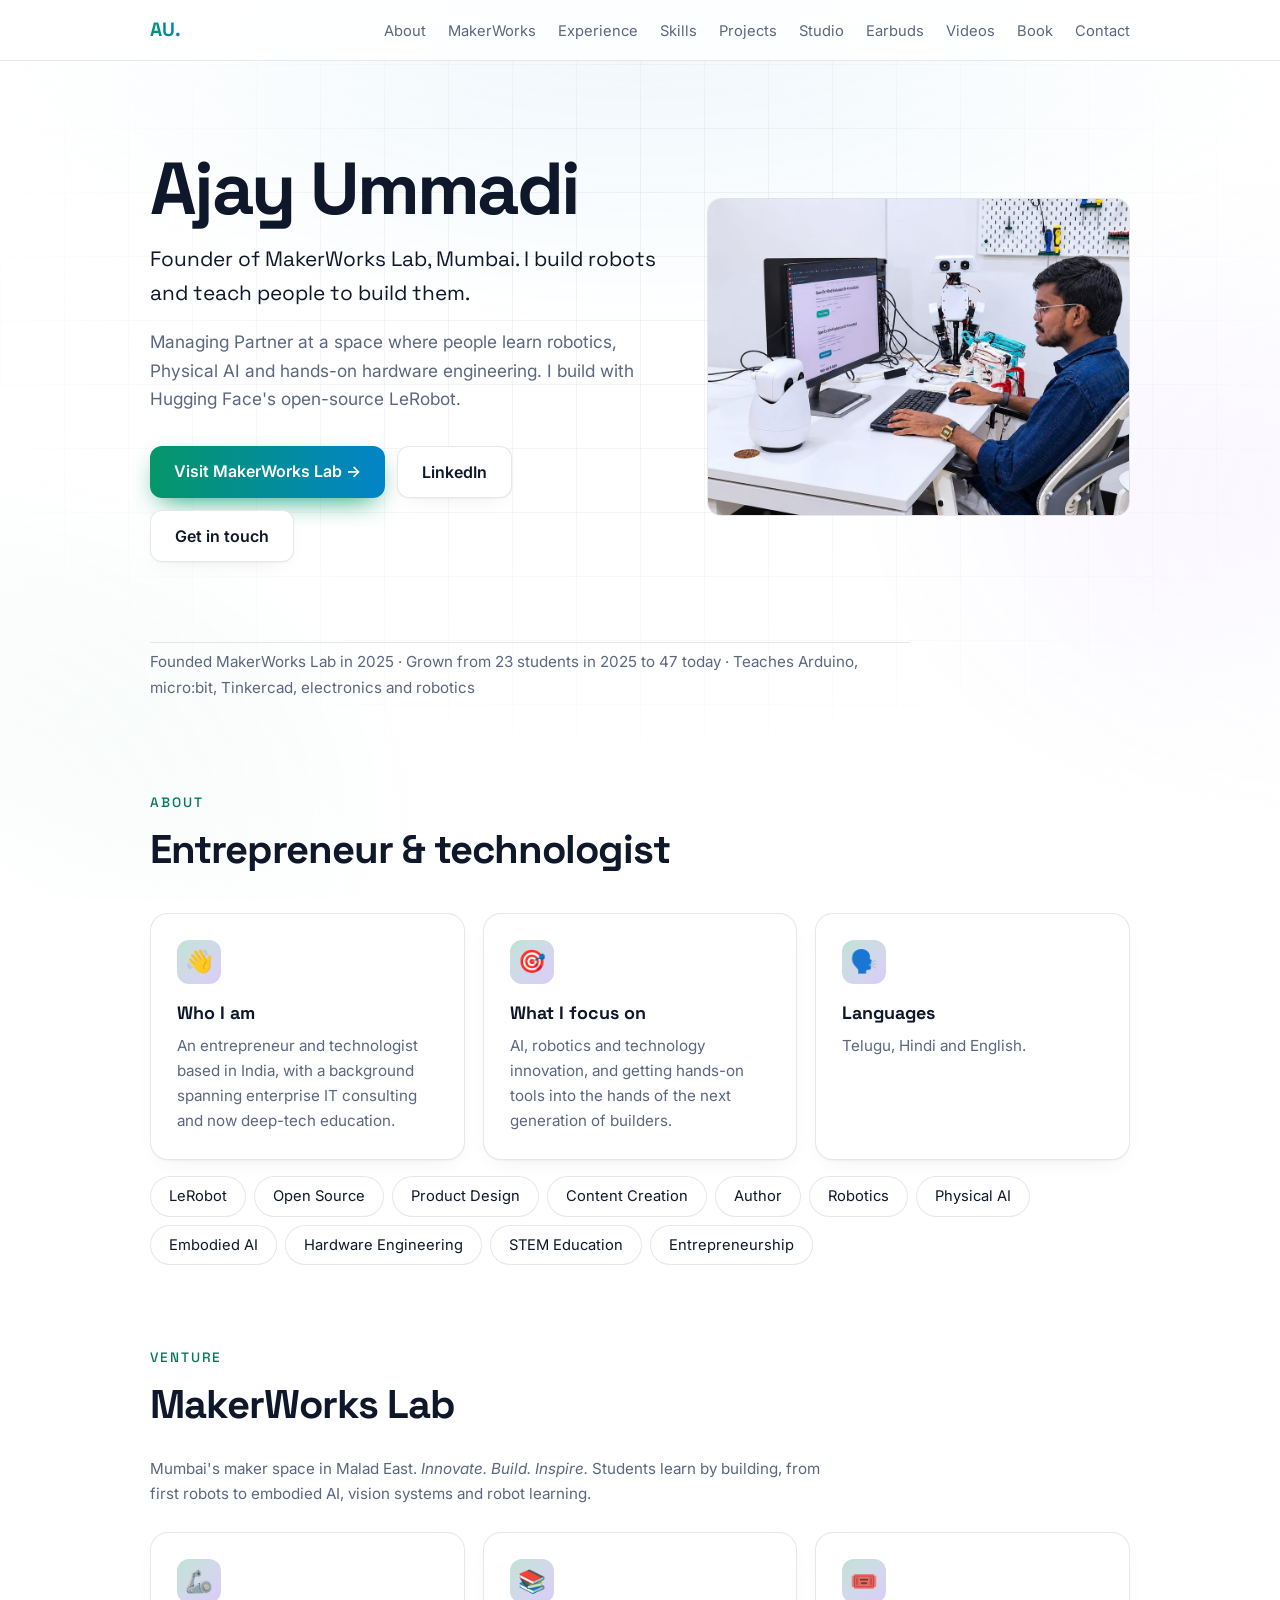
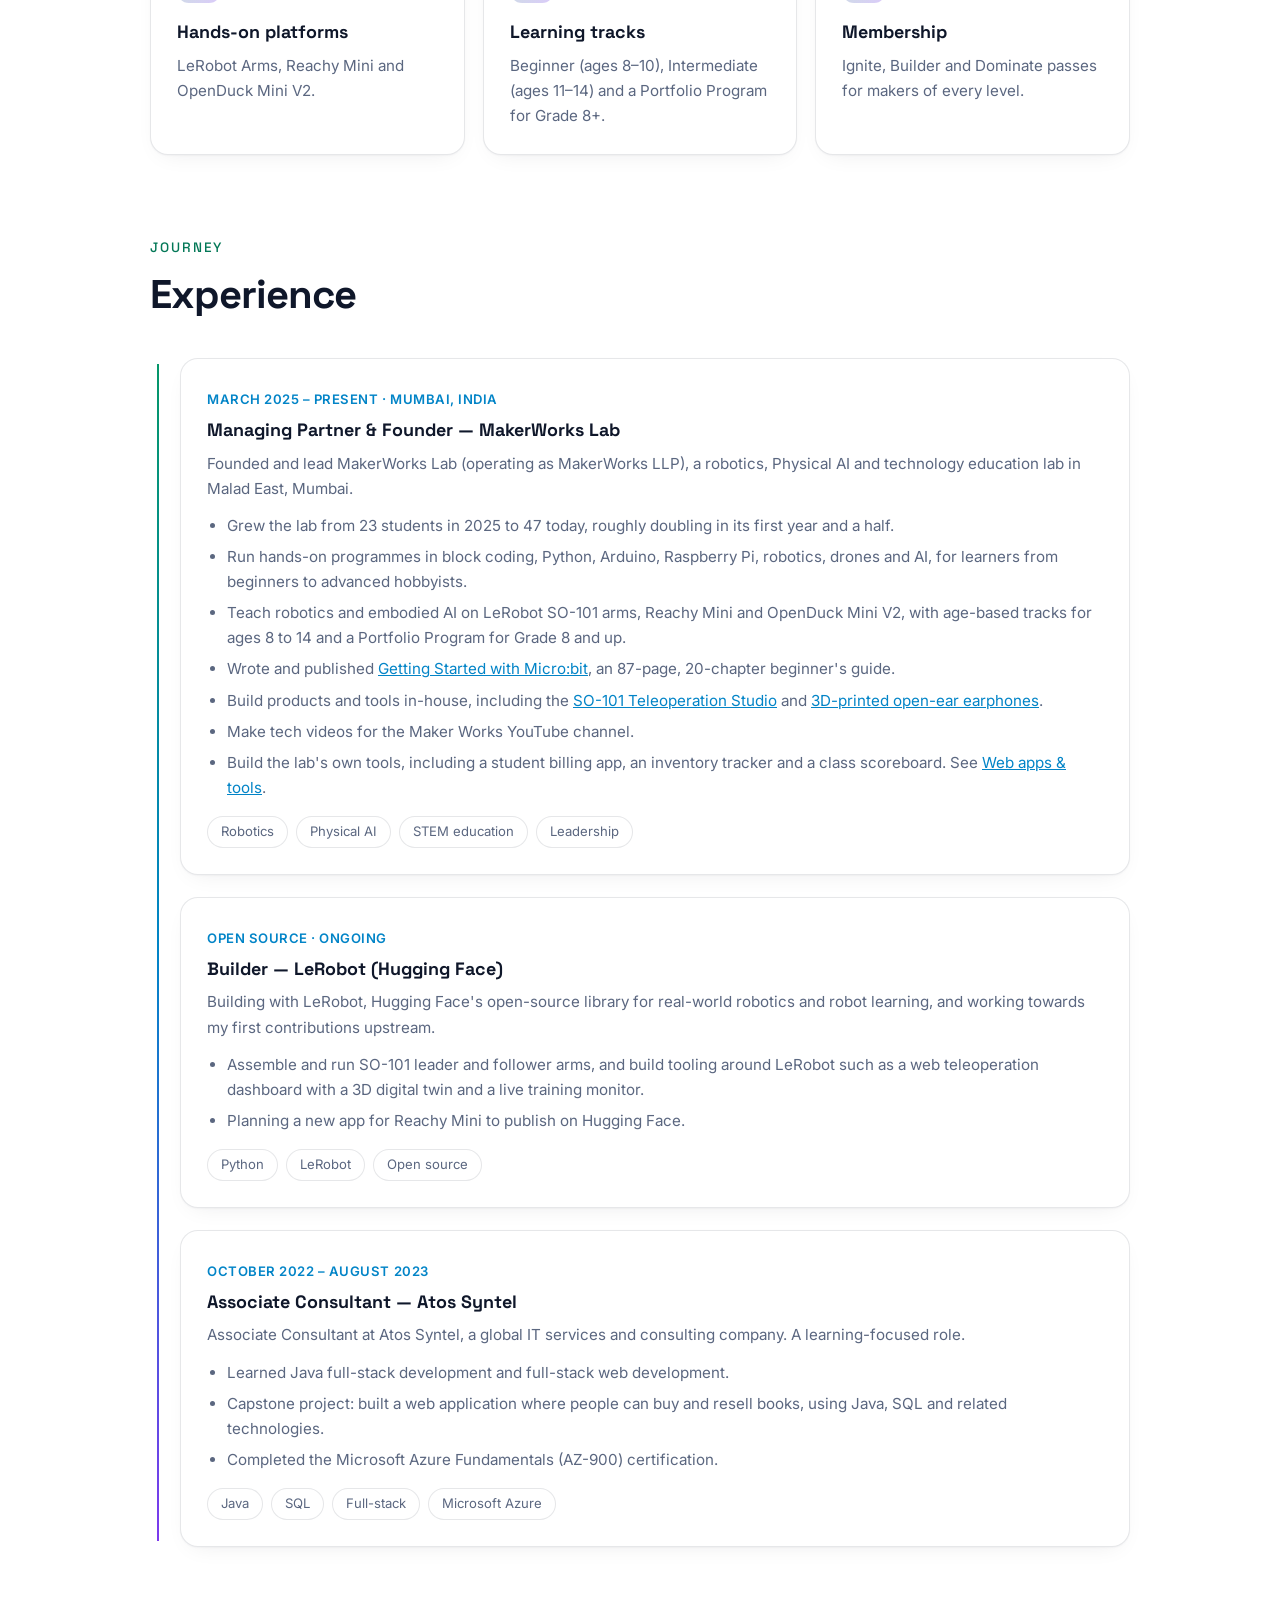
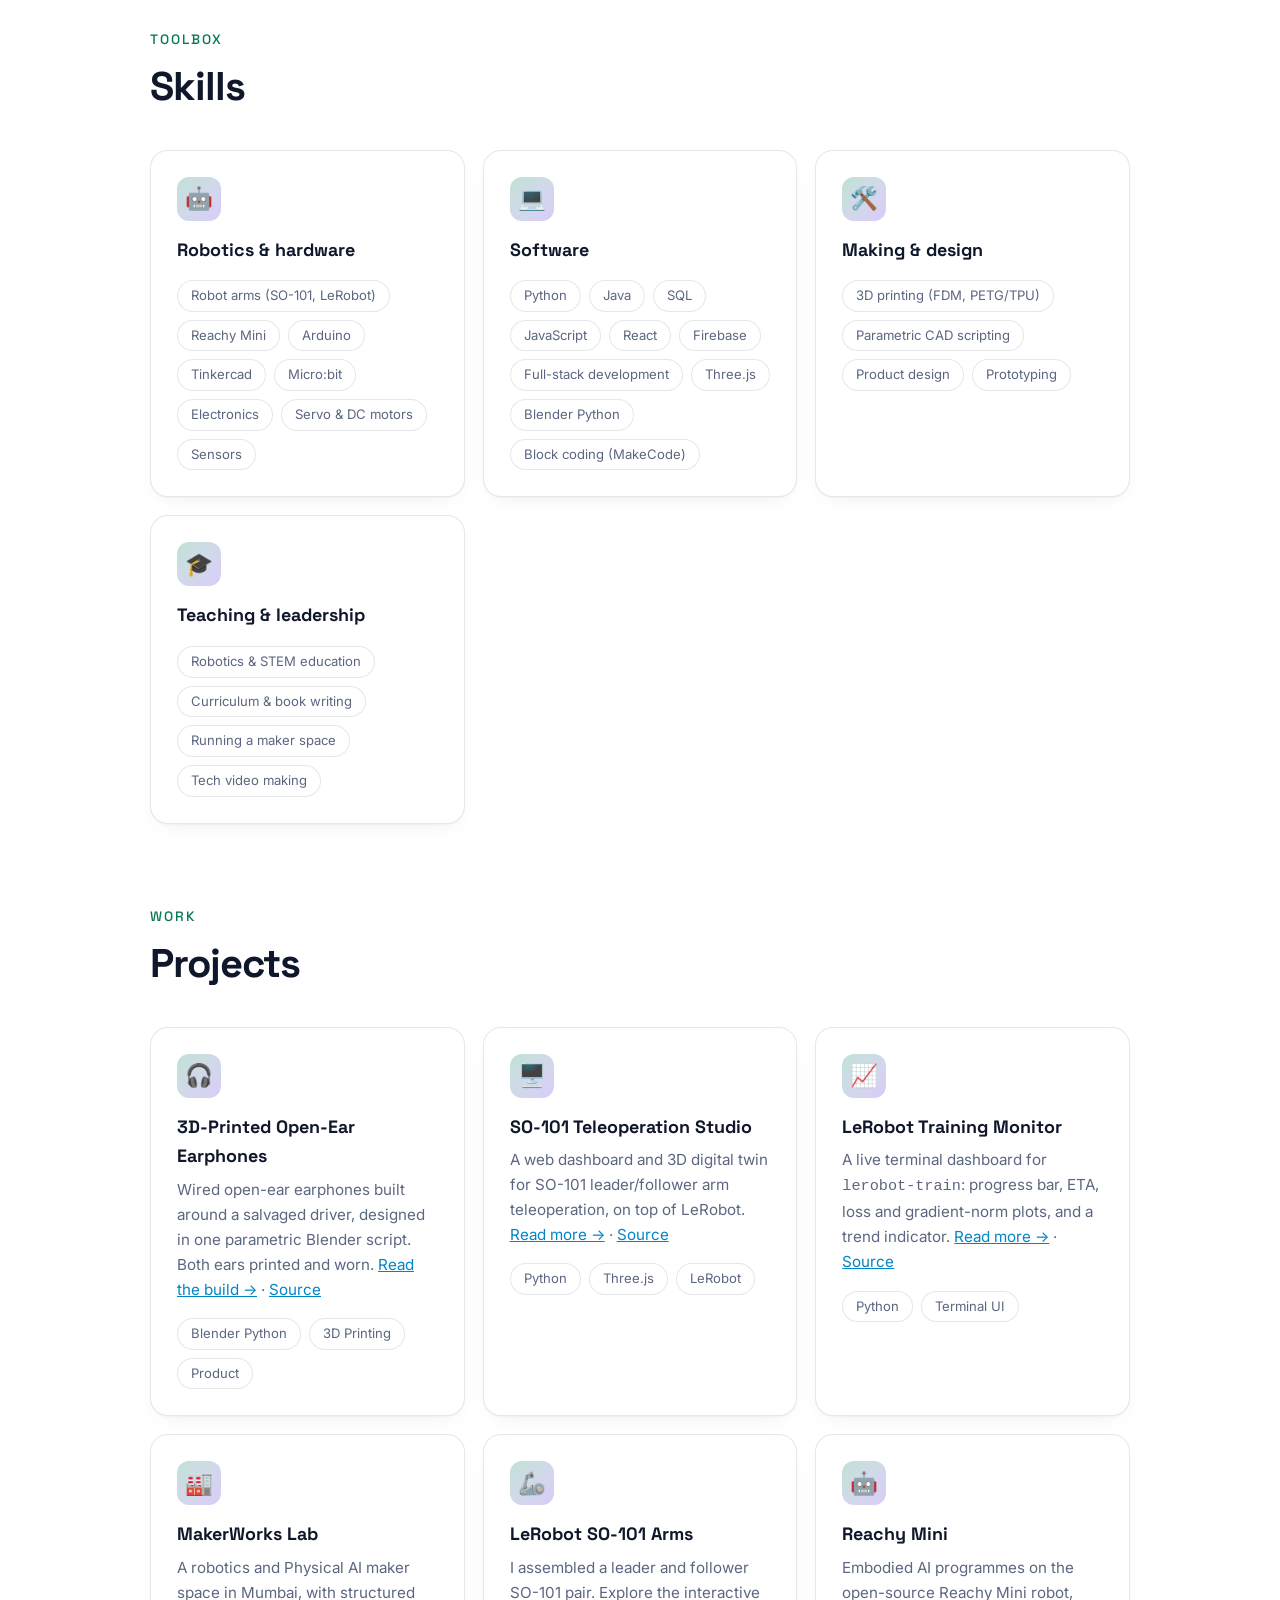
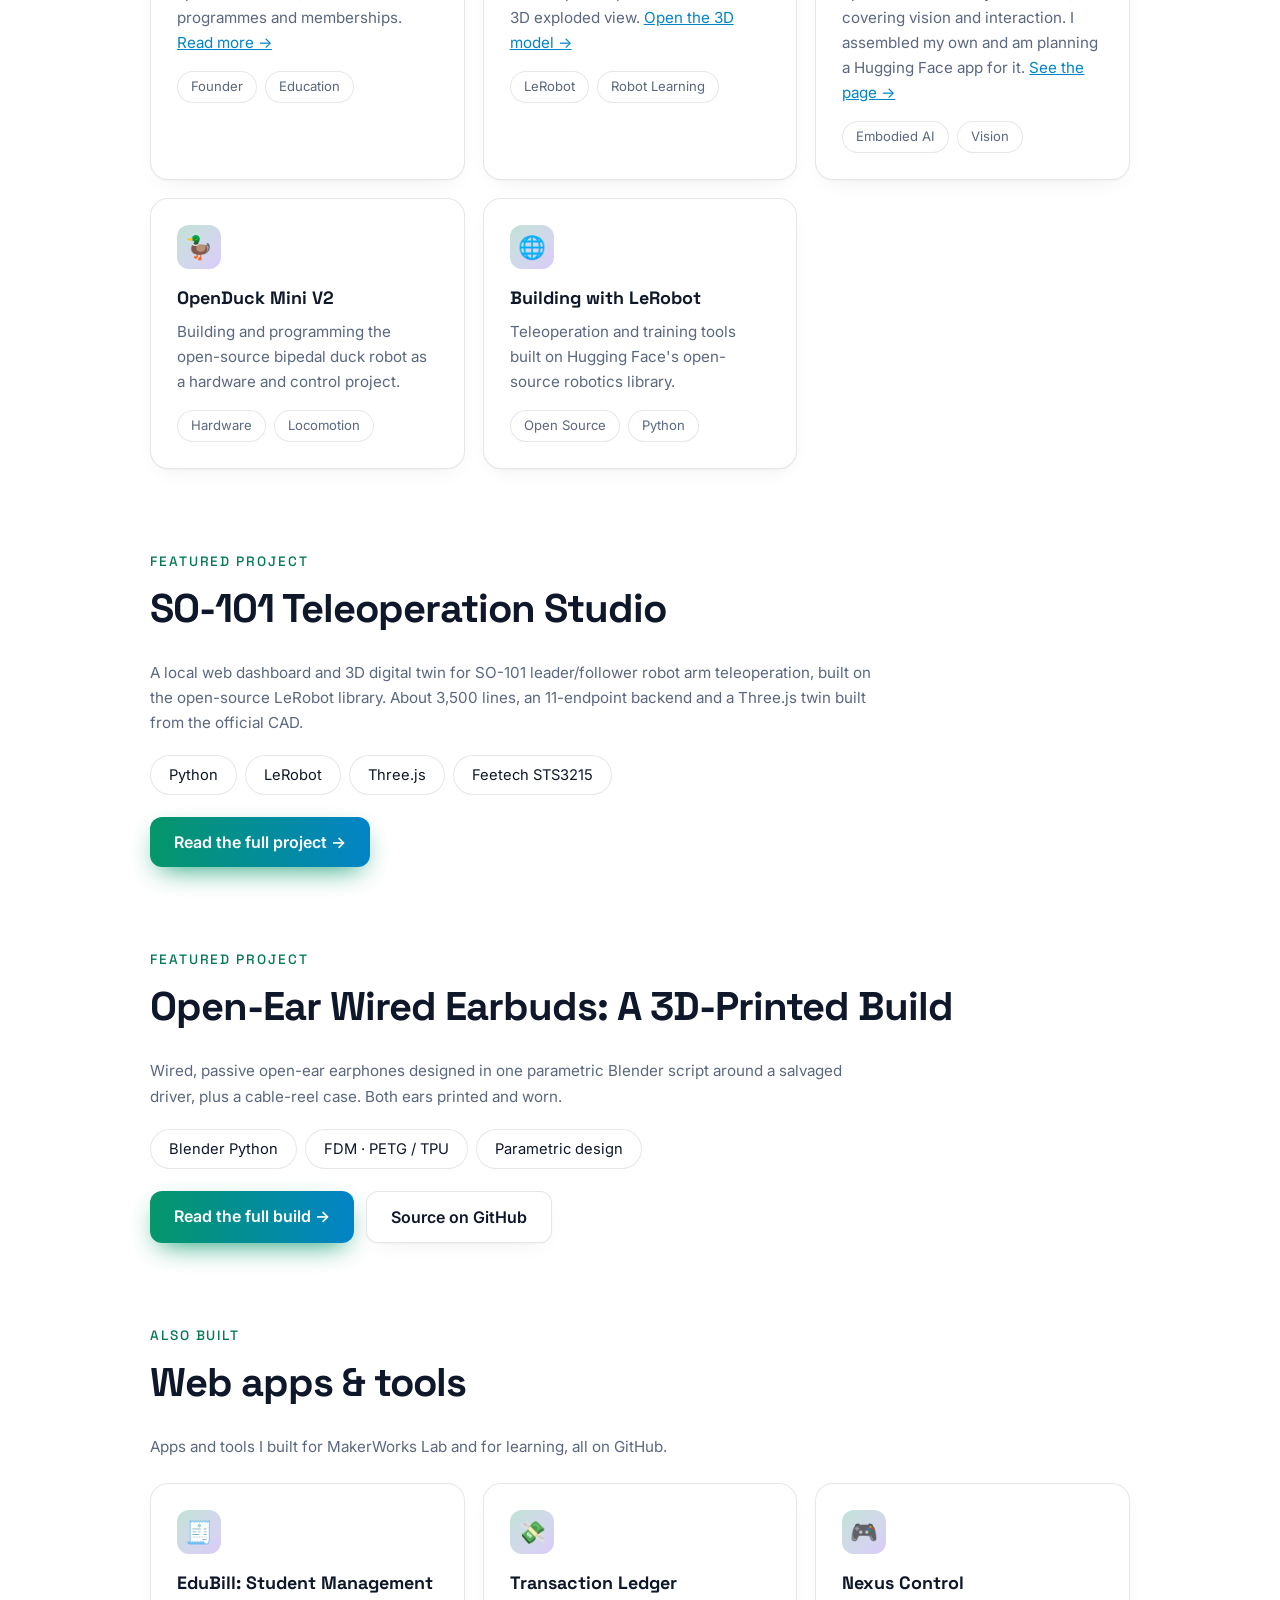
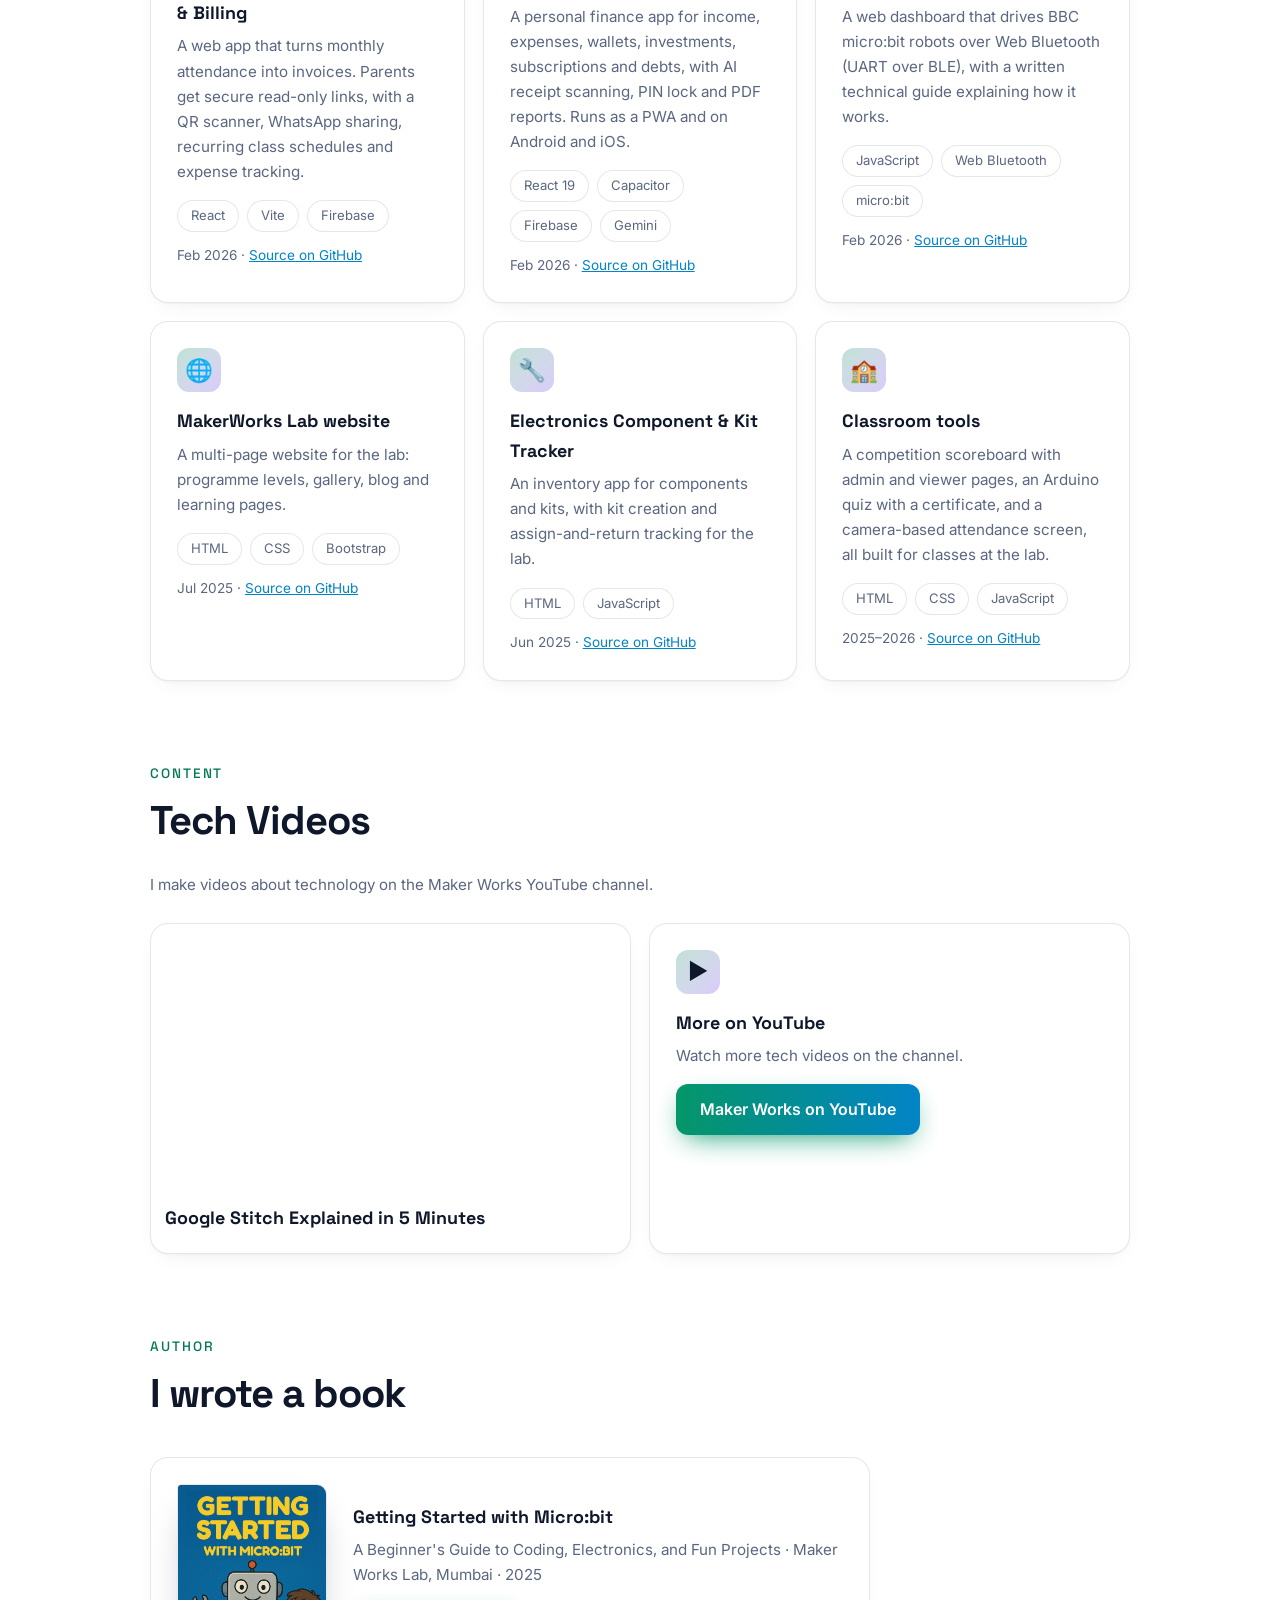
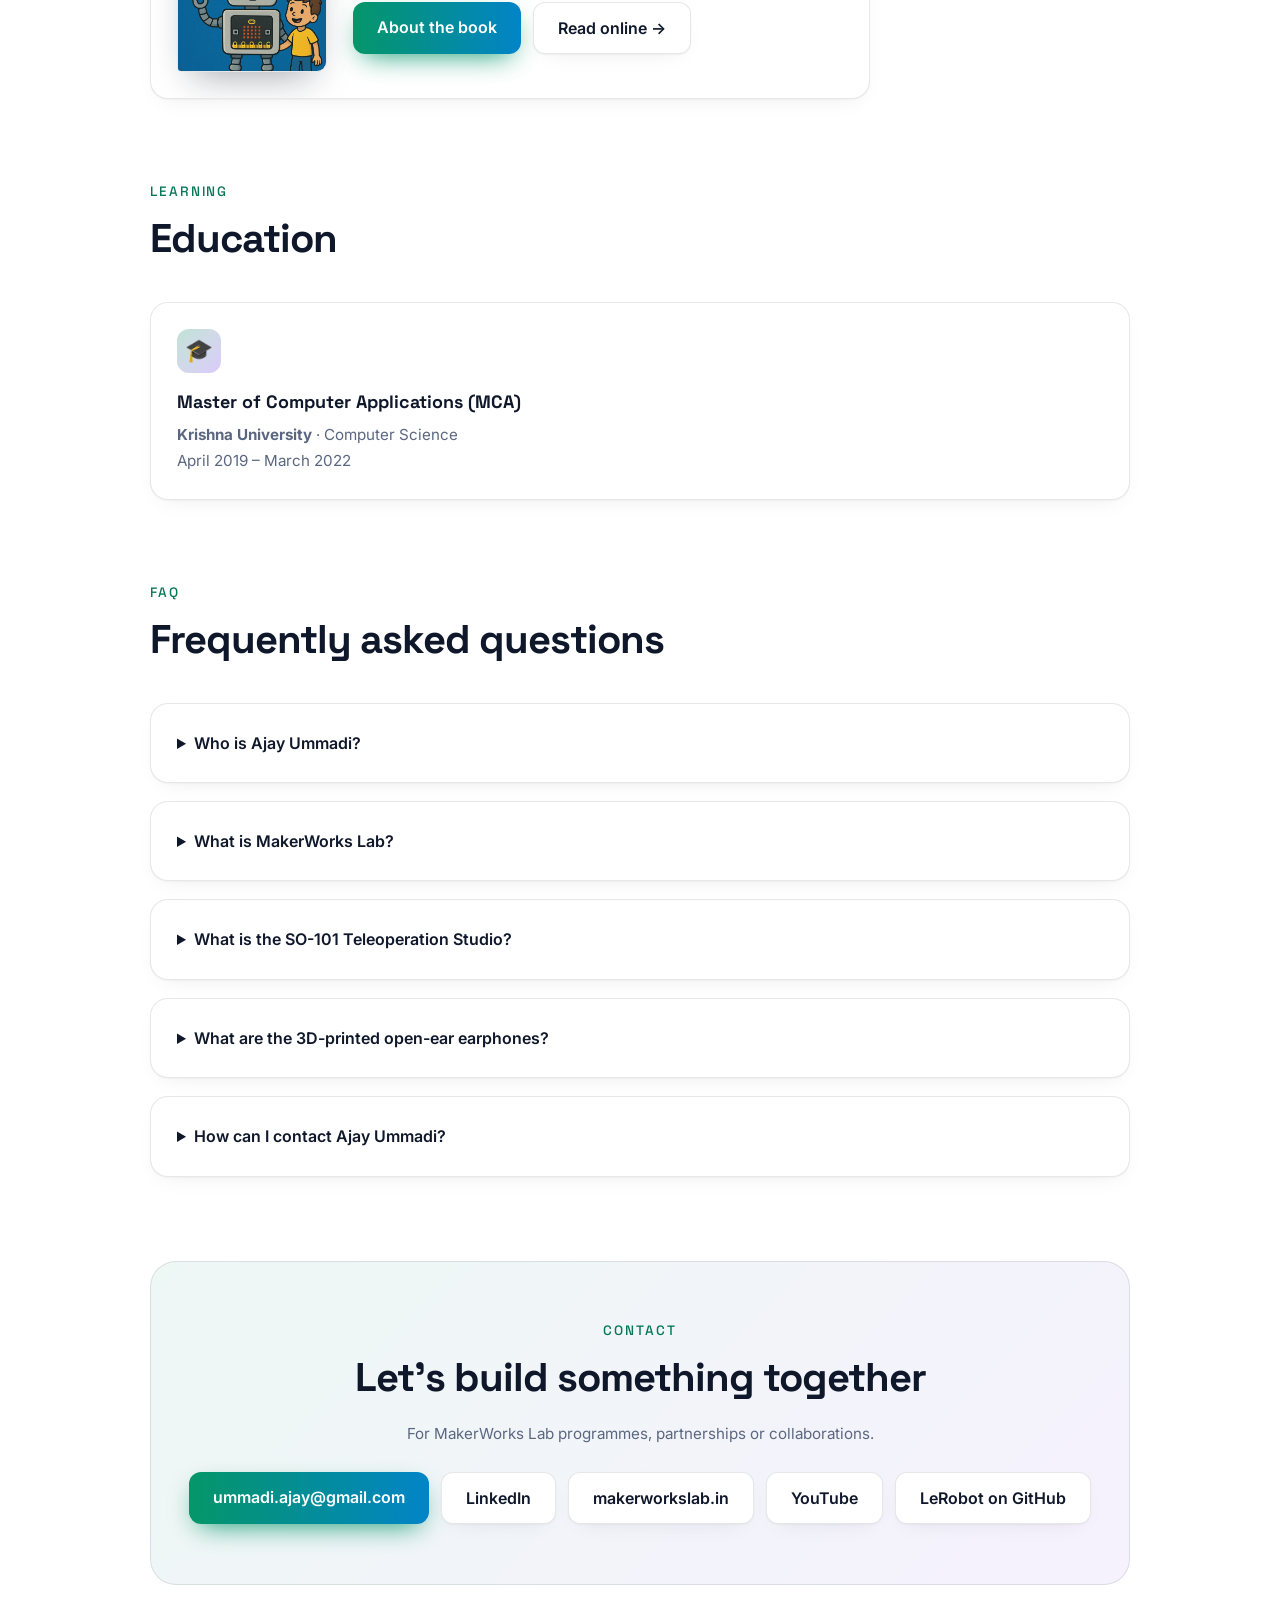
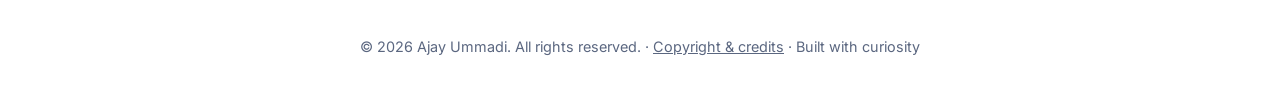
==== index.html @ 4c035889 "State student growth from 23 to 47 Co-Authored-By: Claude Sonnet 5.5 <noreply@anthropic.com>" ====
<!doctype html>
<html lang="en">
<head>
<meta charset="utf-8">
<meta name="viewport" content="width=device-width, initial-scale=1">
<title>Ajay Ummadi — Founder, MakerWorks Lab | Robotics &amp; Physical AI</title>
<meta name="description" content="Ajay Ummadi: founder of MakerWorks Lab (robotics and Physical AI, Mumbai), LeRobot builder, and maker of the SO-101 Teleoperation Studio and 3D-printed open-ear earphones.">
<meta name="robots" content="index,follow,max-image-preview:large,max-snippet:-1">
<meta name="author" content="Ajay Ummadi"><meta name="copyright" content="© 2026 Ajay Ummadi. All rights reserved.">
<meta name="keywords" content="Ajay Ummadi, MakerWorks Lab, robotics, Physical AI, LeRobot, SO-101, teleoperation, open-ear earphones, 3D printing, Mumbai">
<link rel="icon" href="favicon.svg" type="image/svg+xml"><link rel="icon" href="favicon-32.png" sizes="32x32" type="image/png"><link rel="shortcut icon" href="favicon.ico"><link rel="apple-touch-icon" href="apple-touch-icon.png">
<link rel="canonical" href="https://makerworkslab.in/ajayummadi/">
<meta name="geo.region" content="IN-MH"><meta name="geo.placename" content="Mumbai, India">
<meta property="og:type" content="profile"><meta property="og:site_name" content="Ajay Ummadi">
<meta property="og:title" content="Ajay Ummadi — Founder, MakerWorks Lab">
<meta property="og:description" content="Founder of MakerWorks Lab (robotics and Physical AI, Mumbai). Builds with LeRobot. Maker of the SO-101 Teleoperation Studio and 3D-printed open-ear earphones.">
<meta property="og:url" content="https://makerworkslab.in/ajayummadi/"><meta property="og:image" content="https://makerworkslab.in/ajayummadi/og-image.jpg">
<meta property="og:image:width" content="1200"><meta property="og:image:height" content="630"><meta property="og:image:alt" content="Ajay Ummadi at his desk in the MakerWorks Lab with Reachy Mini and SO-101 robot arms">
<meta name="twitter:card" content="summary_large_image"><meta name="twitter:title" content="Ajay Ummadi — Founder, MakerWorks Lab">
<meta name="twitter:description" content="Robotics, Physical AI and open-source builder in Mumbai, India."><meta name="twitter:image" content="https://makerworkslab.in/ajayummadi/og-image.jpg">
<meta name="theme-color" content="#ffffff">
<link rel="alternate" type="text/plain" href="https://makerworkslab.in/ajayummadi/llms.txt" title="LLM-readable summary">
<script type="application/ld+json">
{
 "@context": "https://schema.org",
 "@graph": [
  {
   "@type": "WebSite",
   "copyrightHolder": {"@id": "https://makerworkslab.in/ajayummadi/#person"},
   "copyrightYear": 2026,
   "@id": "https://makerworkslab.in/ajayummadi/#website",
   "url": "https://makerworkslab.in/ajayummadi/",
   "name": "Ajay Ummadi — Portfolio",
   "publisher": {
    "@id": "https://makerworkslab.in/ajayummadi/#person"
   },
   "inLanguage": "en"
  },
  {
   "@type": "ProfilePage",
   "@id": "https://makerworkslab.in/ajayummadi/#page",
   "url": "https://makerworkslab.in/ajayummadi/",
   "name": "Ajay Ummadi — Founder, MakerWorks Lab",
   "mainEntity": {
    "@id": "https://makerworkslab.in/ajayummadi/#person"
   },
   "isPartOf": {
    "@id": "https://makerworkslab.in/ajayummadi/#website"
   },
   "dateModified": "2026-11-06"
  },
  {
   "@type": "Person",
   "@id": "https://makerworkslab.in/ajayummadi/#person",
   "name": "Ajay Ummadi",
   "url": "https://makerworkslab.in/ajayummadi/",
   "image": "https://makerworkslab.in/ajayummadi/og-image.jpg",
   "jobTitle": "Founder and Managing Partner, MakerWorks Lab",
   "email": "ummadi.ajay@gmail.com",
   "description": "Entrepreneur and technologist in India building MakerWorks Lab, a robotics and Physical AI maker space in Mumbai. builds with the LeRobot library and makes open-ear earphones and a robot-arm teleoperation dashboard.",
   "worksFor": {
    "@id": "https://makerworkslab.in/ajayummadi/#org"
   },
   "hasCredential": {
    "@type": "EducationalOccupationalCredential",
    "credentialCategory": "degree",
    "name": "Master of Computer Applications (MCA), Computer Science",
    "recognizedBy": {"@type": "CollegeOrUniversity", "name": "Krishna University"}
   },
   "alumniOf": [
    {
     "@type": "CollegeOrUniversity",
     "name": "Krishna University"
    }
   ],
   "knowsLanguage": [
    "Telugu",
    "Hindi",
    "English"
   ],
   "knowsAbout": ["Robotics", "Physical AI", "Embodied AI", "LeRobot", "Robot learning", "Teleoperation", "3D printing", "Hardware engineering", "STEM education", "Arduino", "Tinkercad"],
   "sameAs": [
    "https://www.linkedin.com/in/ajayummadi/",
    "https://www.youtube.com/@MakerWorkslab",
    "https://github.com/ummadi-ajay",
    "https://makerworkslab.in/"
   ]
  },
  {
   "@type": "Organization",
   "@id": "https://makerworkslab.in/ajayummadi/#org",
   "name": "MakerWorks Lab",
   "url": "https://makerworkslab.in/",
   "founder": {
    "@id": "https://makerworkslab.in/ajayummadi/#person"
   },
   "description": "Robotics and Physical AI maker space in Malad East, Mumbai teaching robotics, embodied AI and hands-on hardware engineering.",
   "address": {
    "@type": "PostalAddress",
    "addressLocality": "Malad East, Mumbai",
    "addressCountry": "IN"
   },
   "email": "ummadi.ajay@gmail.com"
  },
  {
   "@type": "SoftwareApplication",
   "@id": "https://makerworkslab.in/ajayummadi/#studio",
   "name": "SO-101 Teleoperation Studio",
   "description": "A local web dashboard and 3D digital twin for SO-101 leader/follower robot arm teleoperation, built on the open-source LeRobot library. Includes a 60 Hz control loop, live telemetry, CSV recording, calibration manager and a Three.js digital twin.",
   "creator": {
    "@id": "https://makerworkslab.in/ajayummadi/#person"
   },
   "keywords": "SO-101, LeRobot, teleoperation, digital twin, Three.js, Python, robot arm",
   "url": "https://makerworkslab.in/ajayummadi/#studio",
   "applicationCategory": "DeveloperApplication",
   "operatingSystem": "Linux, macOS, Windows"
  },
  {
   "@type": "CreativeWork",
   "@id": "https://makerworkslab.in/ajayummadi/#earbuds",
   "name": "Open-Ear Wired Earbuds: A 3D-Printed Build",
   "description": "Parametric Blender Python design for 3D-printed wired open-ear earphones around a salvaged driver, with a pocket case and cable reel. Both ears printed and worn.",
   "creator": {
    "@id": "https://makerworkslab.in/ajayummadi/#person"
   },
   "keywords": "open-ear earphones, 3D printing, Blender Python, parametric design, PETG, TPU",
   "url": "https://makerworkslab.in/ajayummadi/#earbuds"
  },
  {
   "@type": "CreativeWork",
   "@id": "https://makerworkslab.in/ajayummadi/#training-monitor",
   "name": "LeRobot Training Monitor",
   "description": "A live terminal dashboard for lerobot-train showing progress, ETA, loss and gradient-norm plots and a trend indicator.",
   "creator": {
    "@id": "https://makerworkslab.in/ajayummadi/#person"
   },
   "keywords": "LeRobot, training, monitoring, Python, terminal UI",
   "url": "https://makerworkslab.in/ajayummadi/#training-monitor"
  },
  {
   "@type": "VideoObject",
   "name": "Google Stitch Explained in 5 Minutes",
   "description": "A 5-minute explainer on Google Stitch by Maker Works.",
   "thumbnailUrl": "https://i.ytimg.com/vi/01YPZyG9Aco/hqdefault.jpg",
   "embedUrl": "https://www.youtube.com/embed/01YPZyG9Aco",
   "contentUrl": "https://www.youtube.com/watch?v=01YPZyG9Aco",
   "author": {
    "@id": "https://makerworkslab.in/ajayummadi/#person"
   }
  },
  {
   "@type": "FAQPage",
   "mainEntity": [
    {
     "@type": "Question",
     "name": "Who is Ajay Ummadi?",
     "acceptedAnswer": {
      "@type": "Answer",
      "text": "Ajay Ummadi is an entrepreneur and technologist based in India. He is the Founder and Managing Partner of MakerWorks Lab, a robotics and Physical AI maker space in Malad East, Mumbai, and builds robot-arm tools on Hugging Face's open-source LeRobot library."
     }
    },
    {
     "@type": "Question",
     "name": "What is MakerWorks Lab?",
     "acceptedAnswer": {
      "@type": "Answer",
      "text": "MakerWorks Lab is a maker space in Malad East, Mumbai, teaching robotics, Physical AI and hands-on hardware engineering with platforms such as LeRobot Arms, Reachy Mini and OpenDuck Mini V2."
     }
    },
    {
     "@type": "Question",
     "name": "What is the SO-101 Teleoperation Studio?",
     "acceptedAnswer": {
      "@type": "Answer",
      "text": "A local web app by Ajay Ummadi that runs, monitors and visualizes teleoperation of two SO-101 robot arms: a hand-held leader arm controls a follower arm in real time. It builds on LeRobot and includes live telemetry, session recording, a calibration manager and a 3D digital twin. It is a separate add-on and not endorsed by LeRobot."
     }
    },
    {
     "@type": "Question",
     "name": "What are the 3D-printed open-ear earphones?",
     "acceptedAnswer": {
      "@type": "Answer",
      "text": "Wired, passive open-ear earphones designed by Ajay Ummadi in a single parametric Blender Python script around a salvaged earphone driver. The pod sits in front of the ear canal with an arm over the ear. Both ears are printed and worn; sound quality and the cable-reel case are not yet tested."
     }
    },
    {
     "@type": "Question",
     "name": "How can I contact Ajay Ummadi?",
     "acceptedAnswer": {
      "@type": "Answer",
      "text": "Email ummadi.ajay@gmail.com, or connect on LinkedIn at linkedin.com/in/ajayummadi."
     }
    }
   ]
  }
 ]
}
</script>
<link rel="preconnect" href="https://fonts.googleapis.com">
<link href="https://fonts.googleapis.com/css2?family=Space+Grotesk:wght@400;500;700&family=Inter:wght@400;500;600&display=swap" rel="stylesheet">
<link rel="stylesheet" href="style.css">
</head>
<body>
<div class="bg"><i></i><i></i><i></i></div>

<nav aria-label="Main"><div class="wrap"><span class="logo">AU.</span>
<ul><li><a href="#about">About</a></li><li><a href="#makerworks">MakerWorks</a></li><li><a href="#experience">Experience</a></li><li><a href="#skills">Skills</a></li><li><a href="#projects">Projects</a></li><li><a href="#studio">Studio</a></li><li><a href="#earbuds">Earbuds</a></li><li><a href="#videos">Videos</a></li><li><a href="#book">Book</a></li><li><a href="#contact">Contact</a></li></ul></div></nav>

<header class="hero" id="top"><div class="wrap">
<div>
<h1>Ajay Ummadi</h1>
<p class="role">Founder of MakerWorks Lab, Mumbai. I build robots and teach people to build them.</p>
<p class="lead">Managing Partner at a space where people learn robotics, Physical AI and hands-on hardware engineering. I build with Hugging Face's open-source LeRobot.</p>
<div class="btns">
<a class="btn primary" href="https://makerworkslab.in/" target="_blank" rel="noopener">Visit MakerWorks Lab →</a>
<a class="btn" href="https://www.linkedin.com/in/ajayummadi/" target="_blank" rel="noopener">LinkedIn</a>
<a class="btn" href="#contact">Get in touch</a>
</div>
</div>
<figure class="heroimg"><img src="lab-desk.jpg" width="1000" height="750" fetchpriority="high" alt="Ajay Ummadi working at his desk in the MakerWorks Lab, with a Reachy Mini robot, a humanoid robot and SO-101 robot arms beside the monitor"></figure>
</div></header>

<div class="wrap"><p class="facts rv">Founded MakerWorks Lab in 2025 · Grown from 23 students in 2025 to 47 today · Teaches Arduino, micro:bit, Tinkercad, electronics and robotics</p></div>

<section id="about"><div class="wrap">
<p class="eyebrow rv">About</p><h2 class="rv">Entrepreneur &amp; technologist</h2>
<div class="grid">
<div class="card rv"><div class="ico">👋</div><h3>Who I am</h3><p>An entrepreneur and technologist based in India, with a background spanning enterprise IT consulting and now deep-tech education.</p></div>
<div class="card rv"><div class="ico">🎯</div><h3>What I focus on</h3><p>AI, robotics and technology innovation, and getting hands-on tools into the hands of the next generation of builders.</p></div>
<div class="card rv"><div class="ico">🗣️</div><h3>Languages</h3><p>Telugu, Hindi and English.</p></div>
</div>
<div class="chips big rv"><span class="chip">LeRobot</span><span class="chip">Open Source</span><span class="chip">Product Design</span><span class="chip">Content Creation</span><span class="chip">Author</span><span class="chip">Robotics</span><span class="chip">Physical AI</span><span class="chip">Embodied AI</span><span class="chip">Hardware Engineering</span><span class="chip">STEM Education</span><span class="chip">Entrepreneurship</span></div>
</div></section>

<section id="makerworks"><div class="wrap">
<p class="eyebrow rv">Venture</p><h2 class="rv">MakerWorks Lab</h2>
<p class="muted rv" style="max-width:680px;margin:-12px 0 26px">Mumbai's maker space in Malad East. <em>Innovate. Build. Inspire.</em> Students learn by building, from first robots to embodied AI, vision systems and robot learning.</p>
<div class="grid">
<div class="card rv"><div class="ico">🦾</div><h3>Hands-on platforms</h3><p>LeRobot Arms, Reachy Mini and OpenDuck Mini V2.</p></div>
<div class="card rv"><div class="ico">📚</div><h3>Learning tracks</h3><p>Beginner (ages 8–10), Intermediate (ages 11–14) and a Portfolio Program for Grade 8+.</p></div>
<div class="card rv"><div class="ico">🎟️</div><h3>Membership</h3><p>Ignite, Builder and Dominate passes for makers of every level.</p></div>
</div>
</div></section>

<section id="experience"><div class="wrap">
<p class="eyebrow rv">Journey</p><h2 class="rv">Experience</h2>
<div class="timeline">
<div class="item card rv"><small>MARCH 2025 – PRESENT · MUMBAI, INDIA</small><h3>Managing Partner &amp; Founder — MakerWorks Lab</h3>
<p class="muted">Founded and lead MakerWorks Lab (operating as MakerWorks LLP), a robotics, Physical AI and technology education lab in Malad East, Mumbai.</p>
<ul class="xp">
<li>Grew the lab from 23 students in 2025 to 47 today, roughly doubling in its first year and a half.</li>
<li>Run hands-on programmes in block coding, Python, Arduino, Raspberry Pi, robotics, drones and AI, for learners from beginners to advanced hobbyists.</li>
<li>Teach robotics and embodied AI on LeRobot SO-101 arms, Reachy Mini and OpenDuck Mini V2, with age-based tracks for ages 8 to 14 and a Portfolio Program for Grade 8 and up.</li>
<li>Wrote and published <a href="projects/microbit-beginners-guide/">Getting Started with Micro:bit</a>, an 87-page, 20-chapter beginner's guide.</li>
<li>Build products and tools in-house, including the <a href="projects/so-101-teleoperation-studio/">SO-101 Teleoperation Studio</a> and <a href="projects/open-ear-earbuds/">3D-printed open-ear earphones</a>.</li>
<li>Make tech videos for the Maker Works YouTube channel.</li>
<li>Build the lab's own tools, including a student billing app, an inventory tracker and a class scoreboard. See <a href="#apps">Web apps &amp; tools</a>.</li>
</ul>
<div class="chips"><span class="chip">Robotics</span><span class="chip">Physical AI</span><span class="chip">STEM education</span><span class="chip">Leadership</span></div></div>
<div class="item card rv"><small>OPEN SOURCE · ONGOING</small><h3>Builder — LeRobot (Hugging Face)</h3>
<p class="muted">Building with LeRobot, Hugging Face's open-source library for real-world robotics and robot learning, and working towards my first contributions upstream.</p>
<ul class="xp"><li>Assemble and run SO-101 leader and follower arms, and build tooling around LeRobot such as a web teleoperation dashboard with a 3D digital twin and a live training monitor.</li>
<li>Planning a new app for Reachy Mini to publish on Hugging Face.</li></ul>
<div class="chips"><span class="chip">Python</span><span class="chip">LeRobot</span><span class="chip">Open source</span></div></div>
<div class="item card rv"><small>OCTOBER 2022 – AUGUST 2023</small><h3>Associate Consultant — Atos Syntel</h3>
<p class="muted">Associate Consultant at Atos Syntel, a global IT services and consulting company. A learning-focused role.</p>
<ul class="xp"><li>Learned Java full-stack development and full-stack web development.</li>
<li>Capstone project: built a web application where people can buy and resell books, using Java, SQL and related technologies.</li>
<li>Completed the Microsoft Azure Fundamentals (AZ-900) certification.</li></ul>
<div class="chips"><span class="chip">Java</span><span class="chip">SQL</span><span class="chip">Full-stack</span><span class="chip">Microsoft Azure</span></div></div>
</div></section>

<section id="skills"><div class="wrap">
<p class="eyebrow rv">Toolbox</p><h2 class="rv">Skills</h2>
<div class="grid"><div class="card rv"><div class="ico">🤖</div><h3>Robotics & hardware</h3><div class="chips"><span class="chip">Robot arms (SO-101, LeRobot)</span><span class="chip">Reachy Mini</span><span class="chip">Arduino</span><span class="chip">Tinkercad</span><span class="chip">Micro:bit</span><span class="chip">Electronics</span><span class="chip">Servo & DC motors</span><span class="chip">Sensors</span></div></div><div class="card rv"><div class="ico">💻</div><h3>Software</h3><div class="chips"><span class="chip">Python</span><span class="chip">Java</span><span class="chip">SQL</span><span class="chip">JavaScript</span><span class="chip">React</span><span class="chip">Firebase</span><span class="chip">Full-stack development</span><span class="chip">Three.js</span><span class="chip">Blender Python</span><span class="chip">Block coding (MakeCode)</span></div></div><div class="card rv"><div class="ico">🛠️</div><h3>Making & design</h3><div class="chips"><span class="chip">3D printing (FDM, PETG/TPU)</span><span class="chip">Parametric CAD scripting</span><span class="chip">Product design</span><span class="chip">Prototyping</span></div></div><div class="card rv"><div class="ico">🎓</div><h3>Teaching & leadership</h3><div class="chips"><span class="chip">Robotics & STEM education</span><span class="chip">Curriculum & book writing</span><span class="chip">Running a maker space</span><span class="chip">Tech video making</span></div></div></div>
</div></section>

<section id="projects"><div class="wrap">
<p class="eyebrow rv">Work</p><h2 class="rv">Projects</h2>
<div class="grid">
<div class="card rv"><div class="ico">🎧</div><h3>3D-Printed Open-Ear Earphones</h3><p>Wired open-ear earphones built around a salvaged driver, designed in one parametric Blender script. Both ears printed and worn. <a href="projects/open-ear-earbuds/" style="color:var(--b)">Read the build →</a> · <a href="https://github.com/ummadi-ajay/open-ear-earbuds" target="_blank" rel="noopener" style="color:var(--b)">Source</a></p><div class="chips"><span class="chip">Blender Python</span><span class="chip">3D Printing</span><span class="chip">Product</span></div></div>
<div class="card rv"><div class="ico">🖥️</div><h3>SO-101 Teleoperation Studio</h3><p>A web dashboard and 3D digital twin for SO-101 leader/follower arm teleoperation, on top of LeRobot. <a href="projects/so-101-teleoperation-studio/" style="color:var(--b)">Read more →</a> · <a href="https://github.com/ummadi-ajay/lerobot/tree/dashboard-and-monitor/dashboard" target="_blank" rel="noopener" style="color:var(--b)">Source</a></p><div class="chips"><span class="chip">Python</span><span class="chip">Three.js</span><span class="chip">LeRobot</span></div></div>
<div class="card rv"><div class="ico">📈</div><h3>LeRobot Training Monitor</h3><p>A live terminal dashboard for <code>lerobot-train</code>: progress bar, ETA, loss and gradient-norm plots, and a trend indicator. <a href="projects/lerobot-training-monitor/" style="color:var(--b)">Read more →</a> · <a href="https://github.com/ummadi-ajay/lerobot/blob/dashboard-and-monitor/train_monitor.py" target="_blank" rel="noopener" style="color:var(--b)">Source</a></p><div class="chips"><span class="chip">Python</span><span class="chip">Terminal UI</span></div></div>
<div class="card rv"><div class="ico">🏭</div><h3>MakerWorks Lab</h3><p>A robotics and Physical AI maker space in Mumbai, with structured programmes and memberships. <a href="projects/makerworks-lab/" style="color:var(--b)">Read more →</a></p><div class="chips"><span class="chip">Founder</span><span class="chip">Education</span></div></div>
<div class="card rv"><div class="ico">🦾</div><h3>LeRobot SO-101 Arms</h3><p>I assembled a leader and follower SO-101 pair. Explore the interactive 3D exploded view. <a href="projects/lerobot-so-101/" style="color:var(--b)">Open the 3D model →</a></p><div class="chips"><span class="chip">LeRobot</span><span class="chip">Robot Learning</span></div></div>
<div class="card rv"><div class="ico">🤖</div><h3>Reachy Mini</h3><p>Embodied AI programmes on the open-source Reachy Mini robot, covering vision and interaction. I assembled my own and am planning a Hugging Face app for it. <a href="projects/reachy-mini/" style="color:var(--b)">See the page →</a></p><div class="chips"><span class="chip">Embodied AI</span><span class="chip">Vision</span></div></div>
<div class="card rv"><div class="ico">🦆</div><h3>OpenDuck Mini V2</h3><p>Building and programming the open-source bipedal duck robot as a hardware and control project.</p><div class="chips"><span class="chip">Hardware</span><span class="chip">Locomotion</span></div></div>
<div class="card rv"><div class="ico">🌐</div><h3>Building with LeRobot</h3><p>Teleoperation and training tools built on Hugging Face's open-source robotics library.</p><div class="chips"><span class="chip">Open Source</span><span class="chip">Python</span></div></div>
</div>
</div></section>

<section id="studio"><div class="wrap">
<p class="eyebrow rv">Featured project</p><h2 class="rv">SO-101 Teleoperation Studio</h2>
<p class="muted rv" style="max-width:740px;margin:-12px 0 20px">A local web dashboard and 3D digital twin for SO-101 leader/follower robot arm teleoperation, built on the open-source LeRobot library. About 3,500 lines, an 11-endpoint backend and a Three.js twin built from the official CAD.</p>
<div class="chips big rv" style="margin:0 0 22px"><span class="chip">Python</span><span class="chip">LeRobot</span><span class="chip">Three.js</span><span class="chip">Feetech STS3215</span></div>
<div class="btns rv"><a class="btn primary" href="projects/so-101-teleoperation-studio/">Read the full project →</a></div>
</div></section>

<section id="earbuds"><div class="wrap">
<p class="eyebrow rv">Featured project</p><h2 class="rv">Open-Ear Wired Earbuds: A 3D-Printed Build</h2>
<p class="muted rv" style="max-width:740px;margin:-12px 0 20px">Wired, passive open-ear earphones designed in one parametric Blender script around a salvaged driver, plus a cable-reel case. Both ears printed and worn.</p>
<div class="chips big rv" style="margin:0 0 22px"><span class="chip">Blender Python</span><span class="chip">FDM · PETG / TPU</span><span class="chip">Parametric design</span></div>
<div class="btns rv"><a class="btn primary" href="projects/open-ear-earbuds/">Read the full build →</a><a class="btn" href="https://github.com/ummadi-ajay/open-ear-earbuds" target="_blank" rel="noopener">Source on GitHub</a></div>
</div></section>

<section id="apps"><div class="wrap">
<p class="eyebrow rv">Also built</p><h2 class="rv">Web apps &amp; tools</h2>
<p class="muted rv" style="max-width:680px;margin:-12px 0 24px">Apps and tools I built for MakerWorks Lab and for learning, all on GitHub.</p>
<div class="grid"><div class="card rv"><div class="ico">🧾</div><h3>EduBill: Student Management &amp; Billing</h3><p>A web app that turns monthly attendance into invoices. Parents get secure read-only links, with a QR scanner, WhatsApp sharing, recurring class schedules and expense tracking.</p><div class="chips"><span class="chip">React</span><span class="chip">Vite</span><span class="chip">Firebase</span></div><p class="muted" style="margin-top:12px;font-size:.85rem">Feb 2026 · <a href="https://github.com/ummadi-ajay/RecordPoint" target="_blank" rel="noopener" style="color:var(--b)">Source on GitHub</a></p></div><div class="card rv"><div class="ico">💸</div><h3>Transaction Ledger</h3><p>A personal finance app for income, expenses, wallets, investments, subscriptions and debts, with AI receipt scanning, PIN lock and PDF reports. Runs as a PWA and on Android and iOS.</p><div class="chips"><span class="chip">React 19</span><span class="chip">Capacitor</span><span class="chip">Firebase</span><span class="chip">Gemini</span></div><p class="muted" style="margin-top:12px;font-size:.85rem">Feb 2026 · <a href="https://github.com/ummadi-ajay/ledger" target="_blank" rel="noopener" style="color:var(--b)">Source on GitHub</a></p></div><div class="card rv"><div class="ico">🎮</div><h3>Nexus Control</h3><p>A web dashboard that drives BBC micro:bit robots over Web Bluetooth (UART over BLE), with a written technical guide explaining how it works.</p><div class="chips"><span class="chip">JavaScript</span><span class="chip">Web Bluetooth</span><span class="chip">micro:bit</span></div><p class="muted" style="margin-top:12px;font-size:.85rem">Feb 2026 · <a href="https://github.com/ummadi-ajay/Micro-Bit-control-App" target="_blank" rel="noopener" style="color:var(--b)">Source on GitHub</a></p></div><div class="card rv"><div class="ico">🌐</div><h3>MakerWorks Lab website</h3><p>A multi-page website for the lab: programme levels, gallery, blog and learning pages.</p><div class="chips"><span class="chip">HTML</span><span class="chip">CSS</span><span class="chip">Bootstrap</span></div><p class="muted" style="margin-top:12px;font-size:.85rem">Jul 2025 · <a href="https://github.com/ummadi-ajay/maker-works.com" target="_blank" rel="noopener" style="color:var(--b)">Source on GitHub</a></p></div><div class="card rv"><div class="ico">🔧</div><h3>Electronics Component &amp; Kit Tracker</h3><p>An inventory app for components and kits, with kit creation and assign-and-return tracking for the lab.</p><div class="chips"><span class="chip">HTML</span><span class="chip">JavaScript</span></div><p class="muted" style="margin-top:12px;font-size:.85rem">Jun 2025 · <a href="https://github.com/ummadi-ajay/components-tracker" target="_blank" rel="noopener" style="color:var(--b)">Source on GitHub</a></p></div><div class="card rv"><div class="ico">🏫</div><h3>Classroom tools</h3><p>A competition scoreboard with admin and viewer pages, an Arduino quiz with a certificate, and a camera-based attendance screen, all built for classes at the lab.</p><div class="chips"><span class="chip">HTML</span><span class="chip">CSS</span><span class="chip">JavaScript</span></div><p class="muted" style="margin-top:12px;font-size:.85rem">2025–2026 · <a href="https://github.com/ummadi-ajay/competition" target="_blank" rel="noopener" style="color:var(--b)">Source on GitHub</a></p></div></div>
</div></section>

<section id="videos"><div class="wrap">
<p class="eyebrow rv">Content</p><h2 class="rv">Tech Videos</h2>
<p class="muted rv" style="max-width:680px;margin:-12px 0 26px">I make videos about technology on the Maker Works YouTube channel.</p>
<div class="grid">
<div class="card rv" style="padding:14px"><div style="aspect-ratio:16/9;border-radius:12px;overflow:hidden;margin-bottom:12px"><iframe src="https://www.youtube-nocookie.com/embed/01YPZyG9Aco" title="Google Stitch Explained in 5 Minutes" loading="lazy" allowfullscreen style="width:100%;height:100%;border:0"></iframe></div><h3>Google Stitch Explained in 5 Minutes</h3></div>
<div class="card rv"><div class="ico">▶️</div><h3>More on YouTube</h3><p>Watch more tech videos on the channel.</p><div class="btns" style="margin-top:16px"><a class="btn primary" href="https://www.youtube.com/@MakerWorkslab" target="_blank" rel="noopener">Maker Works on YouTube</a></div></div>
</div>
</div></section>

<section id="book"><div class="wrap">
<p class="eyebrow rv">Author</p><h2 class="rv">I wrote a book</h2>
<div class="card rv bk-card"><a href="projects/microbit-beginners-guide/" class="bk-thumb"><img src="projects/microbit-beginners-guide/cover.jpg" width="1101" height="1383" alt="Illustrated cover of Getting Started with Micro:bit: a friendly robot waving beside a child" loading="lazy"></a>
<div><h3>Getting Started with Micro:bit</h3><p class="muted" style="margin:4px 0 14px">A Beginner's Guide to Coding, Electronics, and Fun Projects · Maker Works Lab, Mumbai · 2025</p>
<div class="btns"><a class="btn primary" href="projects/microbit-beginners-guide/">About the book</a><a class="btn" href="https://online.anyflip.com/aogwo/mjyr/index.html" target="_blank" rel="noopener">Read online →</a></div></div></div>
</div></section>

<section id="education"><div class="wrap">
<p class="eyebrow rv">Learning</p><h2 class="rv">Education</h2>
<div class="grid">
<div class="card rv"><div class="ico">🎓</div><h3>Master of Computer Applications (MCA)</h3><p><b>Krishna University</b> · Computer Science<br>April 2019 – March 2022</p></div>
</div>
</div></section>

<section id="faq"><div class="wrap">
<p class="eyebrow rv">FAQ</p><h2 class="rv">Frequently asked questions</h2>
<div class="grid" style="grid-template-columns:1fr">
<details class="card rv"><summary style="cursor:pointer;font-weight:600">Who is Ajay Ummadi?</summary><p style="margin-top:10px">Ajay Ummadi is an entrepreneur and technologist based in India. He is the Founder and Managing Partner of MakerWorks Lab, a robotics and Physical AI maker space in Malad East, Mumbai, and builds robot-arm tools on Hugging Face's open-source LeRobot library.</p></details>
<details class="card rv"><summary style="cursor:pointer;font-weight:600">What is MakerWorks Lab?</summary><p style="margin-top:10px">MakerWorks Lab is a maker space in Malad East, Mumbai, teaching robotics, Physical AI and hands-on hardware engineering with platforms such as LeRobot Arms, Reachy Mini and OpenDuck Mini V2.</p></details>
<details class="card rv"><summary style="cursor:pointer;font-weight:600">What is the SO-101 Teleoperation Studio?</summary><p style="margin-top:10px">A local web app by Ajay Ummadi that runs, monitors and visualizes teleoperation of two SO-101 robot arms: a hand-held leader arm controls a follower arm in real time. It builds on LeRobot and includes live telemetry, session recording, a calibration manager and a 3D digital twin. It is a separate add-on and not endorsed by LeRobot.</p></details>
<details class="card rv"><summary style="cursor:pointer;font-weight:600">What are the 3D-printed open-ear earphones?</summary><p style="margin-top:10px">Wired, passive open-ear earphones designed by Ajay Ummadi in a single parametric Blender Python script around a salvaged earphone driver. The pod sits in front of the ear canal with an arm over the ear. Both ears are printed and worn; sound quality and the cable-reel case are not yet tested.</p></details>
<details class="card rv"><summary style="cursor:pointer;font-weight:600">How can I contact Ajay Ummadi?</summary><p style="margin-top:10px">Email ummadi.ajay@gmail.com, or connect on LinkedIn at linkedin.com/in/ajayummadi.</p></details>
</div>
</div></section>

<section id="contact"><div class="wrap">
<div class="cta rv">
<p class="eyebrow">Contact</p>
<h2>Let's build something together</h2>
<p class="muted">For MakerWorks Lab programmes, partnerships or collaborations.</p>
<div class="btns">
<a class="btn primary" href="mailto:ummadi.ajay@gmail.com">ummadi.ajay@gmail.com</a>
<a class="btn" href="https://www.linkedin.com/in/ajayummadi/" target="_blank" rel="noopener">LinkedIn</a>
<a class="btn" href="https://makerworkslab.in/" target="_blank" rel="noopener">makerworkslab.in</a>
<a class="btn" href="https://www.youtube.com/@MakerWorkslab" target="_blank" rel="noopener">YouTube</a>
<a class="btn" href="https://github.com/huggingface/lerobot" target="_blank" rel="noopener">LeRobot on GitHub</a>
</div>
</div>
</div></section>

<footer><div class="wrap">© <span id="y"></span> Ajay Ummadi. All rights reserved. · <a href="copyright/">Copyright &amp; credits</a> · Built with curiosity</div></footer>

<script src="site.js"></script>
</body>
</html>
---- style.css ----
:root{color-scheme:light;--bg:#ffffff;--card:#ffffff;--line:rgba(15,23,42,.10);--text:#0f172a;--muted:#5b6780;--a:#059669;--b:#0284c7;--c:#7c3aed}

*{box-sizing:border-box;margin:0}
html{scroll-behavior:smooth}
body{font:16px/1.65 Inter,system-ui,sans-serif;background:var(--bg);color:var(--text);overflow-x:hidden}
h1,h2,h3,.logo{font-family:'Space Grotesk',Inter,sans-serif}
a{color:inherit}
.wrap{max-width:1020px;margin:0 auto;padding:0 20px;position:relative}
/* animated background */
.bg{position:fixed;inset:0;z-index:-1;overflow:hidden;background:
 radial-gradient(1100px 600px at 50% -10%,color-mix(in srgb,var(--b) 9%,transparent),transparent 70%),
 radial-gradient(700px 500px at 105% 55%,color-mix(in srgb,var(--c) 6%,transparent),transparent 70%),
 radial-gradient(700px 500px at -5% 90%,color-mix(in srgb,var(--a) 6%,transparent),transparent 70%)}
.bg i{display:none}
.bg::before{content:"";position:absolute;inset:0;background-image:linear-gradient(var(--line) 1px,transparent 1px),linear-gradient(90deg,var(--line) 1px,transparent 1px);background-size:64px 64px;opacity:.5;mask-image:radial-gradient(ellipse 80% 70% at 50% 35%,#000 20%,transparent 75%);-webkit-mask-image:radial-gradient(ellipse 80% 70% at 50% 35%,#000 20%,transparent 75%)}
.bg::after{content:"";position:absolute;inset:0;background:radial-gradient(ellipse at center,transparent 55%,var(--bg) 100%)}
.bg canvas{position:absolute;inset:0;width:100%;height:100%}
/* nav */
nav{position:sticky;top:0;z-index:10;background:color-mix(in srgb,var(--bg) 70%,transparent);backdrop-filter:blur(14px);border-bottom:1px solid var(--line)}
nav .wrap{display:flex;justify-content:space-between;align-items:center;height:60px}
.logo{font-weight:700;font-size:1.2rem;background:linear-gradient(90deg,var(--a),var(--b));-webkit-background-clip:text;background-clip:text;color:transparent}
nav ul{display:flex;gap:22px;list-style:none;padding:0}
.hero,#contact{scroll-margin-top:60px}
nav ul a{text-decoration:none;color:var(--muted);font-size:.92rem;transition:.2s}
nav ul a:hover{color:var(--text)}
/* hero */
.hero{padding:90px 0 80px}
.hero .wrap{display:grid;grid-template-columns:1.2fr .8fr;gap:40px;align-items:center}
.tag{display:inline-flex;gap:8px;align-items:center;border:1px solid var(--line);background:var(--card);border-radius:99px;padding:6px 16px;font-size:.85rem;margin-bottom:22px}
.tag::before{content:"";width:8px;height:8px;border-radius:50%;background:var(--a);box-shadow:0 0 0 0 var(--a);animation:pulse 2s infinite}
@keyframes pulse{70%{box-shadow:0 0 0 10px transparent}}
h1{font-size:clamp(2.6rem,7vw,4.6rem);line-height:1.04;letter-spacing:-.035em}
.grad{background:linear-gradient(90deg,var(--a),var(--b),var(--c));background-size:200%;-webkit-background-clip:text;background-clip:text;color:transparent;animation:shine 6s linear infinite}
@keyframes shine{to{background-position:200%}}
.role{font-family:'Space Grotesk';font-size:1.25rem;color:var(--muted);margin-top:14px;min-height:1.9em}
.role b{color:var(--text);font-weight:500}
.lead{color:var(--muted);font-size:1.08rem;max-width:560px;margin:18px 0 32px}
.btns{display:flex;gap:12px;flex-wrap:wrap}
.btn{padding:12px 24px;border-radius:12px;text-decoration:none;font-weight:600;border:1px solid var(--line);background:var(--card);transition:.25s}
.btn:hover{transform:translateY(-3px);border-color:var(--a)}
.btn.primary{background:linear-gradient(90deg,var(--a),var(--b));color:#04130f;border:0;box-shadow:0 8px 28px -8px var(--a)}
/* robot avatar */
.avatar{display:flex;justify-content:center}
.avatar svg{width:min(320px,100%);filter:drop-shadow(0 20px 50px color-mix(in srgb,var(--b) 40%,transparent));animation:bob 5s ease-in-out infinite}
@keyframes bob{50%{transform:translateY(-14px)}}
.eye{animation:blink 5s infinite;transform-origin:center;transform-box:fill-box}
@keyframes blink{94%,100%{transform:scaleY(1)}97%{transform:scaleY(.1)}}
/* stats */
.stats{display:grid;grid-template-columns:repeat(auto-fit,minmax(150px,1fr));gap:14px;margin-top:-10px}
.stat{text-align:center;padding:22px 10px;border:1px solid var(--line);background:var(--card);border-radius:16px;backdrop-filter:blur(8px)}
.stat b{display:block;font:700 1.9rem 'Space Grotesk';background:linear-gradient(90deg,var(--a),var(--b));-webkit-background-clip:text;background-clip:text;color:transparent}
.stat span{color:var(--muted);font-size:.88rem}
/* sections */
section{padding:84px 0 0;scroll-margin-top:60px}
.eyebrow{color:#047857;font:500 .85rem 'Space Grotesk';letter-spacing:.14em;text-transform:uppercase}
h2{font-size:clamp(1.8rem,4vw,2.5rem);letter-spacing:-.025em;margin:6px 0 30px}
.grid{display:grid;grid-template-columns:repeat(auto-fit,minmax(270px,1fr));gap:18px}
.card{position:relative;background:var(--card);border:1px solid var(--line);border-radius:18px;padding:26px;backdrop-filter:blur(8px);transition:.3s;overflow:hidden}
.card::before{content:"";position:absolute;inset:0;background:radial-gradient(400px circle at var(--x,50%) var(--y,0%),color-mix(in srgb,var(--b) 18%,transparent),transparent 45%);opacity:0;transition:.3s}
.card:hover{transform:translateY(-6px);border-color:color-mix(in srgb,var(--b) 50%,var(--line))}
.card:hover::before{opacity:1}
.card>*{position:relative}
.ico{width:44px;height:44px;border-radius:12px;display:grid;place-items:center;font-size:1.4rem;margin-bottom:14px;background:linear-gradient(135deg,color-mix(in srgb,var(--a) 28%,transparent),color-mix(in srgb,var(--c) 28%,transparent))}
.card h3{font-size:1.12rem;margin-bottom:6px}
.card>h2{font-size:1.12rem;letter-spacing:normal;margin:0 0 6px}
.card p,.muted{color:var(--muted);font-size:.95rem}
.chips{display:flex;flex-wrap:wrap;gap:8px;margin-top:16px}
.chip{border:1px solid var(--line);background:var(--card);border-radius:99px;padding:4px 13px;font-size:.82rem;color:var(--muted);transition:.2s}
.chip:hover{color:var(--text);border-color:var(--a)}
.chips.big .chip{font-size:.92rem;padding:7px 18px;color:var(--text)}
/* timeline */
.timeline{position:relative;padding-left:30px;display:grid;gap:22px}
.timeline::before{content:"";position:absolute;left:7px;top:6px;bottom:6px;width:2px;background:linear-gradient(var(--a),var(--b),var(--c))}
.item{position:relative}
.item::before{content:"";position:absolute;left:-30px;top:26px;width:16px;height:16px;border-radius:50%;background:var(--bg);border:3px solid var(--a);box-shadow:0 0 14px var(--a)}
.item small{color:var(--b);font-weight:600;font-size:.82rem;letter-spacing:.04em}
.item h3{margin:4px 0 6px}
/* contact */
.cta{text-align:center;padding:60px 24px;border:1px solid var(--line);border-radius:26px;background:linear-gradient(135deg,color-mix(in srgb,var(--a) 14%,transparent),color-mix(in srgb,var(--c) 14%,transparent));backdrop-filter:blur(10px)}
.cta h2{margin-bottom:10px}
.cta .btns{justify-content:center;margin-top:26px}
footer{padding:50px 0 40px;color:var(--muted);font-size:.9rem;text-align:center}
/* reveal */
.rv{opacity:0;transform:translateY(28px);transition:opacity .7s,transform .7s}
.rv.in{opacity:1;transform:none}
@media(max-width:780px){.hero .wrap{grid-template-columns:1fr}.avatar{order:-1}.avatar svg{width:200px}.hero{padding:50px 0}nav ul{gap:14px}nav ul a{font-size:.82rem}nav ul{overflow-x:auto;white-space:nowrap;scrollbar-width:none}.logo{display:none}}
@media(prefers-reduced-motion:reduce){*{animation:none!important;transition:none!important}.rv{opacity:1;transform:none}}

/* light theme polish */
.card,.stat,.chip,.btn{box-shadow:0 1px 2px rgba(15,23,42,.04),0 8px 24px -12px rgba(15,23,42,.10)}
.btn.primary{color:#fff;box-shadow:0 10px 28px -10px var(--a)}
.chip{box-shadow:none}
.card{backdrop-filter:none}
.card:hover{box-shadow:0 18px 40px -18px rgba(2,132,199,.35)}
nav{background:rgba(255,255,255,.82)}
.cta{background:linear-gradient(135deg,color-mix(in srgb,var(--a) 7%,#fff),color-mix(in srgb,var(--c) 7%,#fff))}
.tag{box-shadow:none}

.bk-card{display:grid;grid-template-columns:150px 1fr;gap:26px;align-items:center;max-width:720px}
.bk-thumb img{width:100%;height:auto;display:block;border-radius:4px 10px 10px 4px;border:1px solid var(--line);box-shadow:0 18px 36px -16px rgba(15,23,42,.4)}
@media(max-width:560px){.bk-card{grid-template-columns:110px 1fr;gap:16px}}

.xp{margin:12px 0 0;padding-left:20px;color:var(--muted);font-size:.95rem;display:grid;gap:6px}
.xp a{color:var(--b)}

.lab{margin:0 0 24px;max-width:560px}.lab img{width:100%;height:auto;display:block;border-radius:14px;border:1px solid var(--line)}.lab figcaption{color:var(--muted);font-size:.85rem;margin-top:8px}

.hero .wrap{grid-template-columns:1.1fr .9fr}.heroimg{margin:0}.heroimg img{width:100%;height:auto;display:block;border-radius:14px;border:1px solid var(--line)}.role{min-height:0;color:var(--text);font-size:1.3rem;max-width:520px}.facts{color:var(--muted);font-size:.95rem;max-width:760px;margin:0 0 10px;padding-top:6px;border-top:1px solid var(--line)}
@media(max-width:780px){.hero .wrap{grid-template-columns:1fr}.heroimg{order:-1}.role{font-size:1.15rem}}
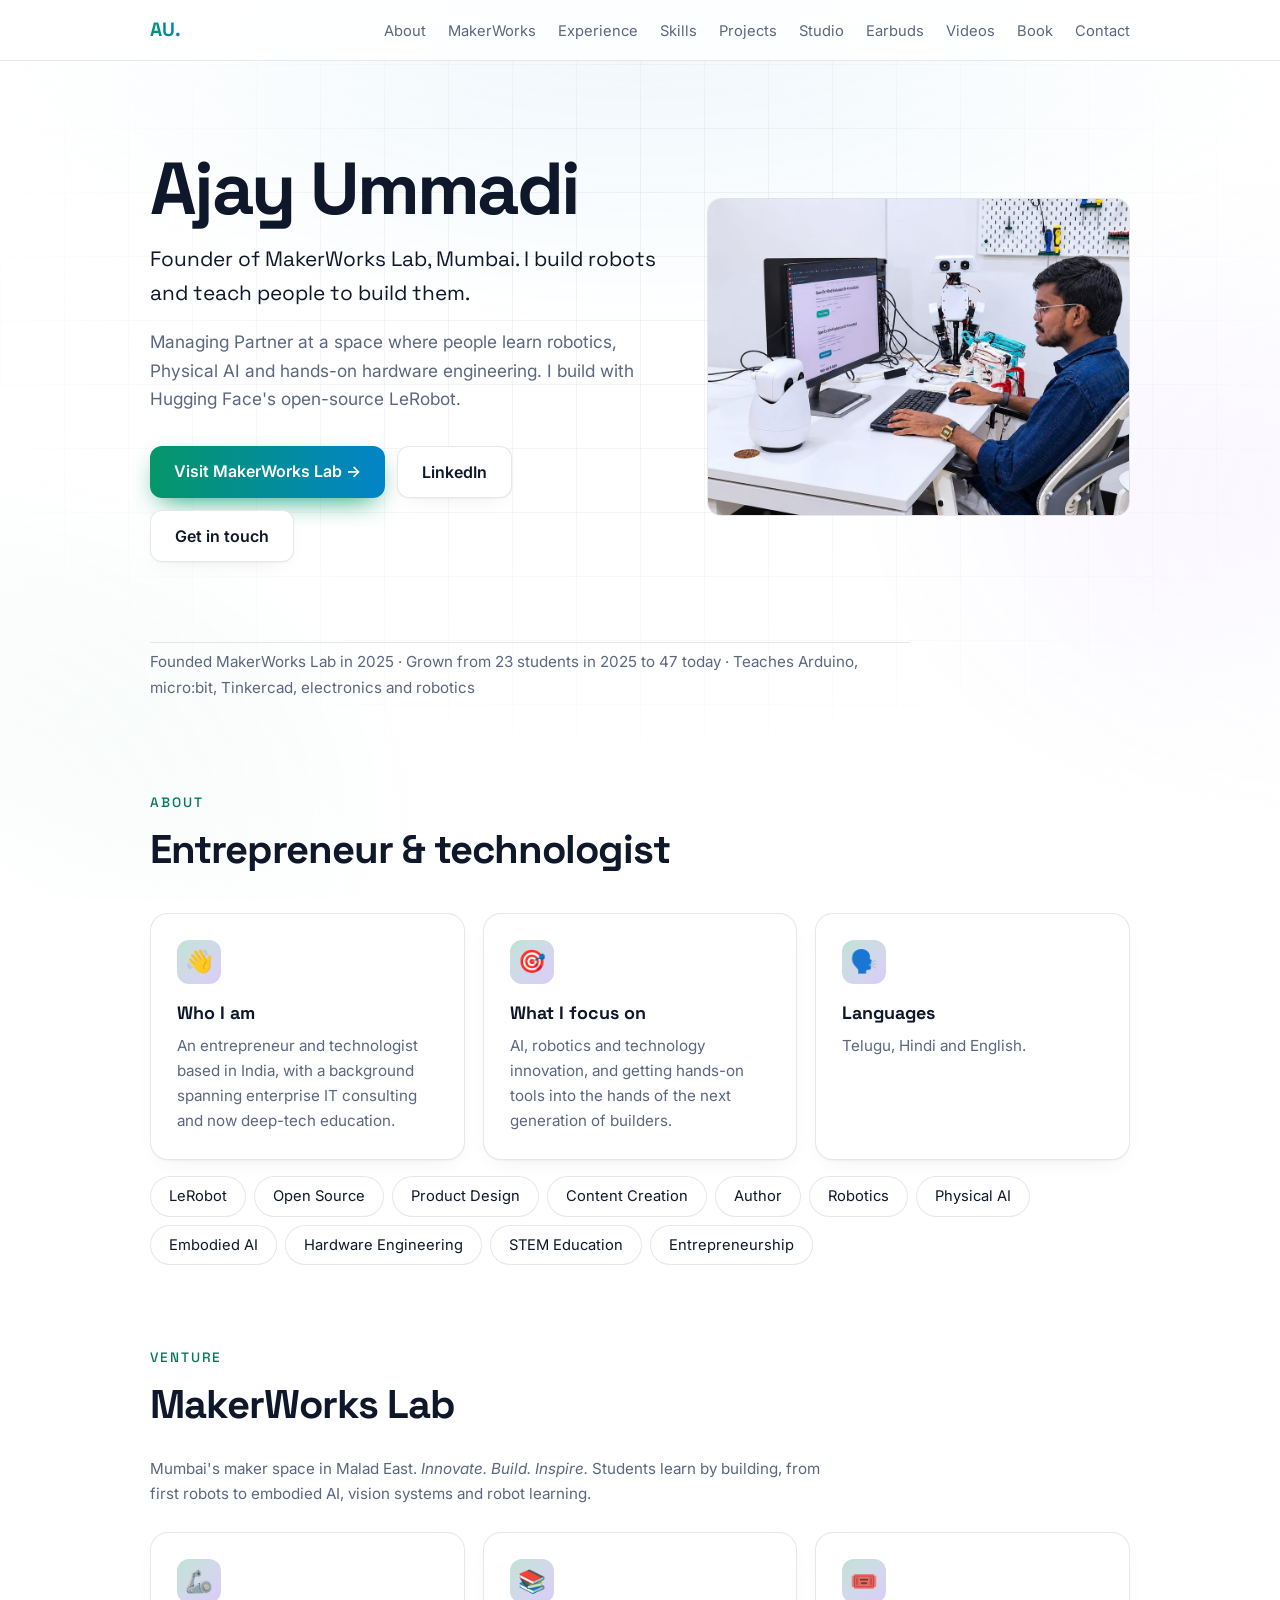
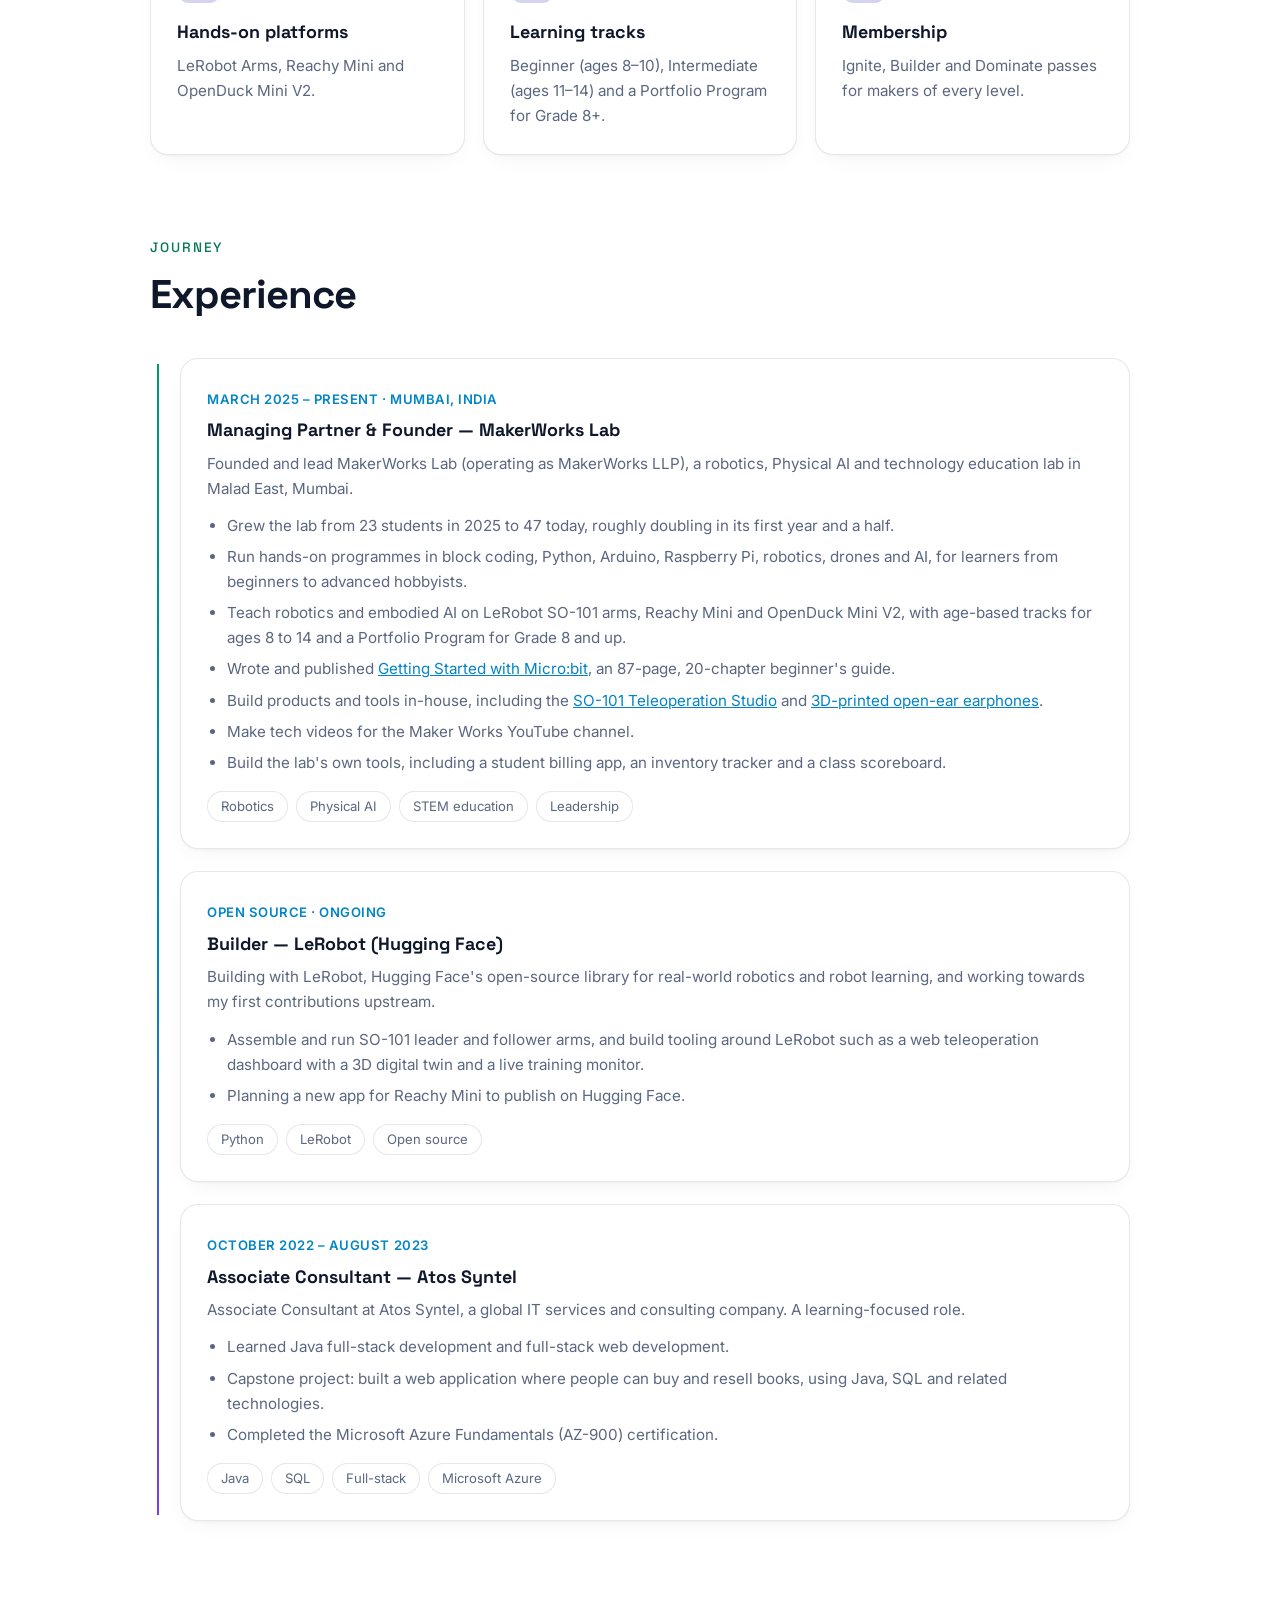
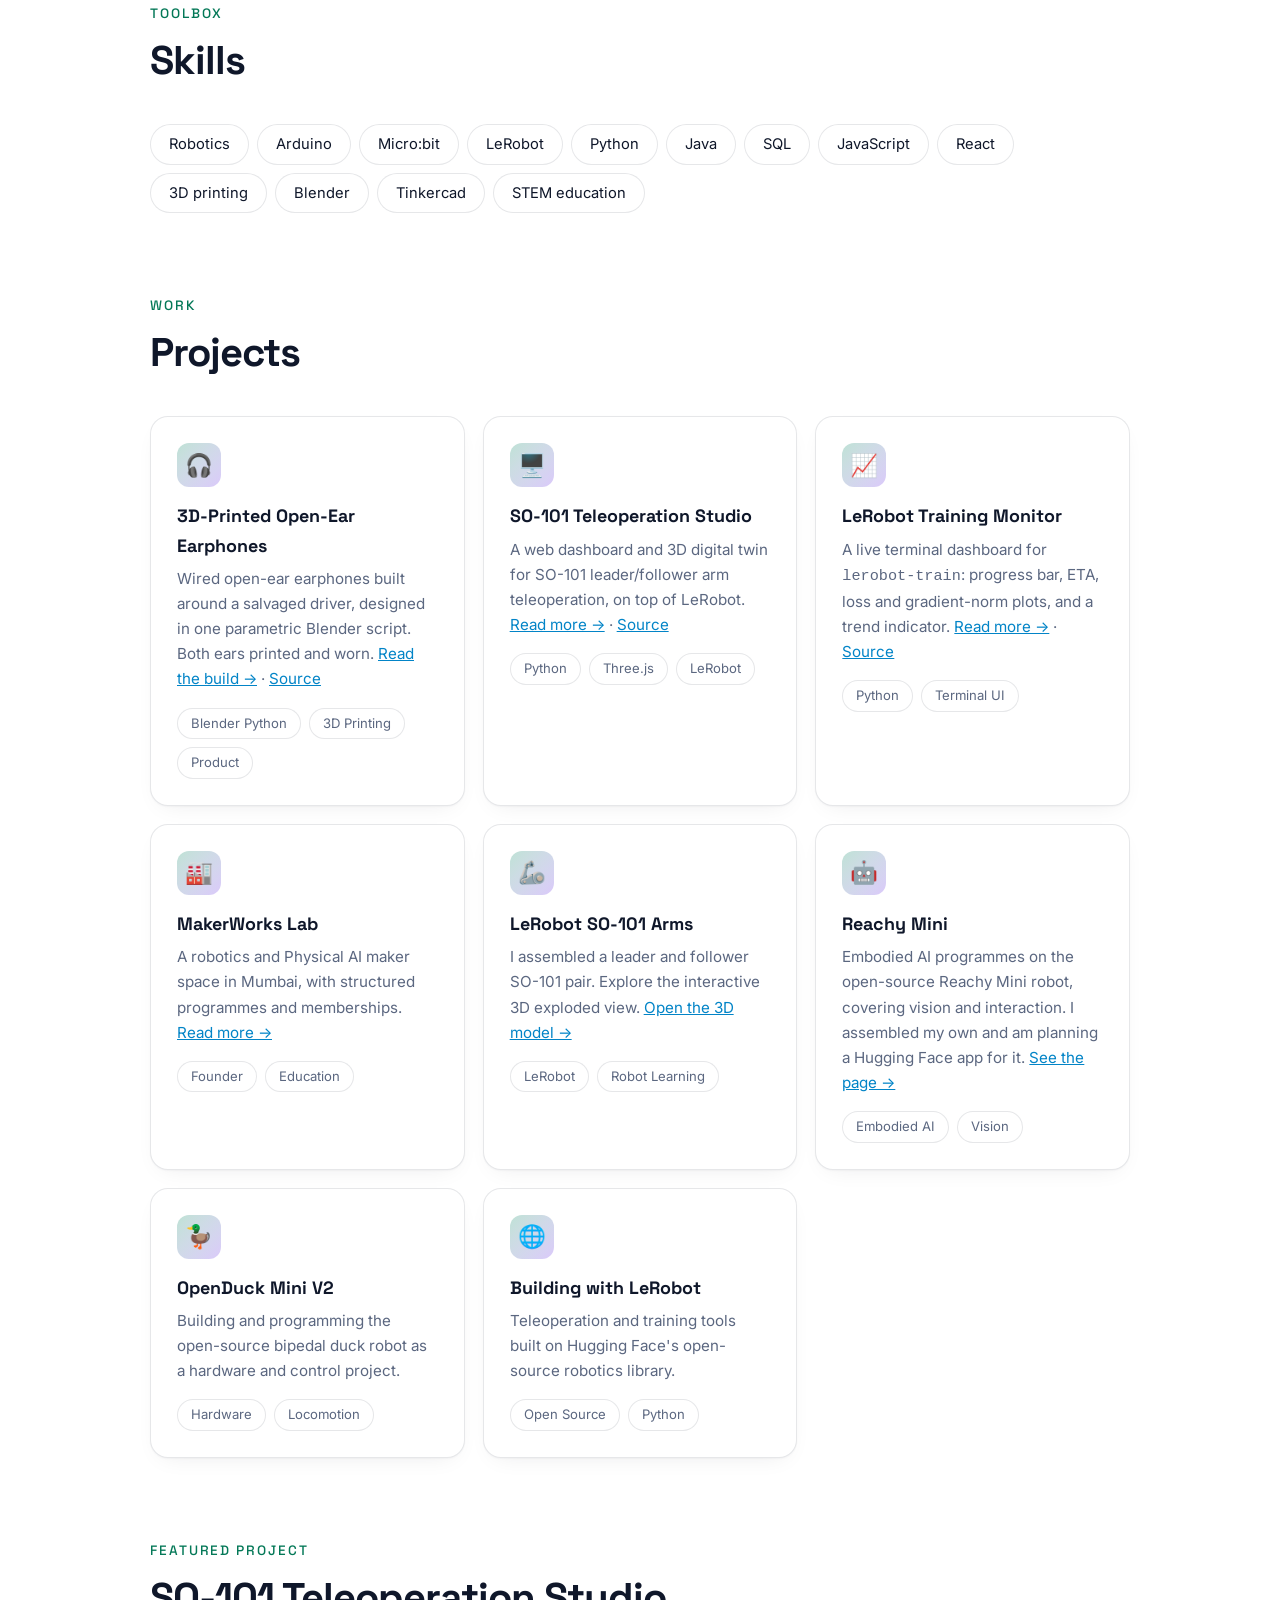
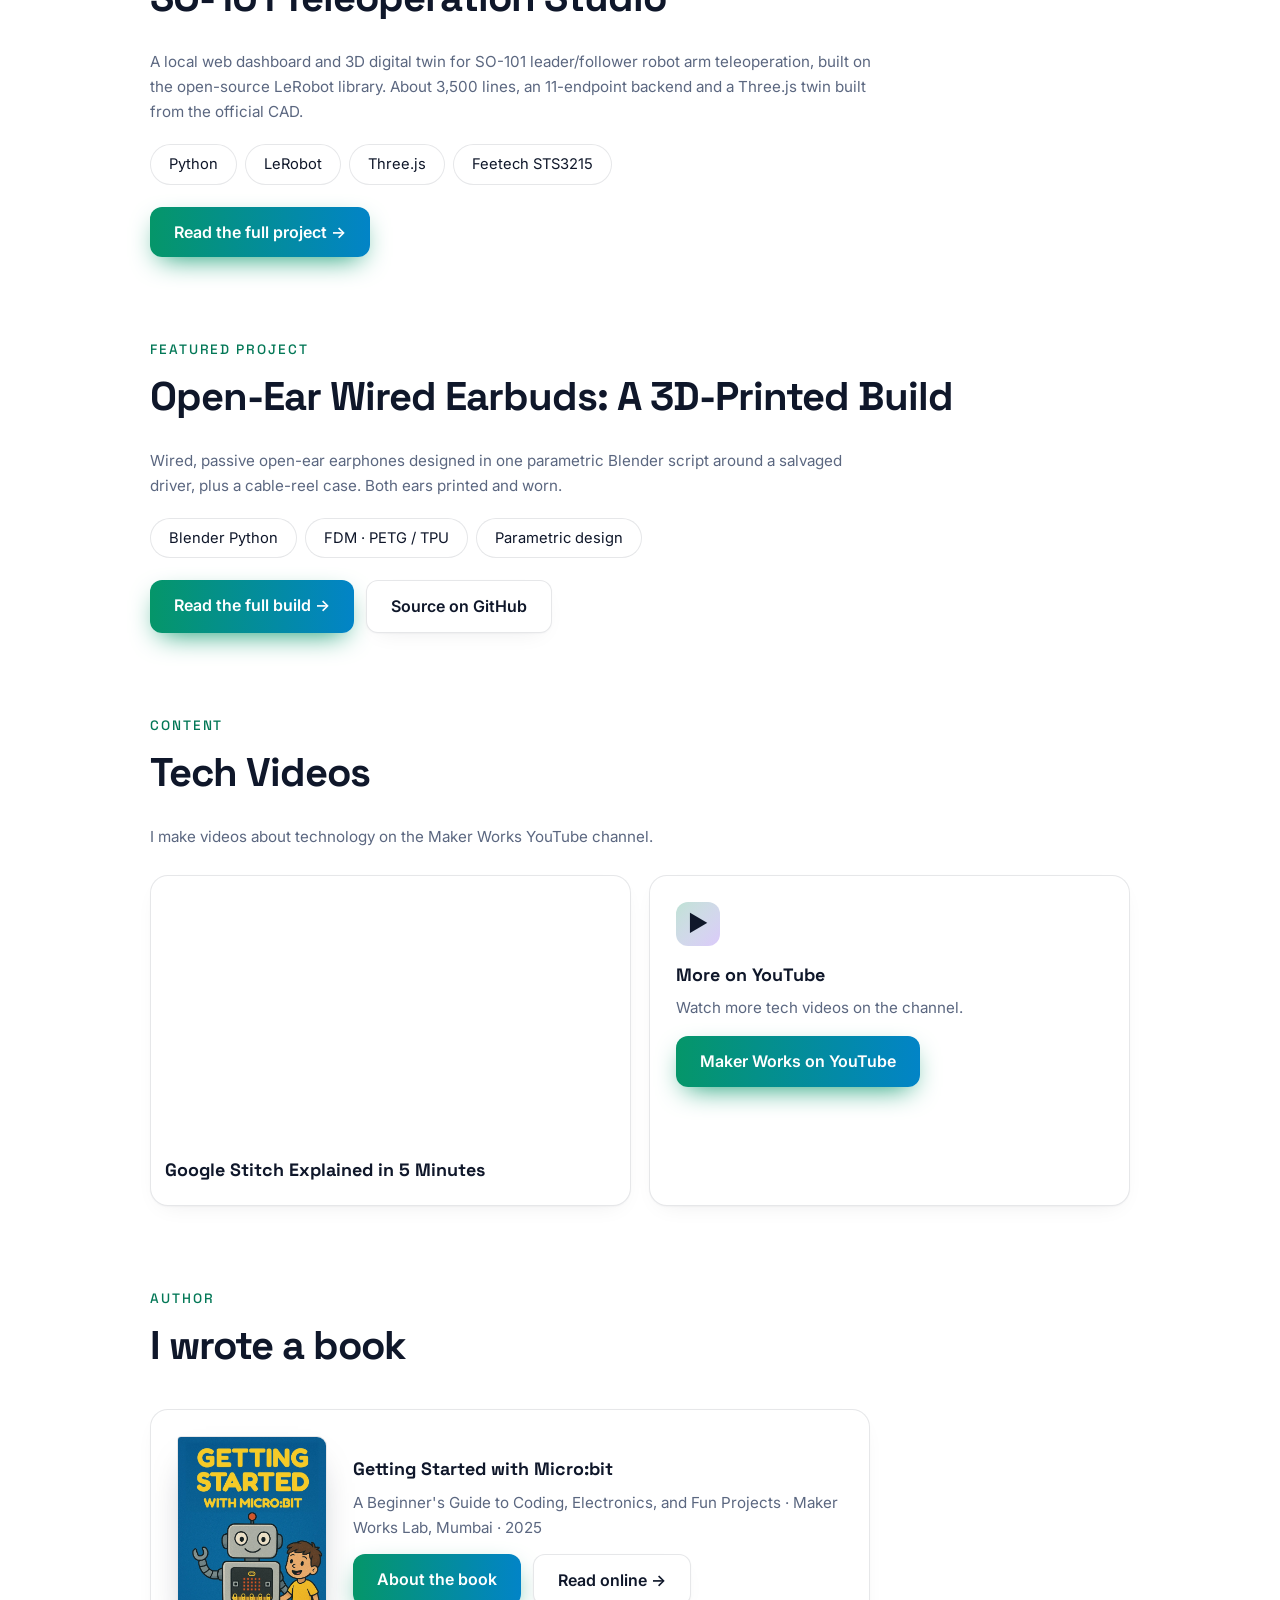
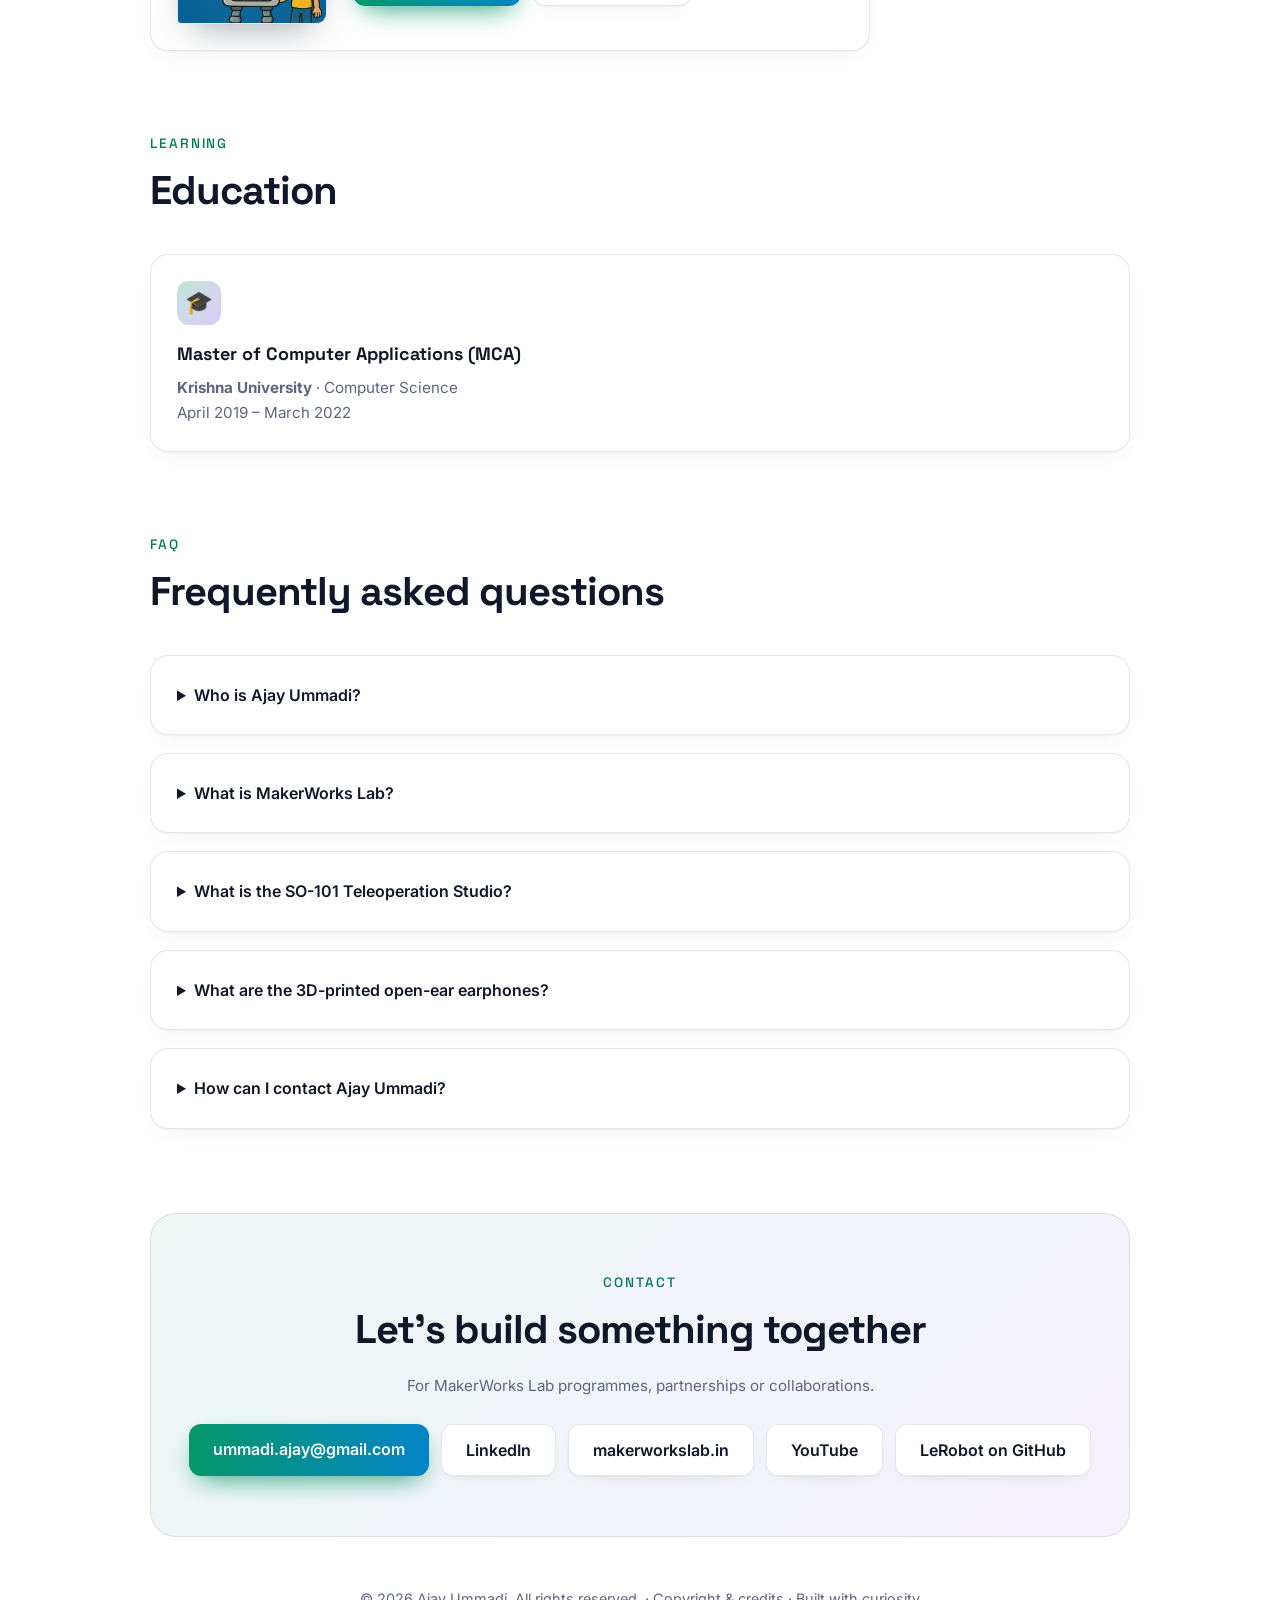
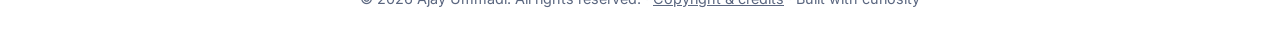
==== commit c50aa806: "Remove web apps section and shrink skills to one compact row" ====
--- a/index.html
+++ b/index.html
@@ -254,7 +254,7 @@
 <li>Wrote and published <a href="projects/microbit-beginners-guide/">Getting Started with Micro:bit</a>, an 87-page, 20-chapter beginner's guide.</li>
 <li>Build products and tools in-house, including the <a href="projects/so-101-teleoperation-studio/">SO-101 Teleoperation Studio</a> and <a href="projects/open-ear-earbuds/">3D-printed open-ear earphones</a>.</li>
 <li>Make tech videos for the Maker Works YouTube channel.</li>
-<li>Build the lab's own tools, including a student billing app, an inventory tracker and a class scoreboard. See <a href="#apps">Web apps &amp; tools</a>.</li>
+<li>Build the lab's own tools, including a student billing app, an inventory tracker and a class scoreboard.</li>
 </ul>
 <div class="chips"><span class="chip">Robotics</span><span class="chip">Physical AI</span><span class="chip">STEM education</span><span class="chip">Leadership</span></div></div>
 <div class="item card rv"><small>OPEN SOURCE · ONGOING</small><h3>Builder — LeRobot (Hugging Face)</h3>
@@ -272,7 +272,7 @@
 
 <section id="skills"><div class="wrap">
 <p class="eyebrow rv">Toolbox</p><h2 class="rv">Skills</h2>
-<div class="grid"><div class="card rv"><div class="ico">🤖</div><h3>Robotics & hardware</h3><div class="chips"><span class="chip">Robot arms (SO-101, LeRobot)</span><span class="chip">Reachy Mini</span><span class="chip">Arduino</span><span class="chip">Tinkercad</span><span class="chip">Micro:bit</span><span class="chip">Electronics</span><span class="chip">Servo & DC motors</span><span class="chip">Sensors</span></div></div><div class="card rv"><div class="ico">💻</div><h3>Software</h3><div class="chips"><span class="chip">Python</span><span class="chip">Java</span><span class="chip">SQL</span><span class="chip">JavaScript</span><span class="chip">React</span><span class="chip">Firebase</span><span class="chip">Full-stack development</span><span class="chip">Three.js</span><span class="chip">Blender Python</span><span class="chip">Block coding (MakeCode)</span></div></div><div class="card rv"><div class="ico">🛠️</div><h3>Making & design</h3><div class="chips"><span class="chip">3D printing (FDM, PETG/TPU)</span><span class="chip">Parametric CAD scripting</span><span class="chip">Product design</span><span class="chip">Prototyping</span></div></div><div class="card rv"><div class="ico">🎓</div><h3>Teaching & leadership</h3><div class="chips"><span class="chip">Robotics & STEM education</span><span class="chip">Curriculum & book writing</span><span class="chip">Running a maker space</span><span class="chip">Tech video making</span></div></div></div>
+<div class="chips big rv"><span class="chip">Robotics</span><span class="chip">Arduino</span><span class="chip">Micro:bit</span><span class="chip">LeRobot</span><span class="chip">Python</span><span class="chip">Java</span><span class="chip">SQL</span><span class="chip">JavaScript</span><span class="chip">React</span><span class="chip">3D printing</span><span class="chip">Blender</span><span class="chip">Tinkercad</span><span class="chip">STEM education</span></div>
 </div></section>
 
 <section id="projects"><div class="wrap">
@@ -301,12 +301,6 @@
 <p class="muted rv" style="max-width:740px;margin:-12px 0 20px">Wired, passive open-ear earphones designed in one parametric Blender script around a salvaged driver, plus a cable-reel case. Both ears printed and worn.</p>
 <div class="chips big rv" style="margin:0 0 22px"><span class="chip">Blender Python</span><span class="chip">FDM · PETG / TPU</span><span class="chip">Parametric design</span></div>
 <div class="btns rv"><a class="btn primary" href="projects/open-ear-earbuds/">Read the full build →</a><a class="btn" href="https://github.com/ummadi-ajay/open-ear-earbuds" target="_blank" rel="noopener">Source on GitHub</a></div>
-</div></section>
-
-<section id="apps"><div class="wrap">
-<p class="eyebrow rv">Also built</p><h2 class="rv">Web apps &amp; tools</h2>
-<p class="muted rv" style="max-width:680px;margin:-12px 0 24px">Apps and tools I built for MakerWorks Lab and for learning, all on GitHub.</p>
-<div class="grid"><div class="card rv"><div class="ico">🧾</div><h3>EduBill: Student Management &amp; Billing</h3><p>A web app that turns monthly attendance into invoices. Parents get secure read-only links, with a QR scanner, WhatsApp sharing, recurring class schedules and expense tracking.</p><div class="chips"><span class="chip">React</span><span class="chip">Vite</span><span class="chip">Firebase</span></div><p class="muted" style="margin-top:12px;font-size:.85rem">Feb 2026 · <a href="https://github.com/ummadi-ajay/RecordPoint" target="_blank" rel="noopener" style="color:var(--b)">Source on GitHub</a></p></div><div class="card rv"><div class="ico">💸</div><h3>Transaction Ledger</h3><p>A personal finance app for income, expenses, wallets, investments, subscriptions and debts, with AI receipt scanning, PIN lock and PDF reports. Runs as a PWA and on Android and iOS.</p><div class="chips"><span class="chip">React 19</span><span class="chip">Capacitor</span><span class="chip">Firebase</span><span class="chip">Gemini</span></div><p class="muted" style="margin-top:12px;font-size:.85rem">Feb 2026 · <a href="https://github.com/ummadi-ajay/ledger" target="_blank" rel="noopener" style="color:var(--b)">Source on GitHub</a></p></div><div class="card rv"><div class="ico">🎮</div><h3>Nexus Control</h3><p>A web dashboard that drives BBC micro:bit robots over Web Bluetooth (UART over BLE), with a written technical guide explaining how it works.</p><div class="chips"><span class="chip">JavaScript</span><span class="chip">Web Bluetooth</span><span class="chip">micro:bit</span></div><p class="muted" style="margin-top:12px;font-size:.85rem">Feb 2026 · <a href="https://github.com/ummadi-ajay/Micro-Bit-control-App" target="_blank" rel="noopener" style="color:var(--b)">Source on GitHub</a></p></div><div class="card rv"><div class="ico">🌐</div><h3>MakerWorks Lab website</h3><p>A multi-page website for the lab: programme levels, gallery, blog and learning pages.</p><div class="chips"><span class="chip">HTML</span><span class="chip">CSS</span><span class="chip">Bootstrap</span></div><p class="muted" style="margin-top:12px;font-size:.85rem">Jul 2025 · <a href="https://github.com/ummadi-ajay/maker-works.com" target="_blank" rel="noopener" style="color:var(--b)">Source on GitHub</a></p></div><div class="card rv"><div class="ico">🔧</div><h3>Electronics Component &amp; Kit Tracker</h3><p>An inventory app for components and kits, with kit creation and assign-and-return tracking for the lab.</p><div class="chips"><span class="chip">HTML</span><span class="chip">JavaScript</span></div><p class="muted" style="margin-top:12px;font-size:.85rem">Jun 2025 · <a href="https://github.com/ummadi-ajay/components-tracker" target="_blank" rel="noopener" style="color:var(--b)">Source on GitHub</a></p></div><div class="card rv"><div class="ico">🏫</div><h3>Classroom tools</h3><p>A competition scoreboard with admin and viewer pages, an Arduino quiz with a certificate, and a camera-based attendance screen, all built for classes at the lab.</p><div class="chips"><span class="chip">HTML</span><span class="chip">CSS</span><span class="chip">JavaScript</span></div><p class="muted" style="margin-top:12px;font-size:.85rem">2025–2026 · <a href="https://github.com/ummadi-ajay/competition" target="_blank" rel="noopener" style="color:var(--b)">Source on GitHub</a></p></div></div>
 </div></section>
 
 <section id="videos"><div class="wrap">
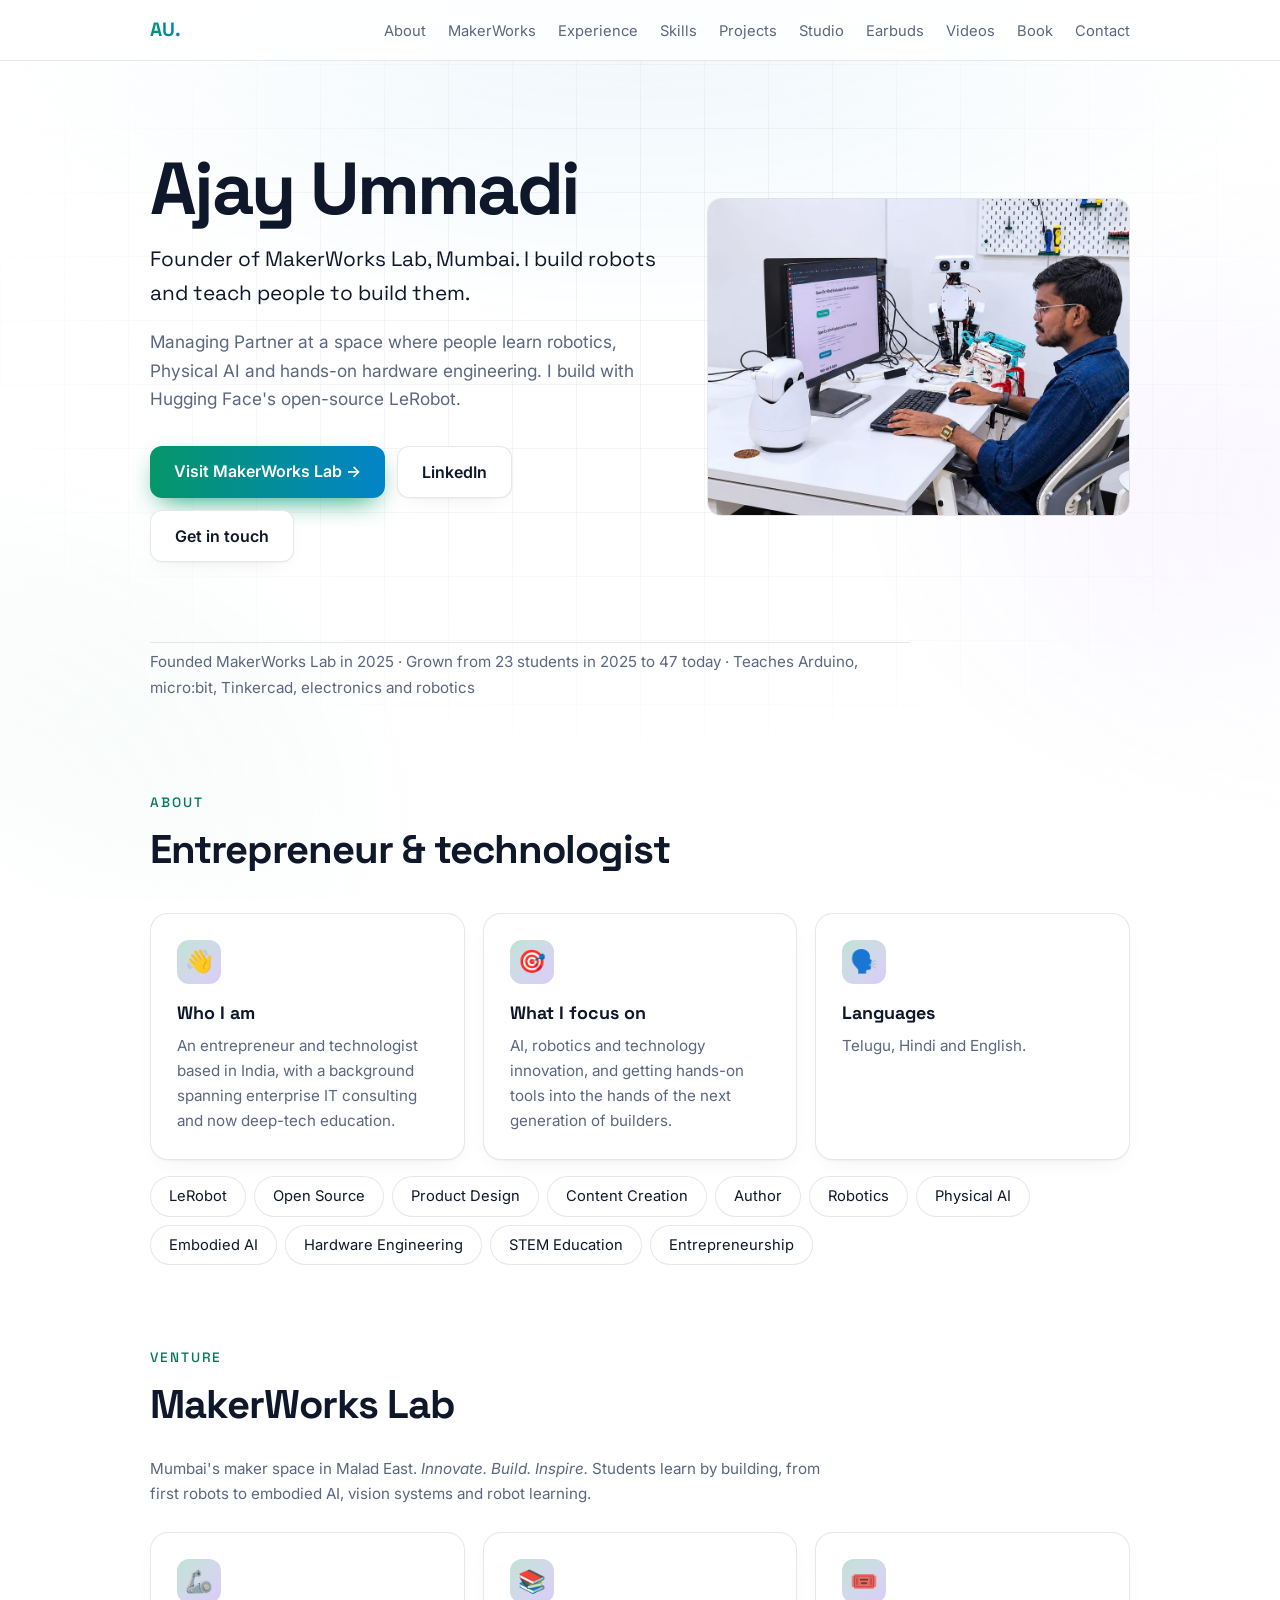
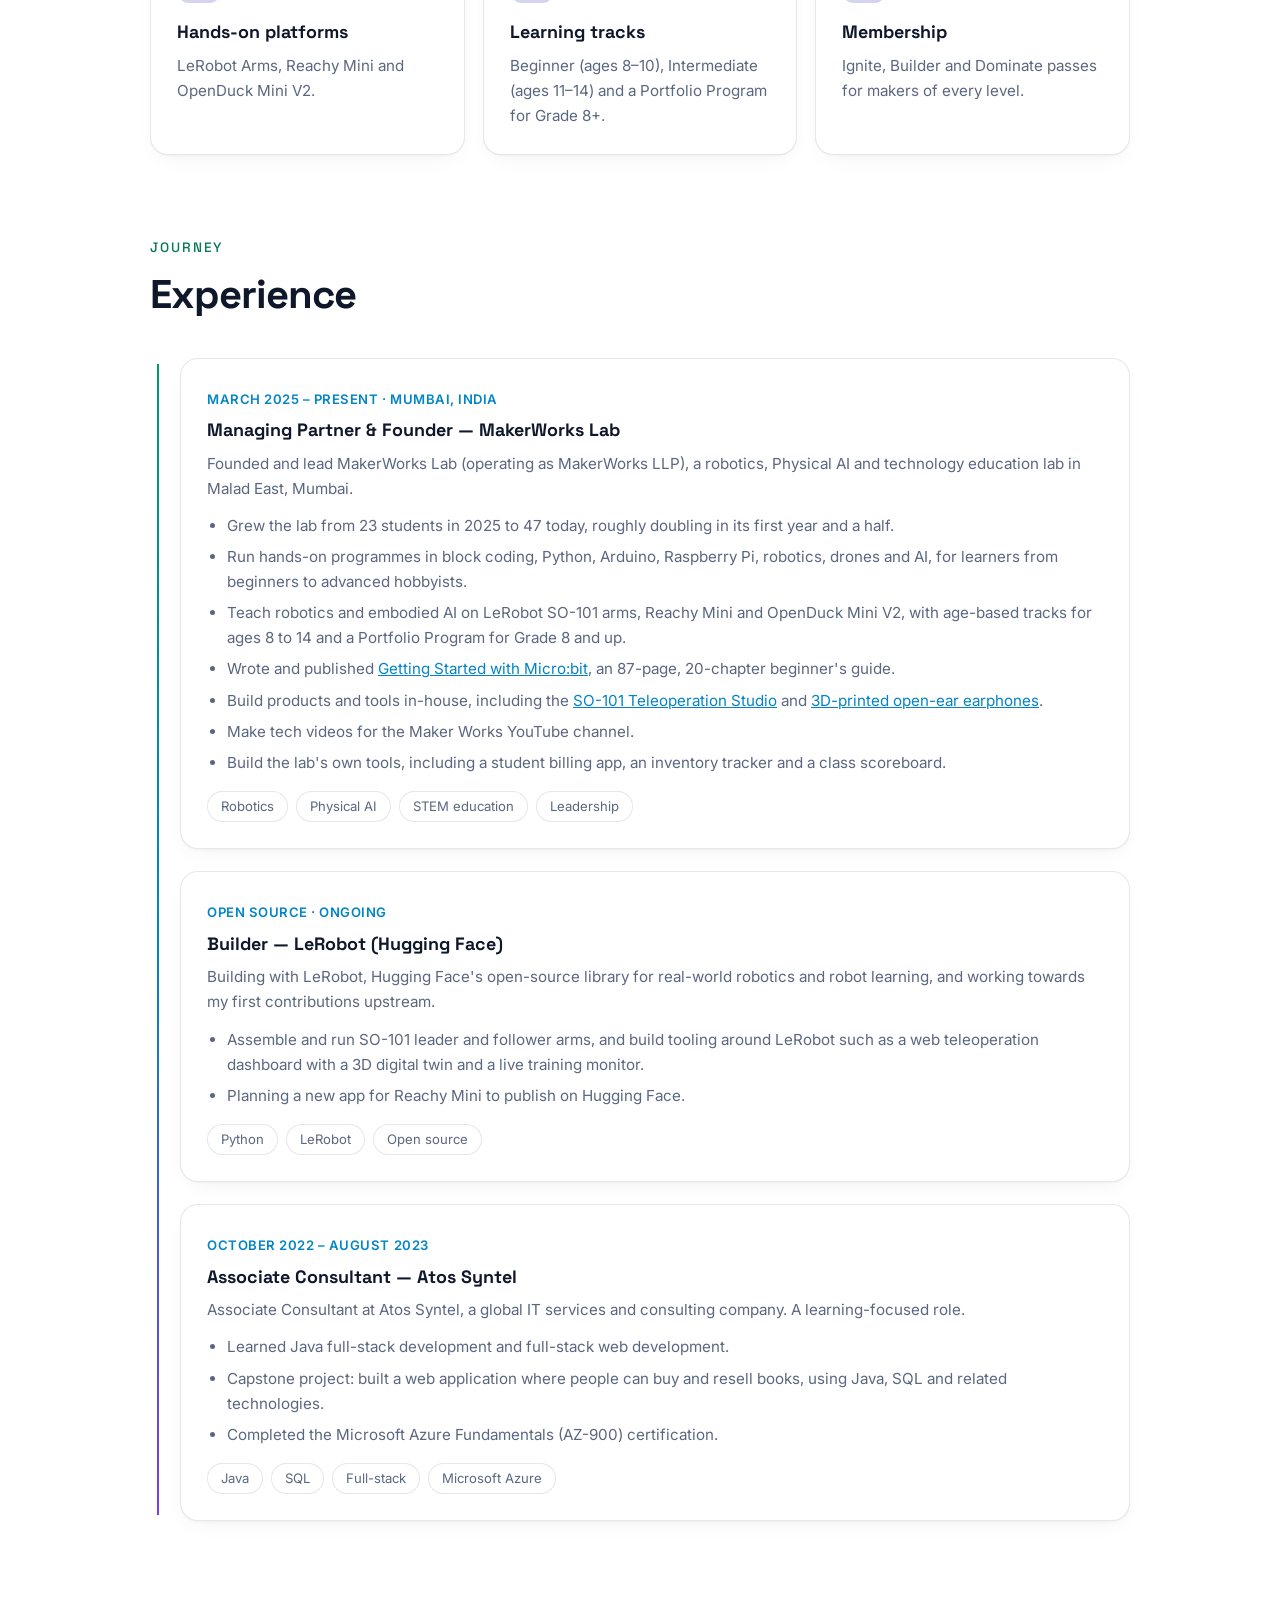
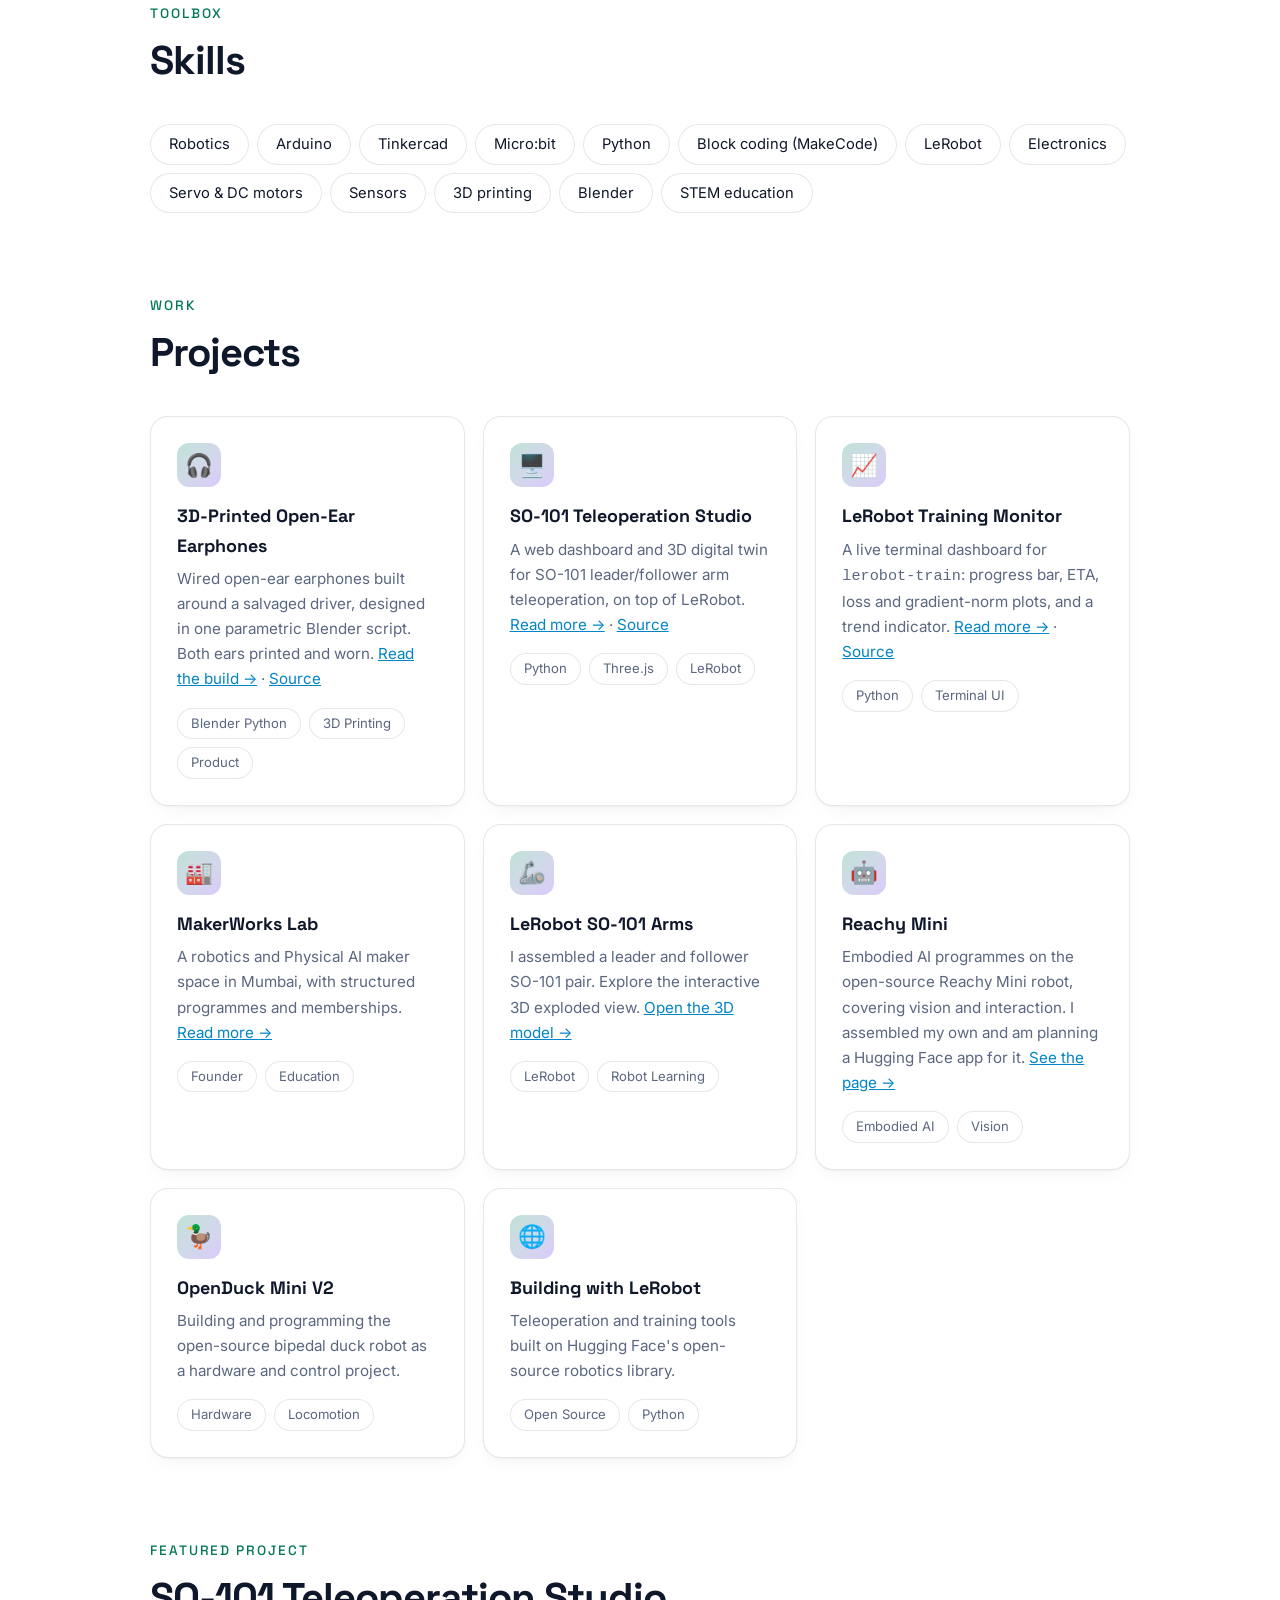
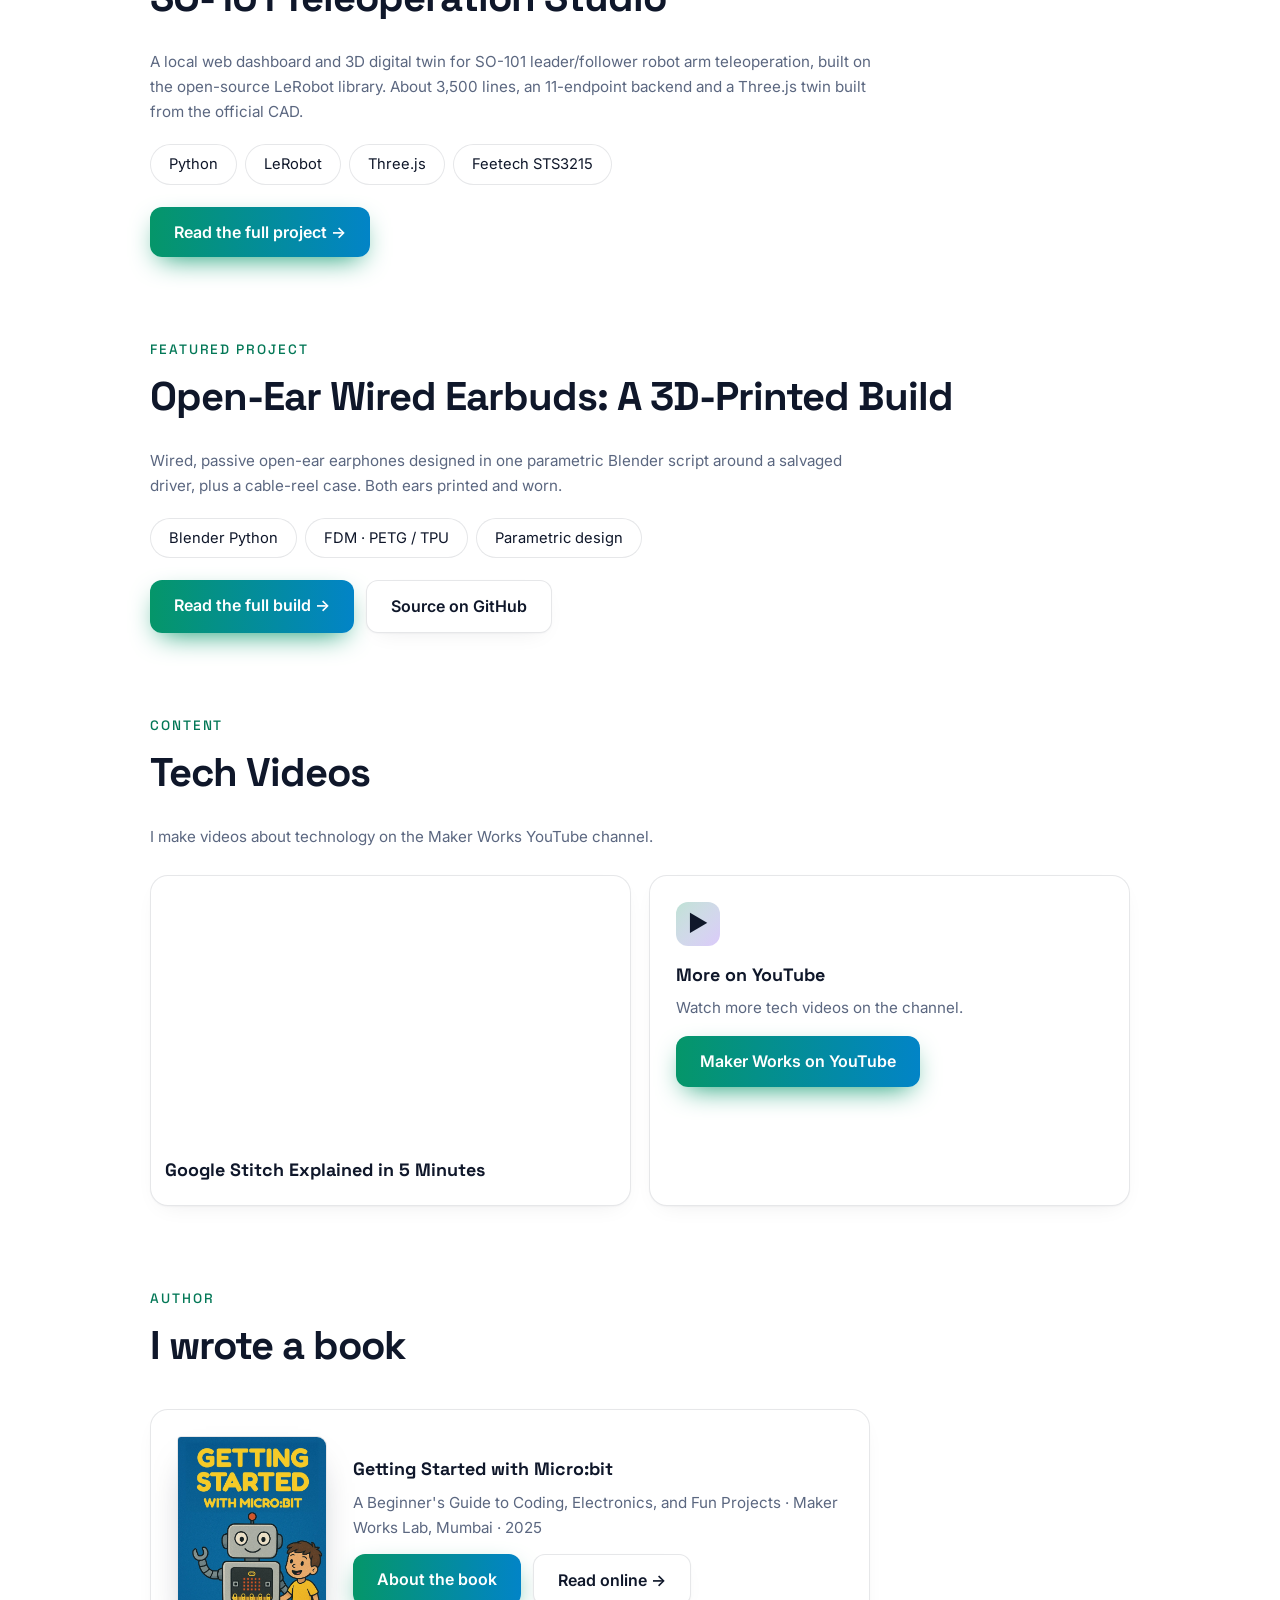
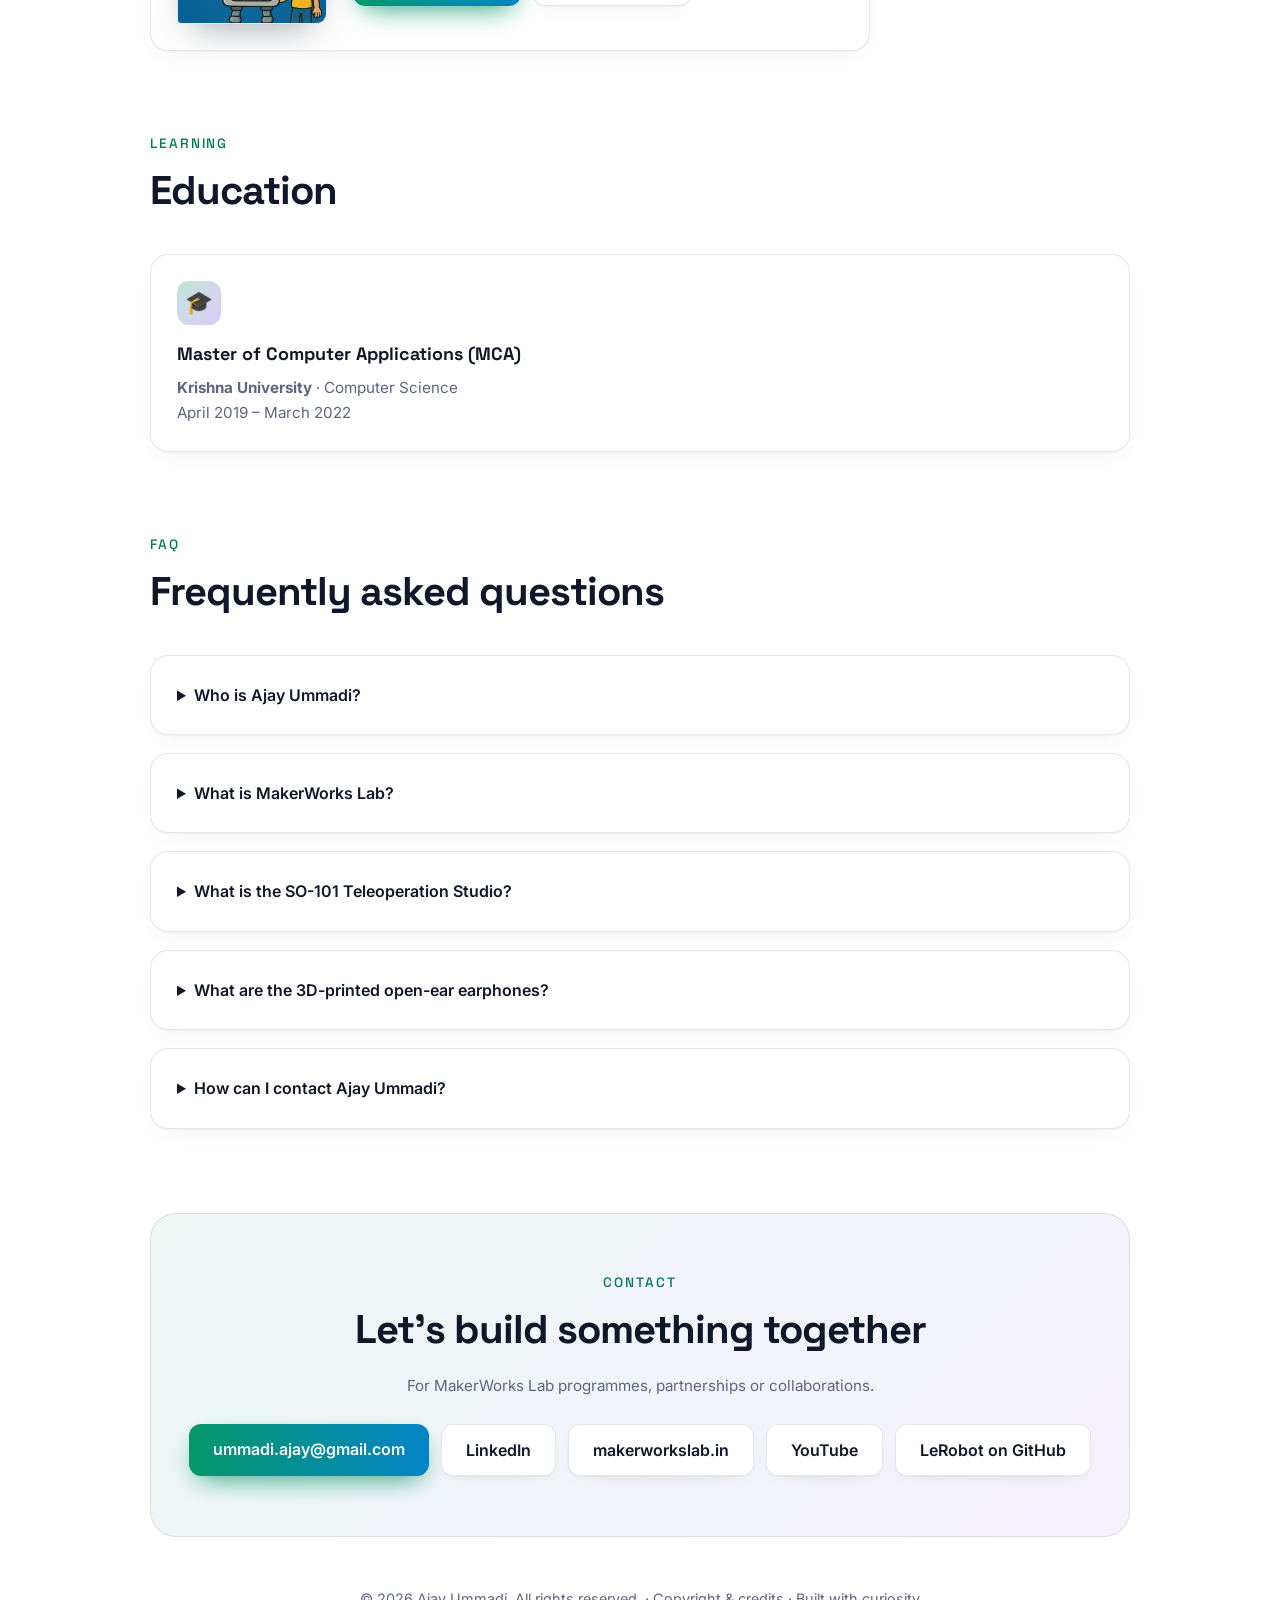
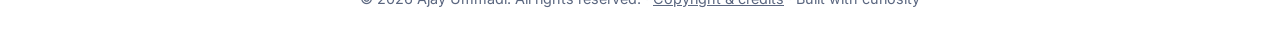
==== commit 7a2ab939: "Keep only robotics and making skills" ====
--- a/index.html
+++ b/index.html
@@ -272,7 +272,7 @@
 
 <section id="skills"><div class="wrap">
 <p class="eyebrow rv">Toolbox</p><h2 class="rv">Skills</h2>
-<div class="chips big rv"><span class="chip">Robotics</span><span class="chip">Arduino</span><span class="chip">Micro:bit</span><span class="chip">LeRobot</span><span class="chip">Python</span><span class="chip">Java</span><span class="chip">SQL</span><span class="chip">JavaScript</span><span class="chip">React</span><span class="chip">3D printing</span><span class="chip">Blender</span><span class="chip">Tinkercad</span><span class="chip">STEM education</span></div>
+<div class="chips big rv"><span class="chip">Robotics</span><span class="chip">Arduino</span><span class="chip">Tinkercad</span><span class="chip">Micro:bit</span><span class="chip">Python</span><span class="chip">Block coding (MakeCode)</span><span class="chip">LeRobot</span><span class="chip">Electronics</span><span class="chip">Servo &amp; DC motors</span><span class="chip">Sensors</span><span class="chip">3D printing</span><span class="chip">Blender</span><span class="chip">STEM education</span></div>
 </div></section>
 
 <section id="projects"><div class="wrap">
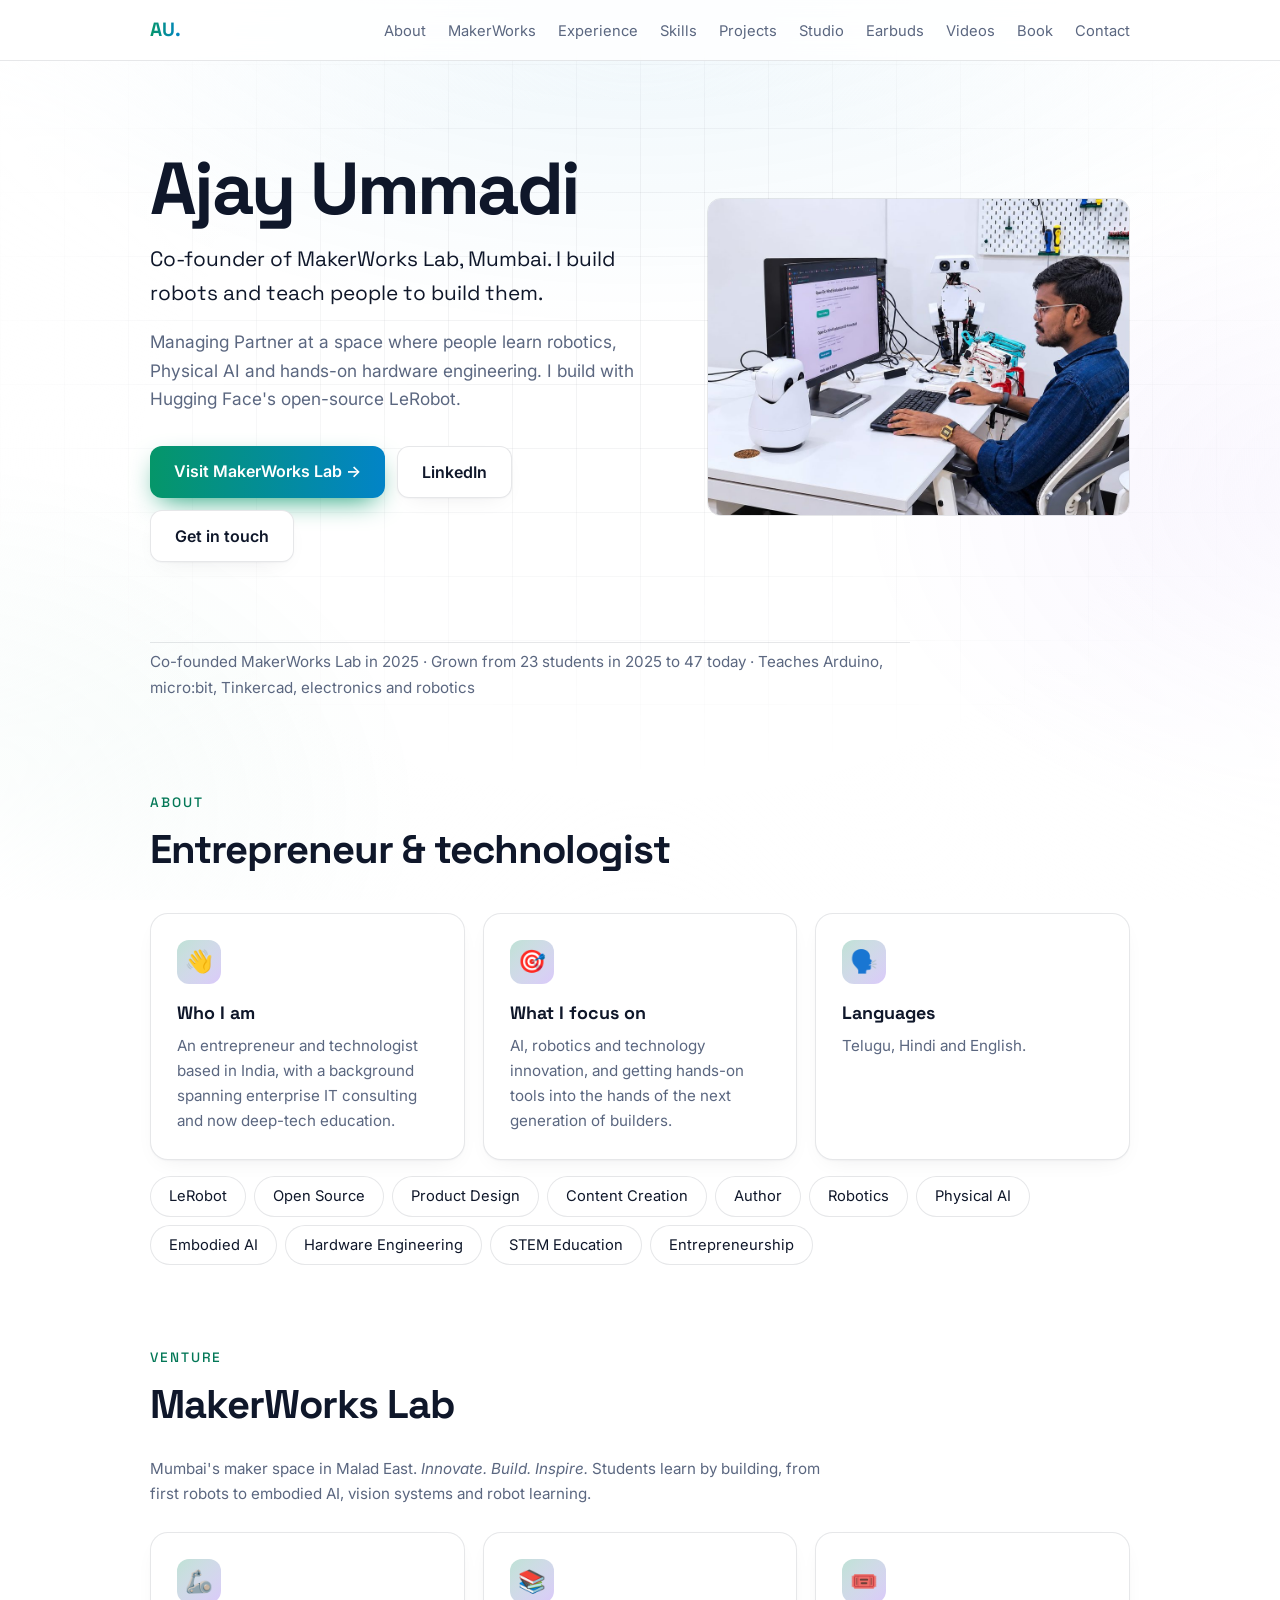
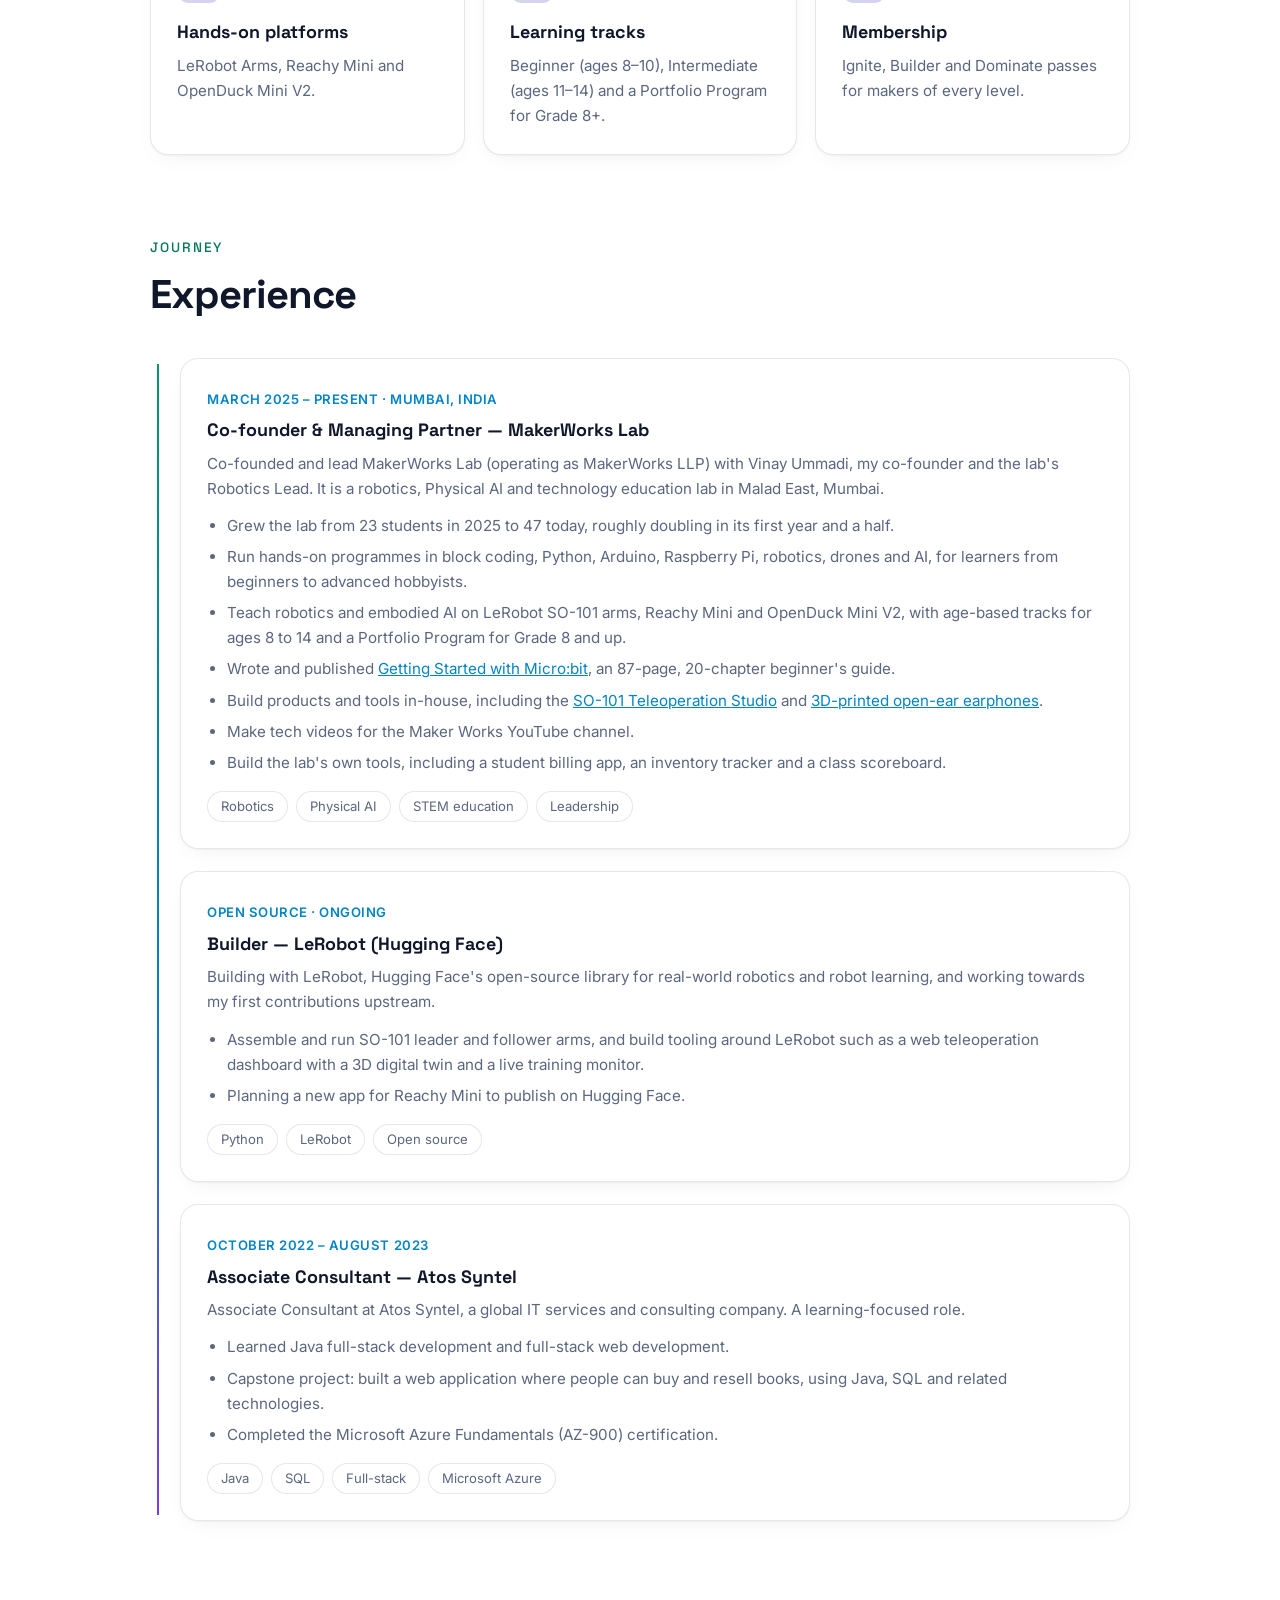
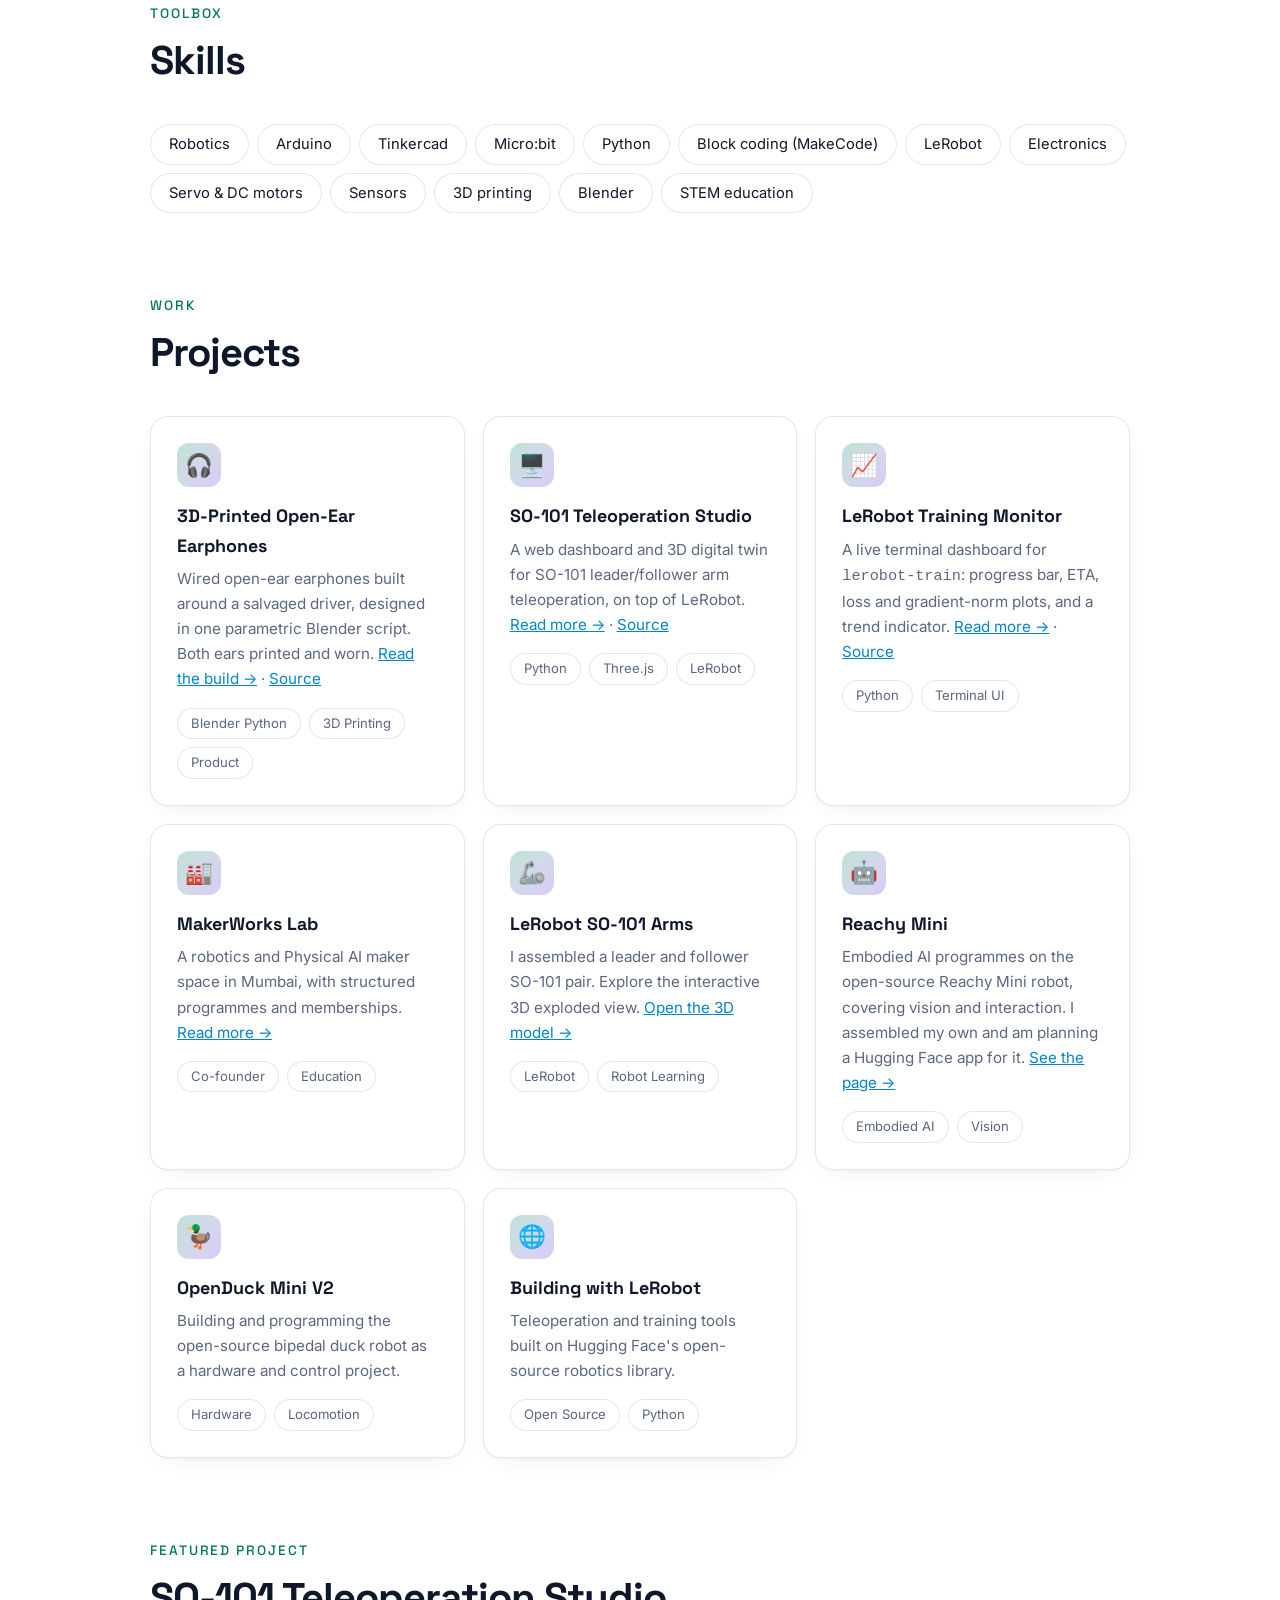
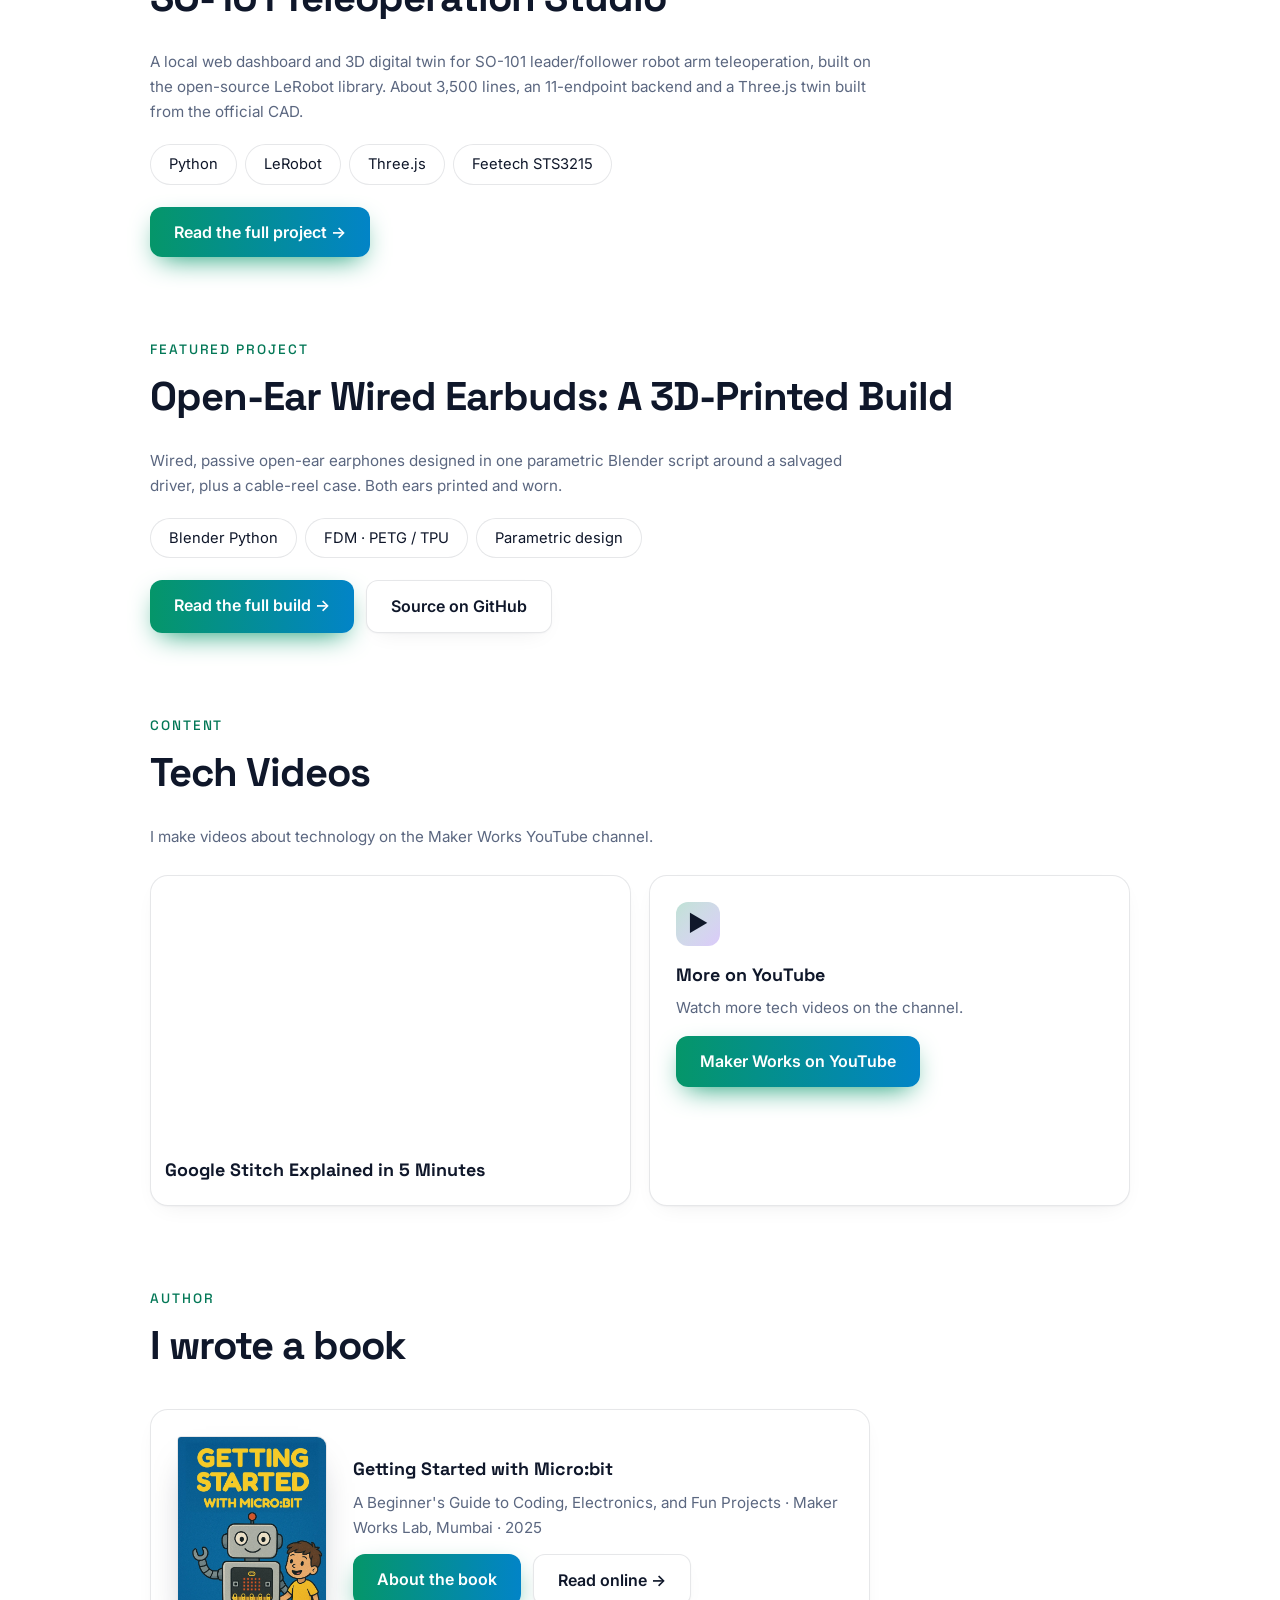
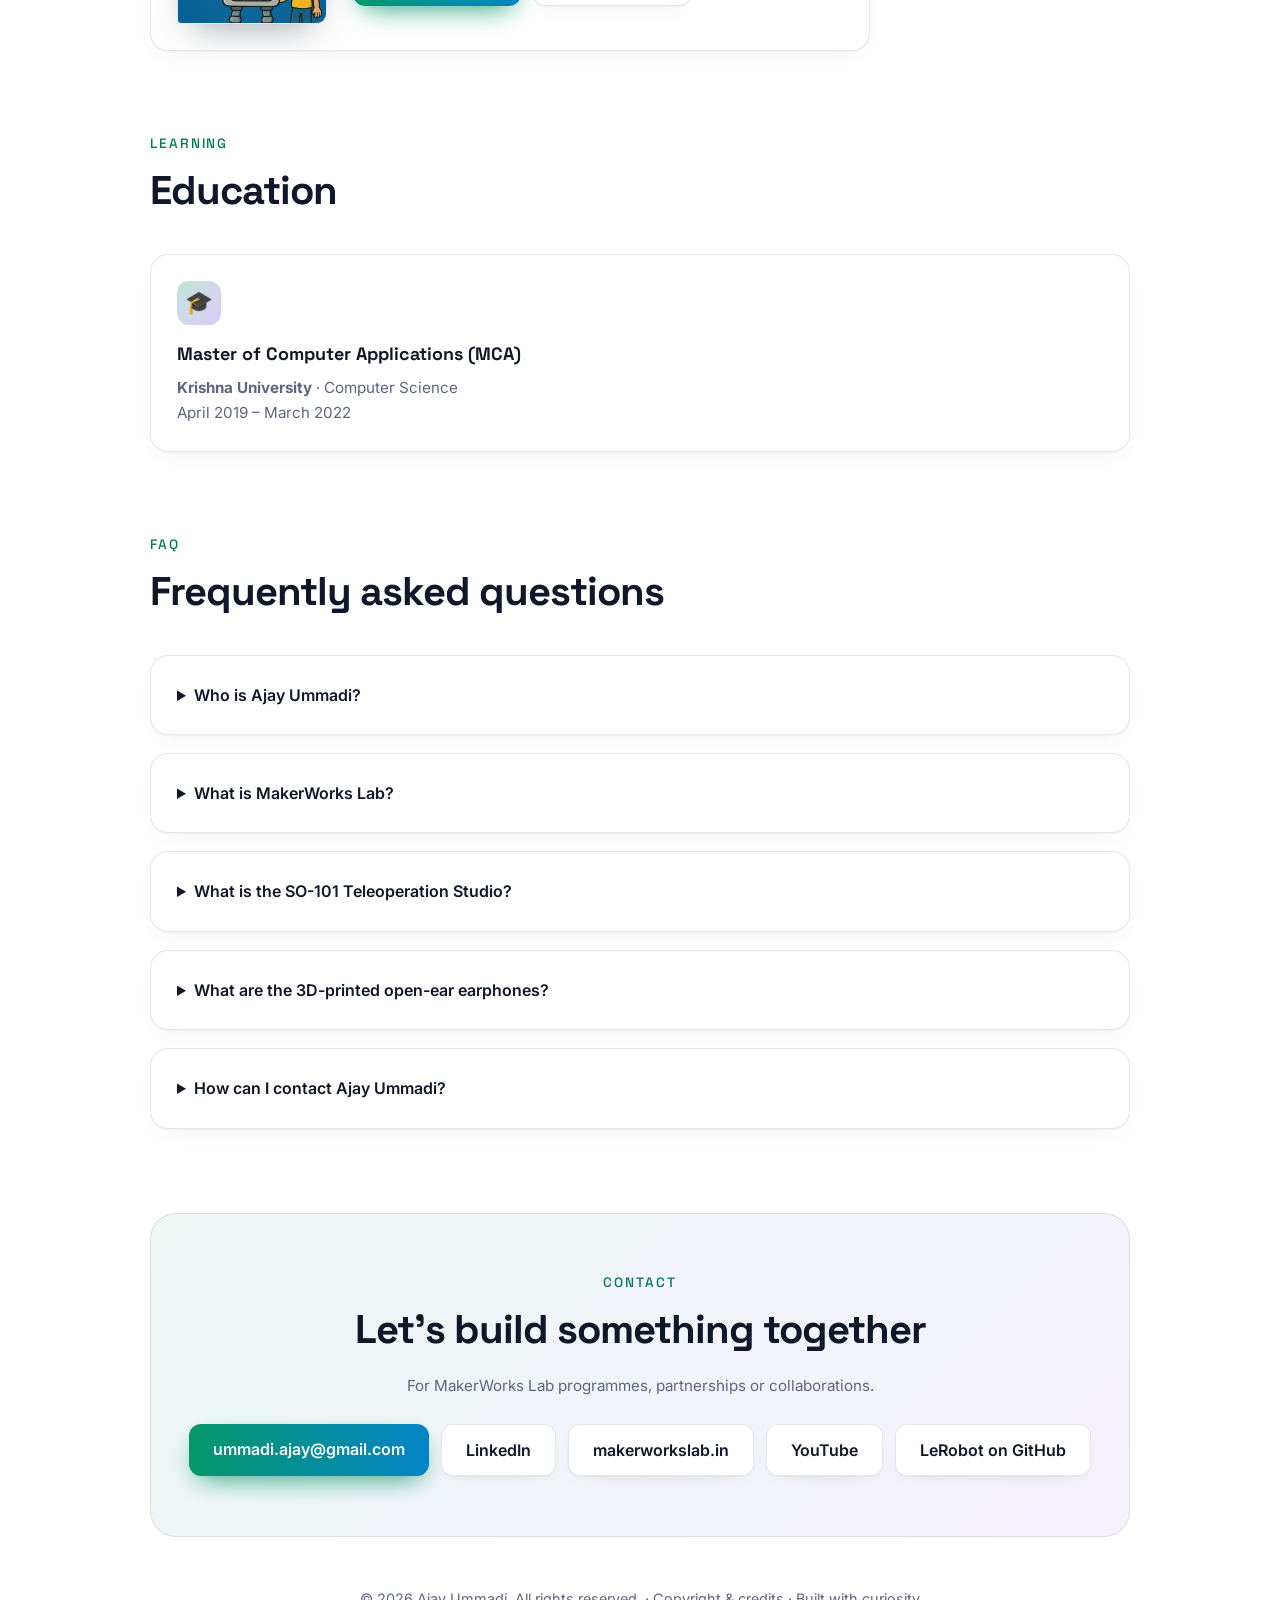
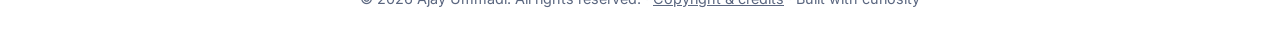
==== commit 9926cb85: "Credit Vinay Ummadi as co-founder and list Ajay as co-founder and managing partner" ====
--- a/index.html
+++ b/index.html
@@ -3,7 +3,7 @@
 <head>
 <meta charset="utf-8">
 <meta name="viewport" content="width=device-width, initial-scale=1">
-<title>Ajay Ummadi — Founder, MakerWorks Lab | Robotics &amp; Physical AI</title>
+<title>Ajay Ummadi — Co-founder, MakerWorks Lab | Robotics &amp; Physical AI</title>
 <meta name="description" content="Ajay Ummadi: founder of MakerWorks Lab (robotics and Physical AI, Mumbai), LeRobot builder, and maker of the SO-101 Teleoperation Studio and 3D-printed open-ear earphones.">
 <meta name="robots" content="index,follow,max-image-preview:large,max-snippet:-1">
 <meta name="author" content="Ajay Ummadi"><meta name="copyright" content="© 2026 Ajay Ummadi. All rights reserved.">
@@ -12,11 +12,11 @@
 <link rel="canonical" href="https://makerworkslab.in/ajayummadi/">
 <meta name="geo.region" content="IN-MH"><meta name="geo.placename" content="Mumbai, India">
 <meta property="og:type" content="profile"><meta property="og:site_name" content="Ajay Ummadi">
-<meta property="og:title" content="Ajay Ummadi — Founder, MakerWorks Lab">
-<meta property="og:description" content="Founder of MakerWorks Lab (robotics and Physical AI, Mumbai). Builds with LeRobot. Maker of the SO-101 Teleoperation Studio and 3D-printed open-ear earphones.">
+<meta property="og:title" content="Ajay Ummadi — Co-founder, MakerWorks Lab">
+<meta property="og:description" content="Co-founder of MakerWorks Lab (robotics and Physical AI, Mumbai). Builds with LeRobot. Maker of the SO-101 Teleoperation Studio and 3D-printed open-ear earphones.">
 <meta property="og:url" content="https://makerworkslab.in/ajayummadi/"><meta property="og:image" content="https://makerworkslab.in/ajayummadi/og-image.jpg">
 <meta property="og:image:width" content="1200"><meta property="og:image:height" content="630"><meta property="og:image:alt" content="Ajay Ummadi at his desk in the MakerWorks Lab with Reachy Mini and SO-101 robot arms">
-<meta name="twitter:card" content="summary_large_image"><meta name="twitter:title" content="Ajay Ummadi — Founder, MakerWorks Lab">
+<meta name="twitter:card" content="summary_large_image"><meta name="twitter:title" content="Ajay Ummadi — Co-founder, MakerWorks Lab">
 <meta name="twitter:description" content="Robotics, Physical AI and open-source builder in Mumbai, India."><meta name="twitter:image" content="https://makerworkslab.in/ajayummadi/og-image.jpg">
 <meta name="theme-color" content="#ffffff">
 <link rel="alternate" type="text/plain" href="https://makerworkslab.in/ajayummadi/llms.txt" title="LLM-readable summary">
@@ -40,7 +40,7 @@
    "@type": "ProfilePage",
    "@id": "https://makerworkslab.in/ajayummadi/#page",
    "url": "https://makerworkslab.in/ajayummadi/",
-   "name": "Ajay Ummadi — Founder, MakerWorks Lab",
+   "name": "Ajay Ummadi — Co-founder, MakerWorks Lab",
    "mainEntity": {
     "@id": "https://makerworkslab.in/ajayummadi/#person"
    },
@@ -55,7 +55,7 @@
    "name": "Ajay Ummadi",
    "url": "https://makerworkslab.in/ajayummadi/",
    "image": "https://makerworkslab.in/ajayummadi/og-image.jpg",
-   "jobTitle": "Founder and Managing Partner, MakerWorks Lab",
+   "jobTitle": "Co-founder and Managing Partner, MakerWorks Lab",
    "email": "ummadi.ajay@gmail.com",
    "description": "Entrepreneur and technologist in India building MakerWorks Lab, a robotics and Physical AI maker space in Mumbai. builds with the LeRobot library and makes open-ear earphones and a robot-arm teleoperation dashboard.",
    "worksFor": {
@@ -91,9 +91,16 @@
    "@id": "https://makerworkslab.in/ajayummadi/#org",
    "name": "MakerWorks Lab",
    "url": "https://makerworkslab.in/",
-   "founder": {
-    "@id": "https://makerworkslab.in/ajayummadi/#person"
-   },
+   "founder": [
+    {
+     "@id": "https://makerworkslab.in/ajayummadi/#person"
+    },
+    {
+    "@type": "Person",
+    "name": "Vinay Ummadi",
+    "jobTitle": "Co-founder and Robotics Lead, MakerWorks Lab"
+   }
+   ],
    "description": "Robotics and Physical AI maker space in Malad East, Mumbai teaching robotics, embodied AI and hands-on hardware engineering.",
    "address": {
     "@type": "PostalAddress",
@@ -156,7 +163,7 @@
      "name": "Who is Ajay Ummadi?",
      "acceptedAnswer": {
       "@type": "Answer",
-      "text": "Ajay Ummadi is an entrepreneur and technologist based in India. He is the Founder and Managing Partner of MakerWorks Lab, a robotics and Physical AI maker space in Malad East, Mumbai, and builds robot-arm tools on Hugging Face's open-source LeRobot library."
+      "text": "Ajay Ummadi is an entrepreneur and technologist based in India. He is the Co-founder and Managing Partner of MakerWorks Lab, a robotics and Physical AI maker space in Malad East, Mumbai, and builds robot-arm tools on Hugging Face's open-source LeRobot library."
      }
     },
     {
@@ -209,7 +216,7 @@
 <header class="hero" id="top"><div class="wrap">
 <div>
 <h1>Ajay Ummadi</h1>
-<p class="role">Founder of MakerWorks Lab, Mumbai. I build robots and teach people to build them.</p>
+<p class="role">Co-founder of MakerWorks Lab, Mumbai. I build robots and teach people to build them.</p>
 <p class="lead">Managing Partner at a space where people learn robotics, Physical AI and hands-on hardware engineering. I build with Hugging Face's open-source LeRobot.</p>
 <div class="btns">
 <a class="btn primary" href="https://makerworkslab.in/" target="_blank" rel="noopener">Visit MakerWorks Lab →</a>
@@ -220,7 +227,7 @@
 <figure class="heroimg"><img src="lab-desk.jpg" width="1000" height="750" fetchpriority="high" alt="Ajay Ummadi working at his desk in the MakerWorks Lab, with a Reachy Mini robot, a humanoid robot and SO-101 robot arms beside the monitor"></figure>
 </div></header>
 
-<div class="wrap"><p class="facts rv">Founded MakerWorks Lab in 2025 · Grown from 23 students in 2025 to 47 today · Teaches Arduino, micro:bit, Tinkercad, electronics and robotics</p></div>
+<div class="wrap"><p class="facts rv">Co-founded MakerWorks Lab in 2025 · Grown from 23 students in 2025 to 47 today · Teaches Arduino, micro:bit, Tinkercad, electronics and robotics</p></div>
 
 <section id="about"><div class="wrap">
 <p class="eyebrow rv">About</p><h2 class="rv">Entrepreneur &amp; technologist</h2>
@@ -245,8 +252,8 @@
 <section id="experience"><div class="wrap">
 <p class="eyebrow rv">Journey</p><h2 class="rv">Experience</h2>
 <div class="timeline">
-<div class="item card rv"><small>MARCH 2025 – PRESENT · MUMBAI, INDIA</small><h3>Managing Partner &amp; Founder — MakerWorks Lab</h3>
-<p class="muted">Founded and lead MakerWorks Lab (operating as MakerWorks LLP), a robotics, Physical AI and technology education lab in Malad East, Mumbai.</p>
+<div class="item card rv"><small>MARCH 2025 – PRESENT · MUMBAI, INDIA</small><h3>Co-founder &amp; Managing Partner — MakerWorks Lab</h3>
+<p class="muted">Co-founded and lead MakerWorks Lab (operating as MakerWorks LLP) with Vinay Ummadi, my co-founder and the lab's Robotics Lead. It is a robotics, Physical AI and technology education lab in Malad East, Mumbai.</p>
 <ul class="xp">
 <li>Grew the lab from 23 students in 2025 to 47 today, roughly doubling in its first year and a half.</li>
 <li>Run hands-on programmes in block coding, Python, Arduino, Raspberry Pi, robotics, drones and AI, for learners from beginners to advanced hobbyists.</li>
@@ -281,7 +288,7 @@
 <div class="card rv"><div class="ico">🎧</div><h3>3D-Printed Open-Ear Earphones</h3><p>Wired open-ear earphones built around a salvaged driver, designed in one parametric Blender script. Both ears printed and worn. <a href="projects/open-ear-earbuds/" style="color:var(--b)">Read the build →</a> · <a href="https://github.com/ummadi-ajay/open-ear-earbuds" target="_blank" rel="noopener" style="color:var(--b)">Source</a></p><div class="chips"><span class="chip">Blender Python</span><span class="chip">3D Printing</span><span class="chip">Product</span></div></div>
 <div class="card rv"><div class="ico">🖥️</div><h3>SO-101 Teleoperation Studio</h3><p>A web dashboard and 3D digital twin for SO-101 leader/follower arm teleoperation, on top of LeRobot. <a href="projects/so-101-teleoperation-studio/" style="color:var(--b)">Read more →</a> · <a href="https://github.com/ummadi-ajay/lerobot/tree/dashboard-and-monitor/dashboard" target="_blank" rel="noopener" style="color:var(--b)">Source</a></p><div class="chips"><span class="chip">Python</span><span class="chip">Three.js</span><span class="chip">LeRobot</span></div></div>
 <div class="card rv"><div class="ico">📈</div><h3>LeRobot Training Monitor</h3><p>A live terminal dashboard for <code>lerobot-train</code>: progress bar, ETA, loss and gradient-norm plots, and a trend indicator. <a href="projects/lerobot-training-monitor/" style="color:var(--b)">Read more →</a> · <a href="https://github.com/ummadi-ajay/lerobot/blob/dashboard-and-monitor/train_monitor.py" target="_blank" rel="noopener" style="color:var(--b)">Source</a></p><div class="chips"><span class="chip">Python</span><span class="chip">Terminal UI</span></div></div>
-<div class="card rv"><div class="ico">🏭</div><h3>MakerWorks Lab</h3><p>A robotics and Physical AI maker space in Mumbai, with structured programmes and memberships. <a href="projects/makerworks-lab/" style="color:var(--b)">Read more →</a></p><div class="chips"><span class="chip">Founder</span><span class="chip">Education</span></div></div>
+<div class="card rv"><div class="ico">🏭</div><h3>MakerWorks Lab</h3><p>A robotics and Physical AI maker space in Mumbai, with structured programmes and memberships. <a href="projects/makerworks-lab/" style="color:var(--b)">Read more →</a></p><div class="chips"><span class="chip">Co-founder</span><span class="chip">Education</span></div></div>
 <div class="card rv"><div class="ico">🦾</div><h3>LeRobot SO-101 Arms</h3><p>I assembled a leader and follower SO-101 pair. Explore the interactive 3D exploded view. <a href="projects/lerobot-so-101/" style="color:var(--b)">Open the 3D model →</a></p><div class="chips"><span class="chip">LeRobot</span><span class="chip">Robot Learning</span></div></div>
 <div class="card rv"><div class="ico">🤖</div><h3>Reachy Mini</h3><p>Embodied AI programmes on the open-source Reachy Mini robot, covering vision and interaction. I assembled my own and am planning a Hugging Face app for it. <a href="projects/reachy-mini/" style="color:var(--b)">See the page →</a></p><div class="chips"><span class="chip">Embodied AI</span><span class="chip">Vision</span></div></div>
 <div class="card rv"><div class="ico">🦆</div><h3>OpenDuck Mini V2</h3><p>Building and programming the open-source bipedal duck robot as a hardware and control project.</p><div class="chips"><span class="chip">Hardware</span><span class="chip">Locomotion</span></div></div>
@@ -329,7 +336,7 @@
 <section id="faq"><div class="wrap">
 <p class="eyebrow rv">FAQ</p><h2 class="rv">Frequently asked questions</h2>
 <div class="grid" style="grid-template-columns:1fr">
-<details class="card rv"><summary style="cursor:pointer;font-weight:600">Who is Ajay Ummadi?</summary><p style="margin-top:10px">Ajay Ummadi is an entrepreneur and technologist based in India. He is the Founder and Managing Partner of MakerWorks Lab, a robotics and Physical AI maker space in Malad East, Mumbai, and builds robot-arm tools on Hugging Face's open-source LeRobot library.</p></details>
+<details class="card rv"><summary style="cursor:pointer;font-weight:600">Who is Ajay Ummadi?</summary><p style="margin-top:10px">Ajay Ummadi is an entrepreneur and technologist based in India. He is the Co-founder and Managing Partner of MakerWorks Lab, a robotics and Physical AI maker space in Malad East, Mumbai, and builds robot-arm tools on Hugging Face's open-source LeRobot library.</p></details>
 <details class="card rv"><summary style="cursor:pointer;font-weight:600">What is MakerWorks Lab?</summary><p style="margin-top:10px">MakerWorks Lab is a maker space in Malad East, Mumbai, teaching robotics, Physical AI and hands-on hardware engineering with platforms such as LeRobot Arms, Reachy Mini and OpenDuck Mini V2.</p></details>
 <details class="card rv"><summary style="cursor:pointer;font-weight:600">What is the SO-101 Teleoperation Studio?</summary><p style="margin-top:10px">A local web app by Ajay Ummadi that runs, monitors and visualizes teleoperation of two SO-101 robot arms: a hand-held leader arm controls a follower arm in real time. It builds on LeRobot and includes live telemetry, session recording, a calibration manager and a 3D digital twin. It is a separate add-on and not endorsed by LeRobot.</p></details>
 <details class="card rv"><summary style="cursor:pointer;font-weight:600">What are the 3D-printed open-ear earphones?</summary><p style="margin-top:10px">Wired, passive open-ear earphones designed by Ajay Ummadi in a single parametric Blender Python script around a salvaged earphone driver. The pod sits in front of the ear canal with an arm over the ear. Both ears are printed and worn; sound quality and the cable-reel case are not yet tested.</p></details>
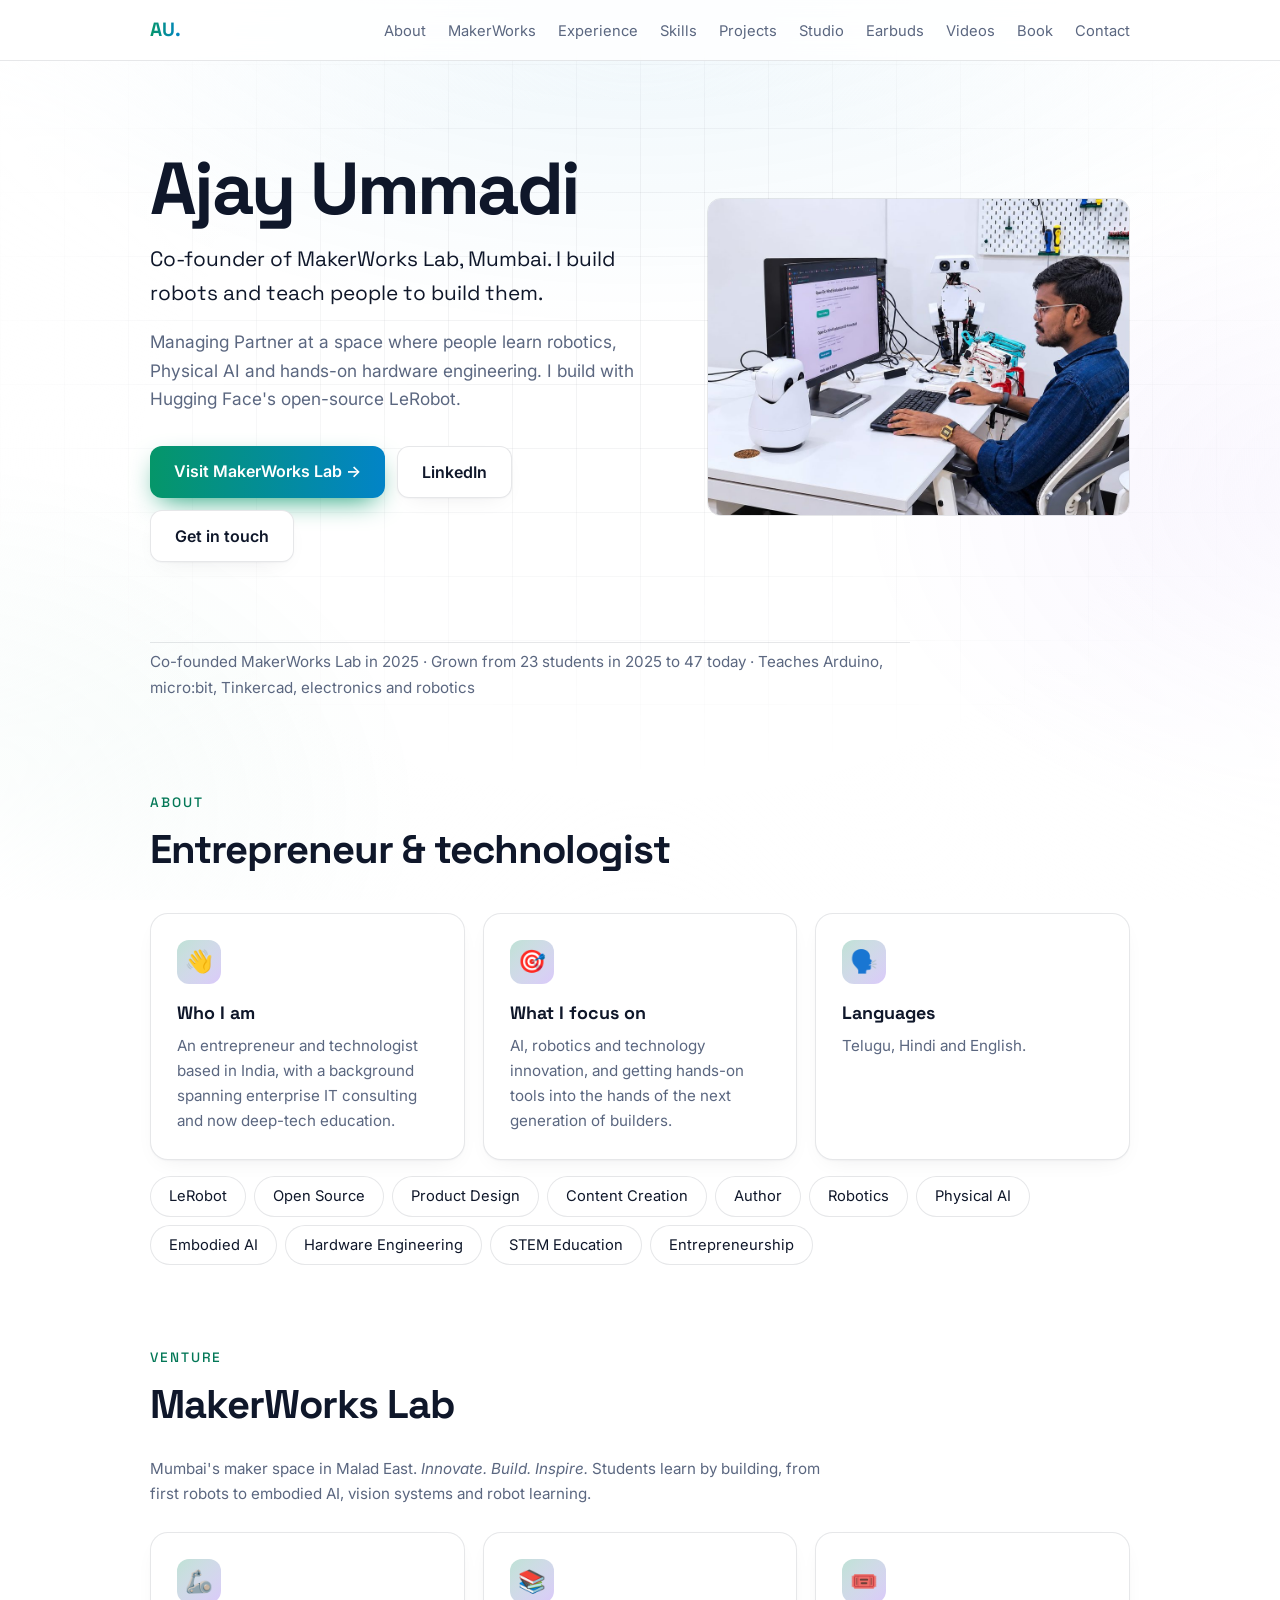
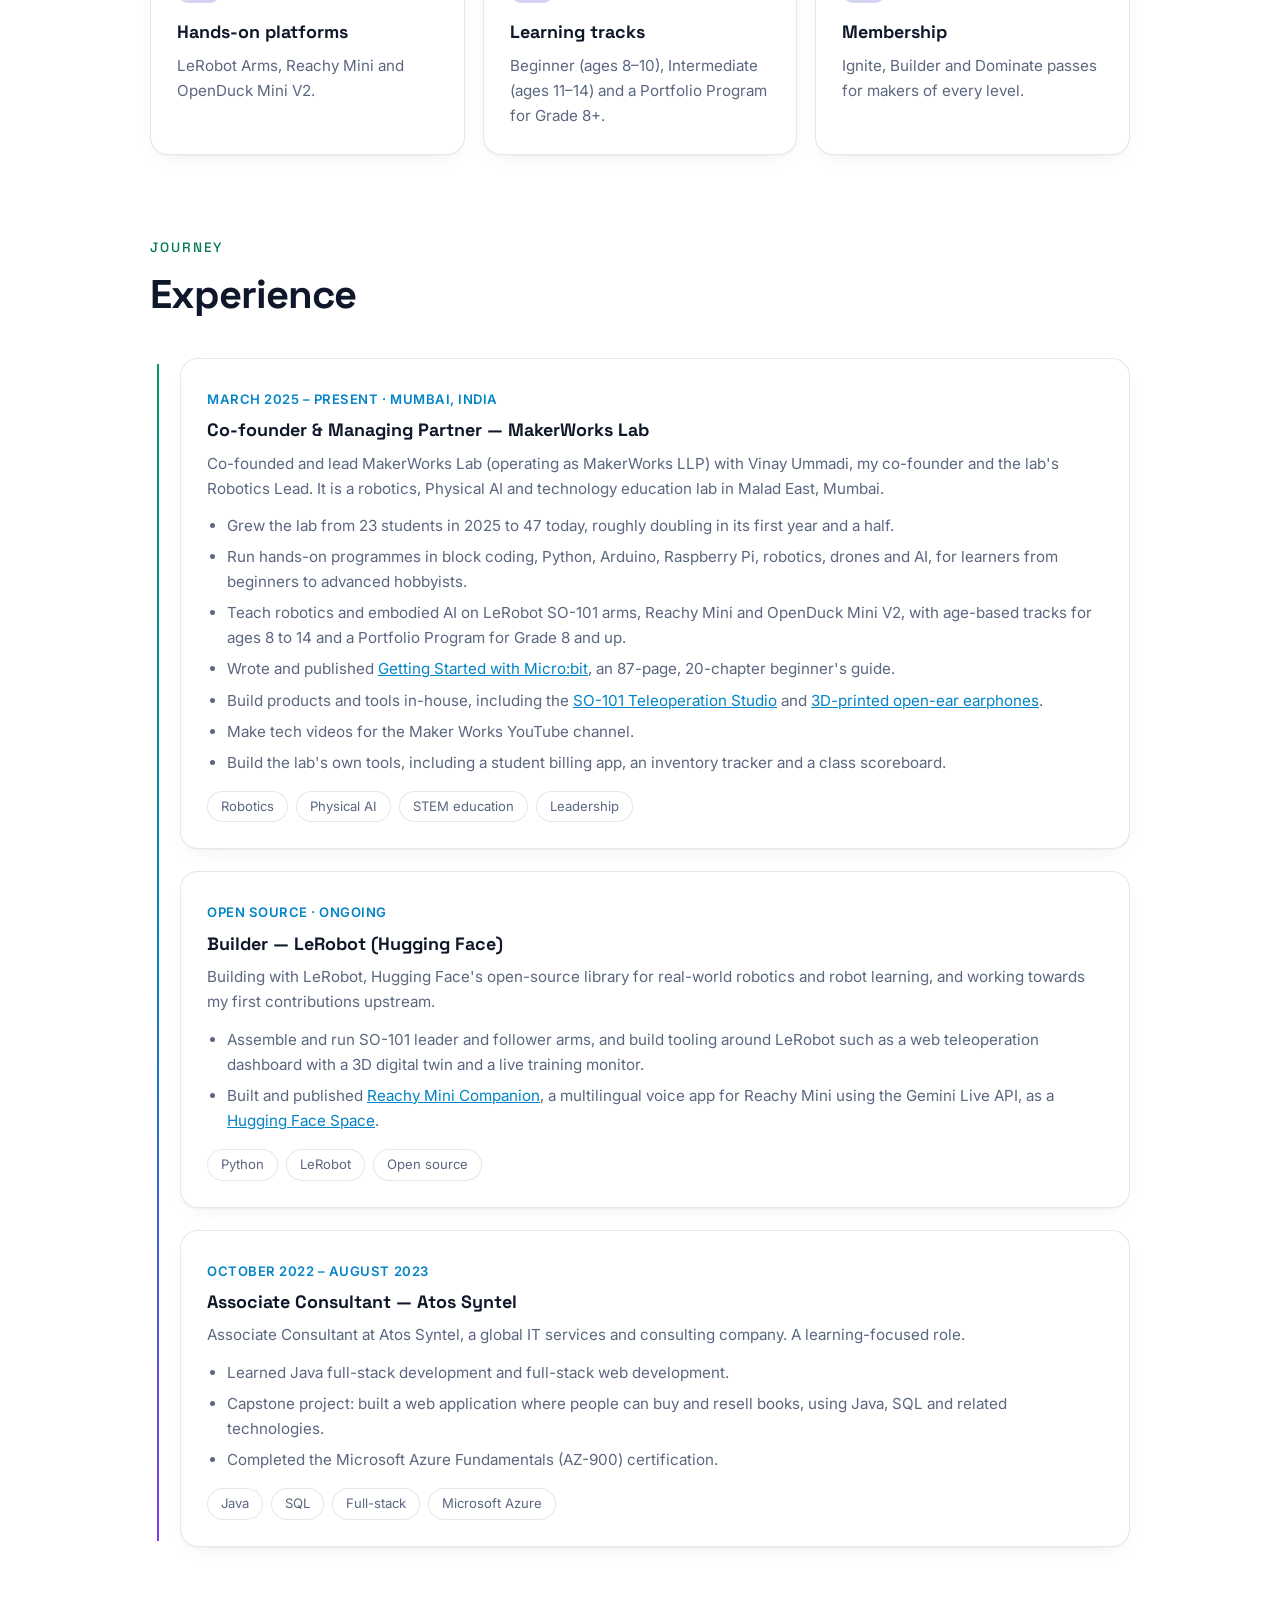
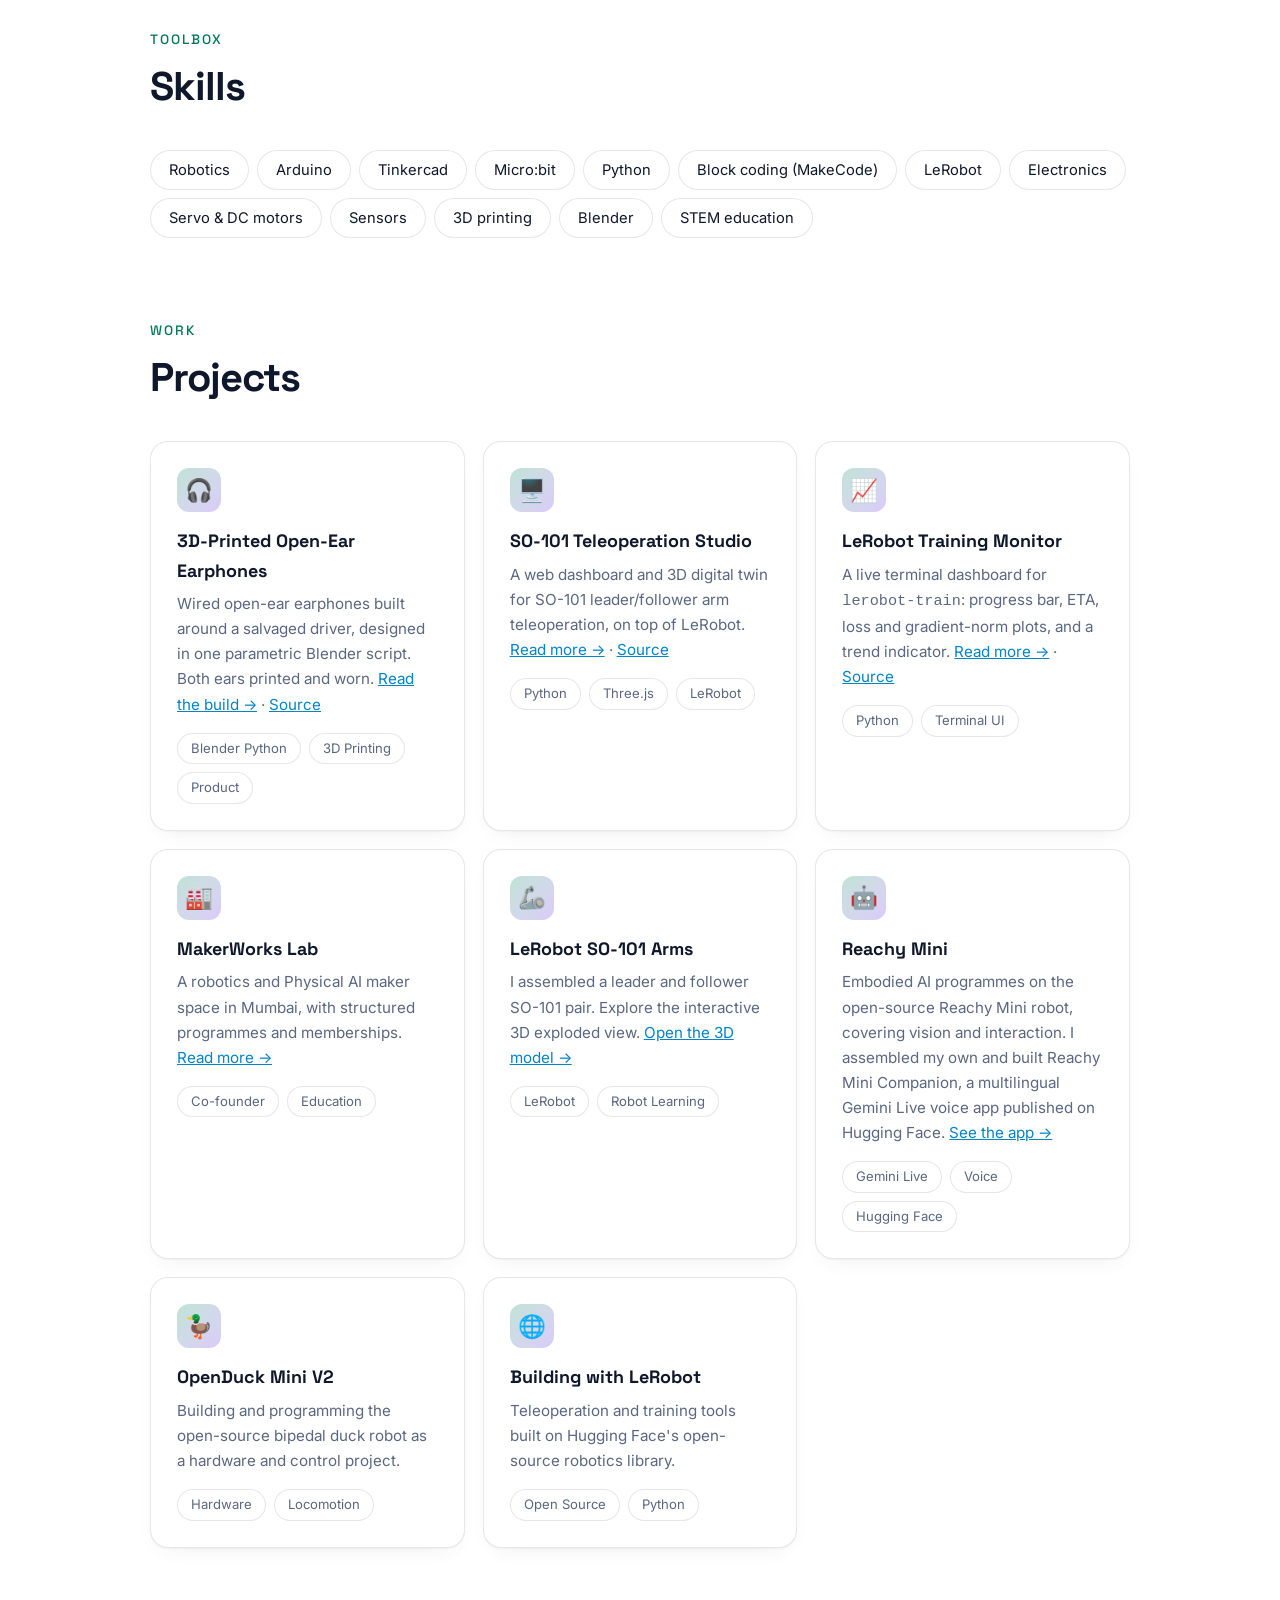
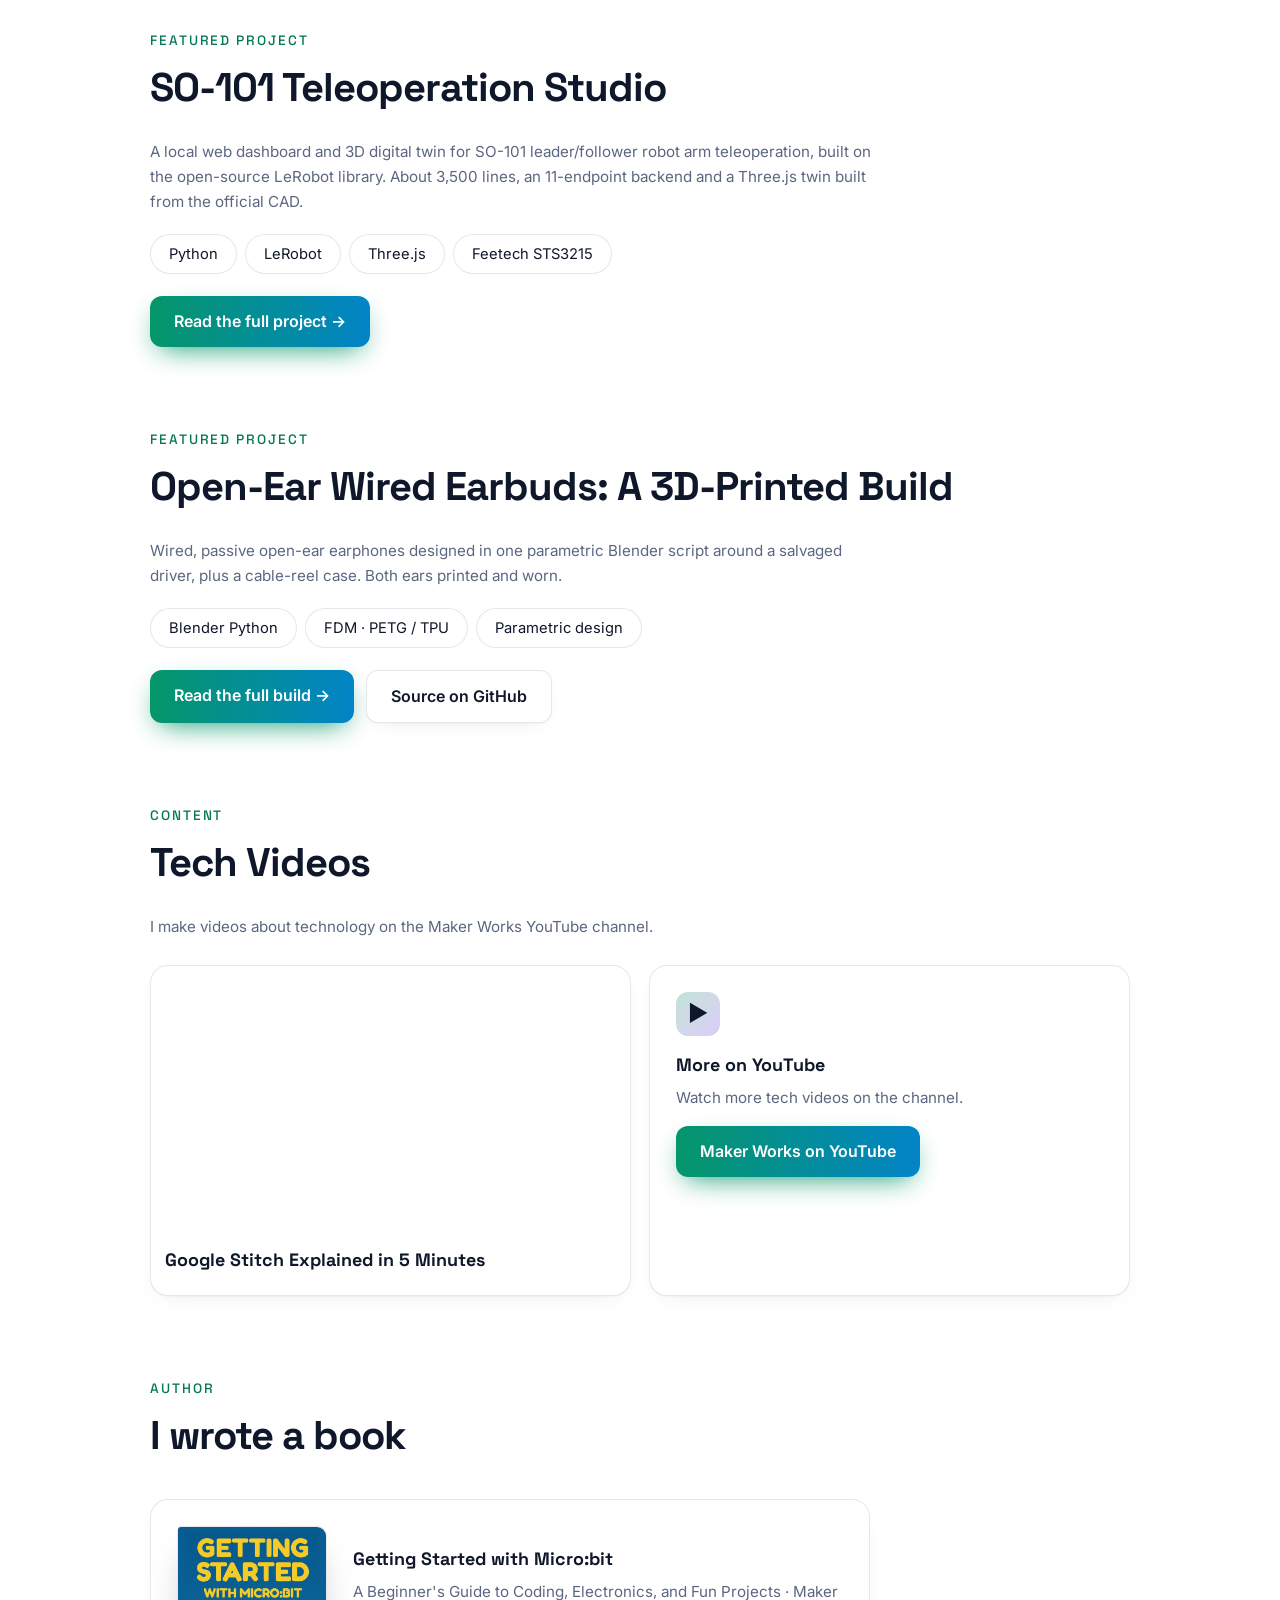
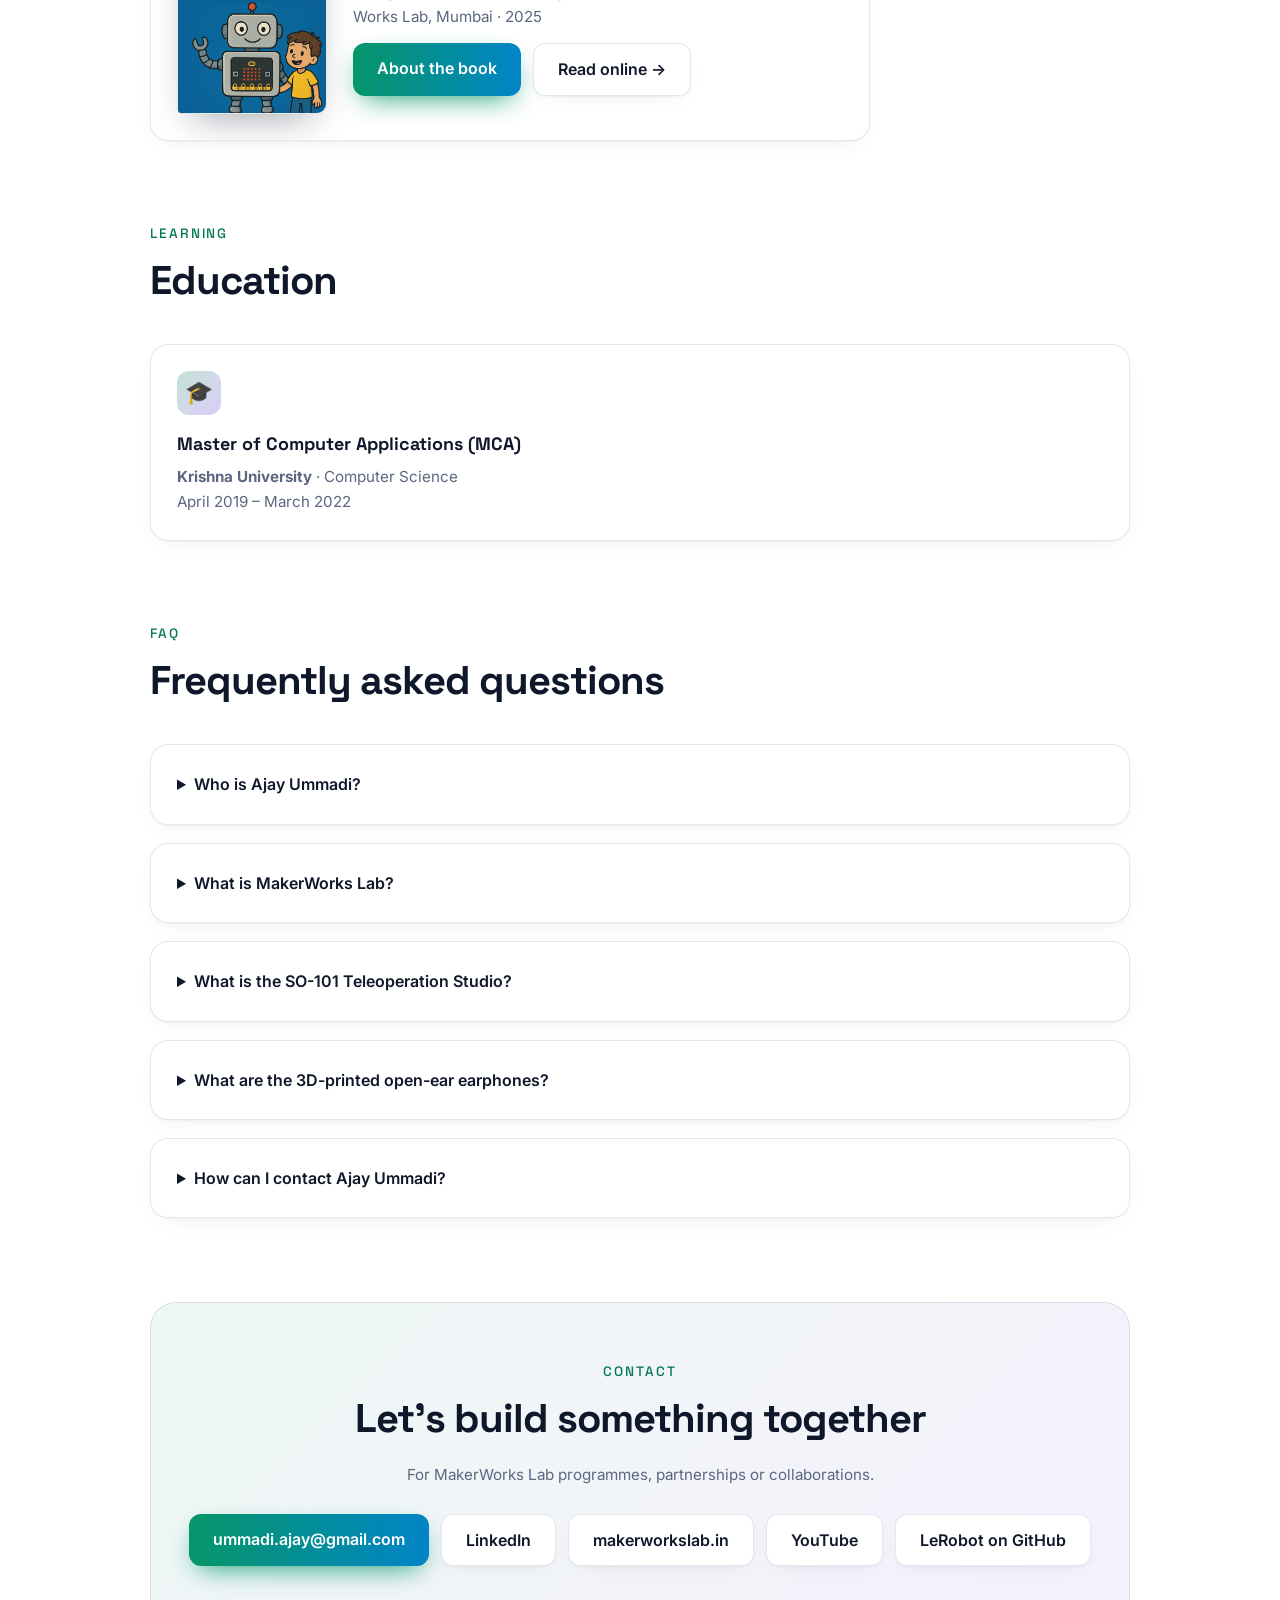
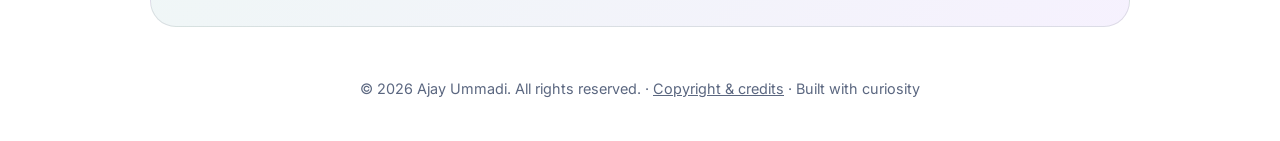
==== commit 2d8dabcd: "Publish Reachy Mini Companion project Co-Authored-By: Claude Sonnet 5.5 <noreply@anthropic.com>" ====
--- a/index.html
+++ b/index.html
@@ -267,7 +267,7 @@
 <div class="item card rv"><small>OPEN SOURCE · ONGOING</small><h3>Builder — LeRobot (Hugging Face)</h3>
 <p class="muted">Building with LeRobot, Hugging Face's open-source library for real-world robotics and robot learning, and working towards my first contributions upstream.</p>
 <ul class="xp"><li>Assemble and run SO-101 leader and follower arms, and build tooling around LeRobot such as a web teleoperation dashboard with a 3D digital twin and a live training monitor.</li>
-<li>Planning a new app for Reachy Mini to publish on Hugging Face.</li></ul>
+<li>Built and published <a href="projects/reachy-mini/">Reachy Mini Companion</a>, a multilingual voice app for Reachy Mini using the Gemini Live API, as a <a href="https://huggingface.co/spaces/ummadiajay/reachy_mini_companion" target="_blank" rel="noopener">Hugging Face Space</a>.</li></ul>
 <div class="chips"><span class="chip">Python</span><span class="chip">LeRobot</span><span class="chip">Open source</span></div></div>
 <div class="item card rv"><small>OCTOBER 2022 – AUGUST 2023</small><h3>Associate Consultant — Atos Syntel</h3>
 <p class="muted">Associate Consultant at Atos Syntel, a global IT services and consulting company. A learning-focused role.</p>
@@ -290,7 +290,7 @@
 <div class="card rv"><div class="ico">📈</div><h3>LeRobot Training Monitor</h3><p>A live terminal dashboard for <code>lerobot-train</code>: progress bar, ETA, loss and gradient-norm plots, and a trend indicator. <a href="projects/lerobot-training-monitor/" style="color:var(--b)">Read more →</a> · <a href="https://github.com/ummadi-ajay/lerobot/blob/dashboard-and-monitor/train_monitor.py" target="_blank" rel="noopener" style="color:var(--b)">Source</a></p><div class="chips"><span class="chip">Python</span><span class="chip">Terminal UI</span></div></div>
 <div class="card rv"><div class="ico">🏭</div><h3>MakerWorks Lab</h3><p>A robotics and Physical AI maker space in Mumbai, with structured programmes and memberships. <a href="projects/makerworks-lab/" style="color:var(--b)">Read more →</a></p><div class="chips"><span class="chip">Co-founder</span><span class="chip">Education</span></div></div>
 <div class="card rv"><div class="ico">🦾</div><h3>LeRobot SO-101 Arms</h3><p>I assembled a leader and follower SO-101 pair. Explore the interactive 3D exploded view. <a href="projects/lerobot-so-101/" style="color:var(--b)">Open the 3D model →</a></p><div class="chips"><span class="chip">LeRobot</span><span class="chip">Robot Learning</span></div></div>
-<div class="card rv"><div class="ico">🤖</div><h3>Reachy Mini</h3><p>Embodied AI programmes on the open-source Reachy Mini robot, covering vision and interaction. I assembled my own and am planning a Hugging Face app for it. <a href="projects/reachy-mini/" style="color:var(--b)">See the page →</a></p><div class="chips"><span class="chip">Embodied AI</span><span class="chip">Vision</span></div></div>
+<div class="card rv"><div class="ico">🤖</div><h3>Reachy Mini</h3><p>Embodied AI programmes on the open-source Reachy Mini robot, covering vision and interaction. I assembled my own and built Reachy Mini Companion, a multilingual Gemini Live voice app published on Hugging Face. <a href="projects/reachy-mini/" style="color:var(--b)">See the app →</a></p><div class="chips"><span class="chip">Gemini Live</span><span class="chip">Voice</span><span class="chip">Hugging Face</span></div></div>
 <div class="card rv"><div class="ico">🦆</div><h3>OpenDuck Mini V2</h3><p>Building and programming the open-source bipedal duck robot as a hardware and control project.</p><div class="chips"><span class="chip">Hardware</span><span class="chip">Locomotion</span></div></div>
 <div class="card rv"><div class="ico">🌐</div><h3>Building with LeRobot</h3><p>Teleoperation and training tools built on Hugging Face's open-source robotics library.</p><div class="chips"><span class="chip">Open Source</span><span class="chip">Python</span></div></div>
 </div>
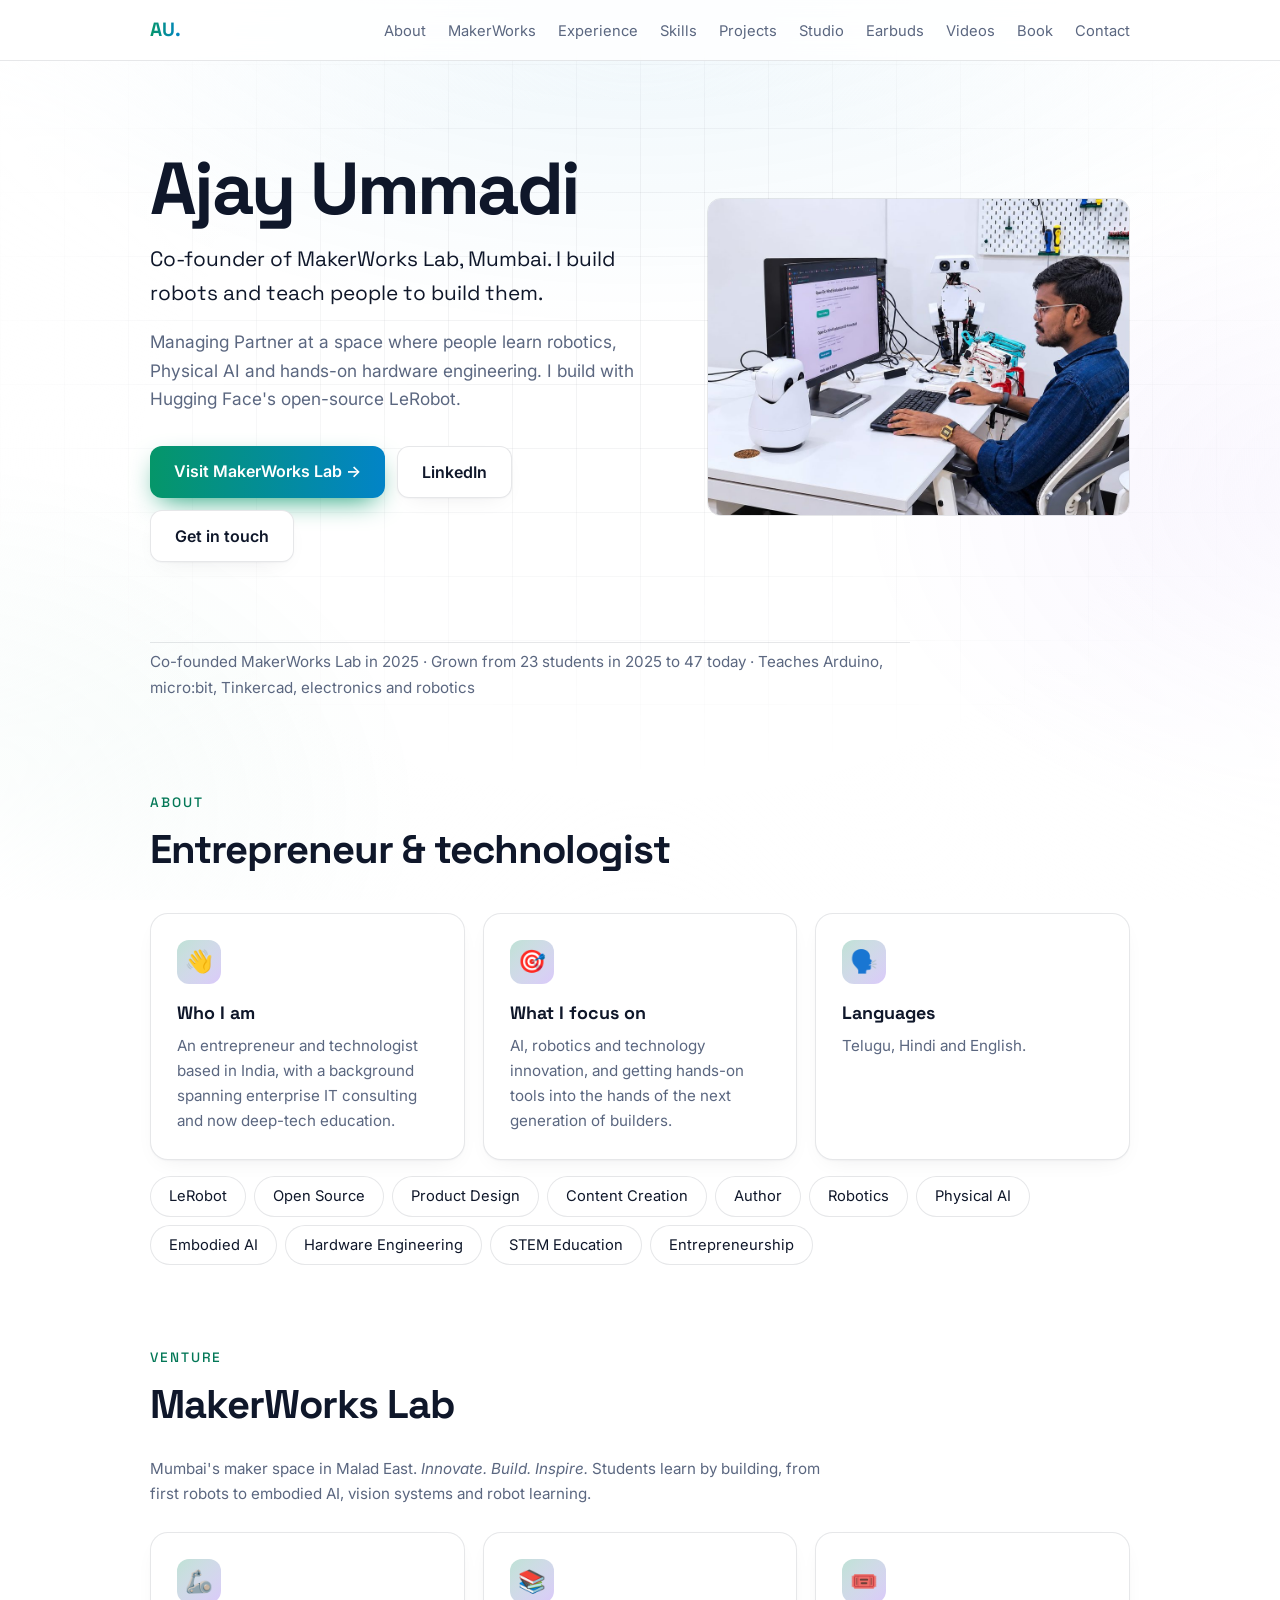
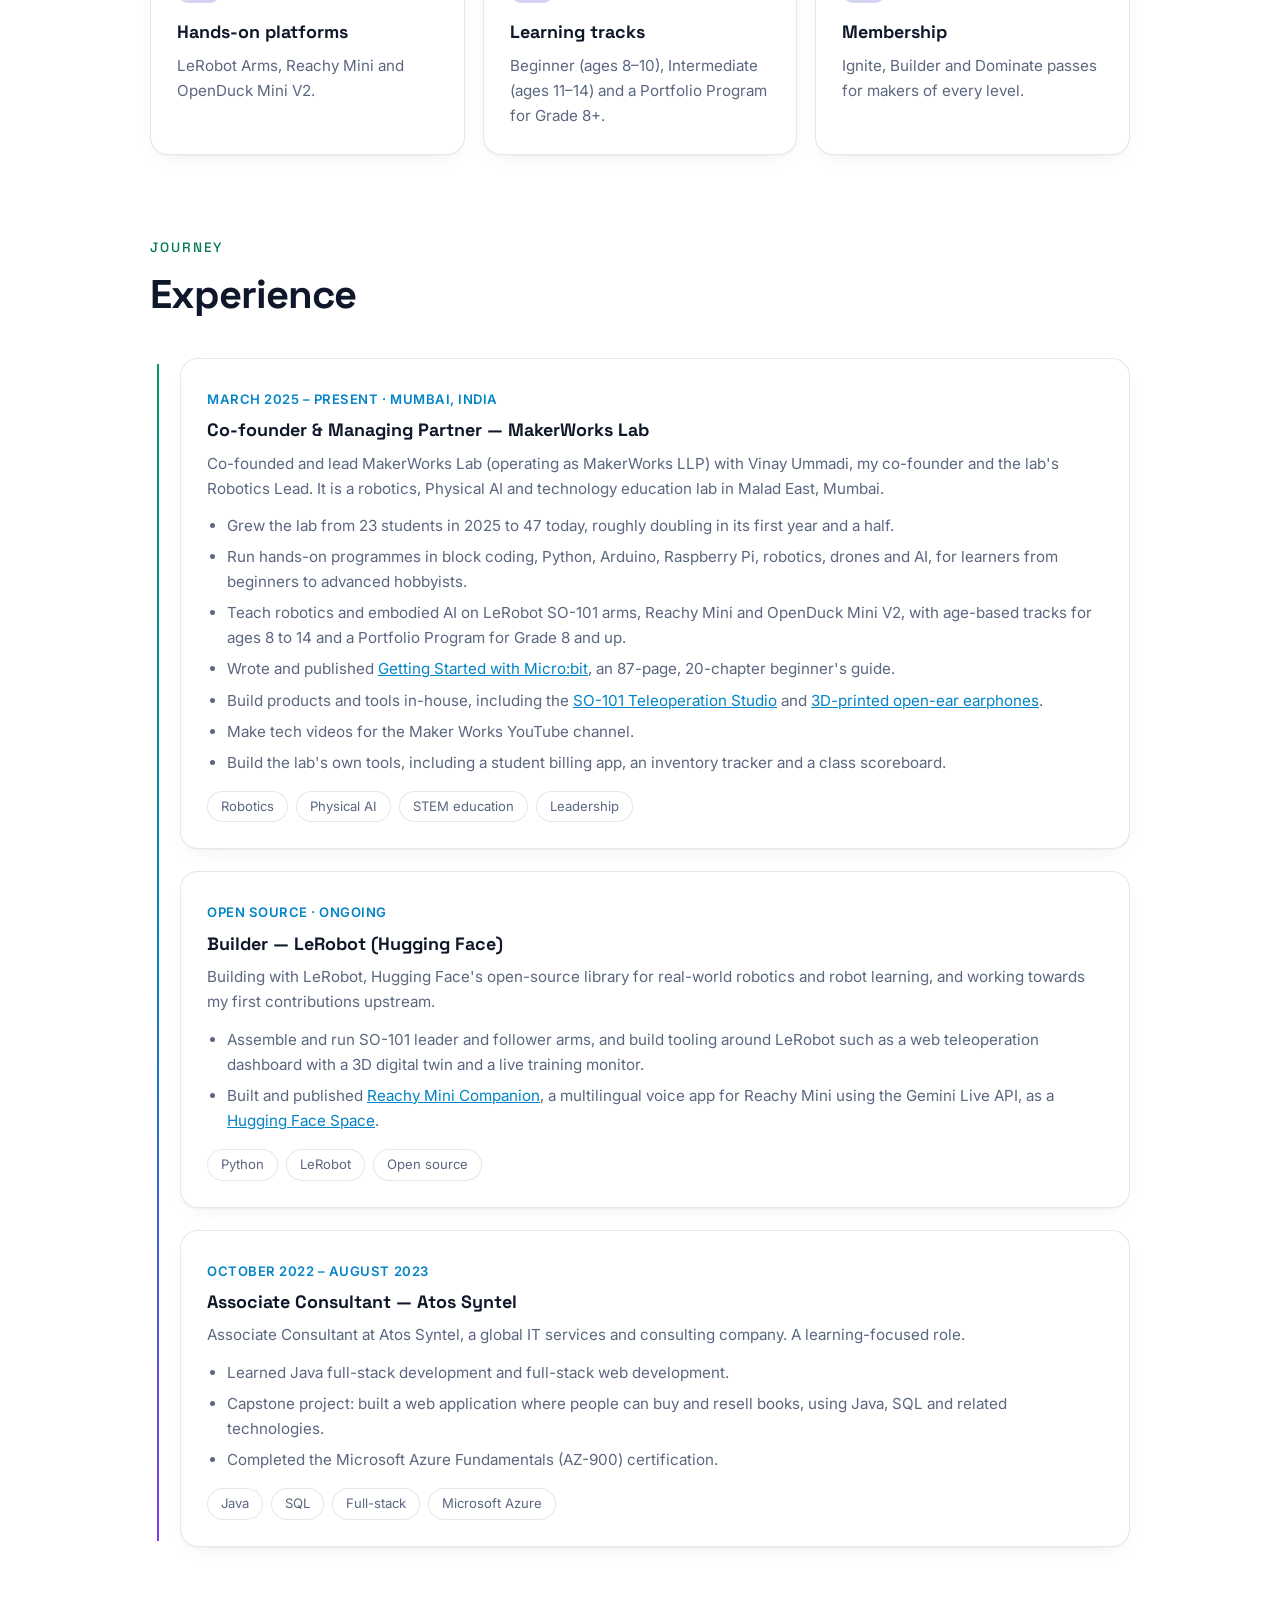
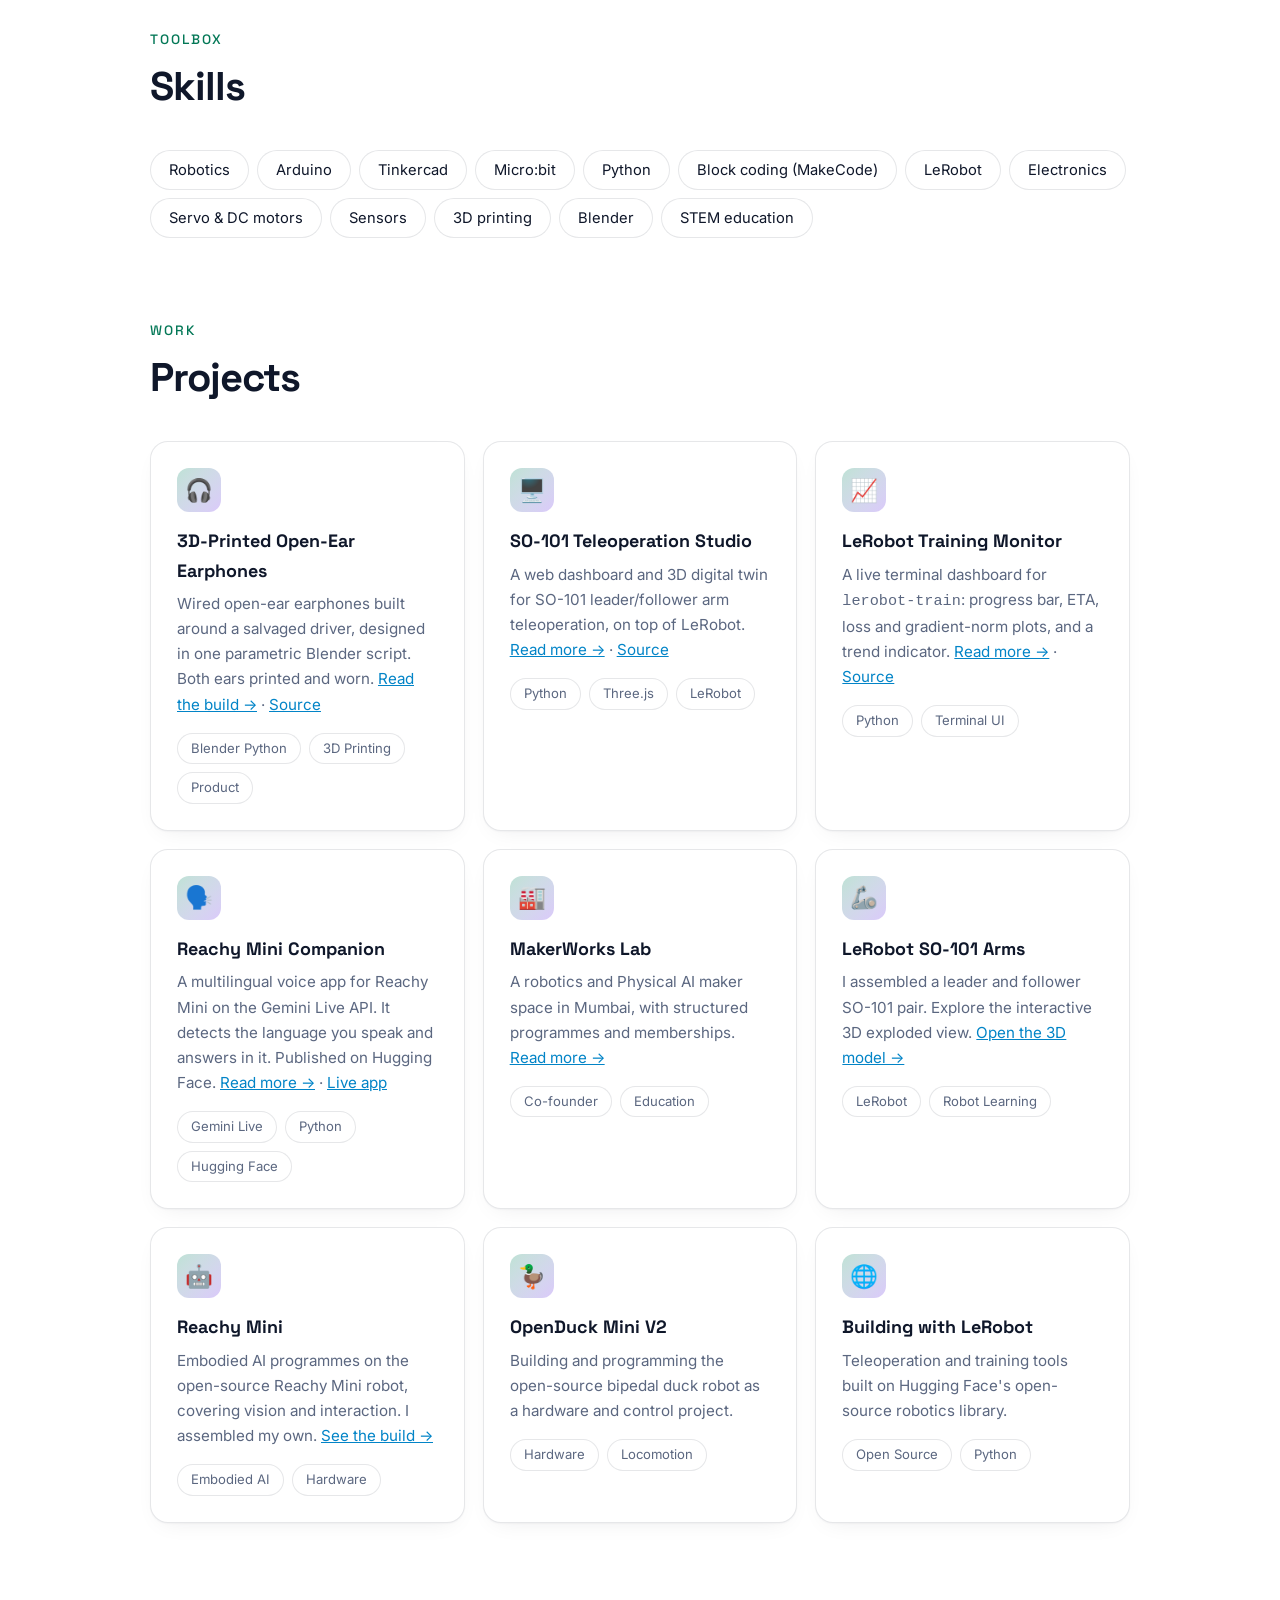
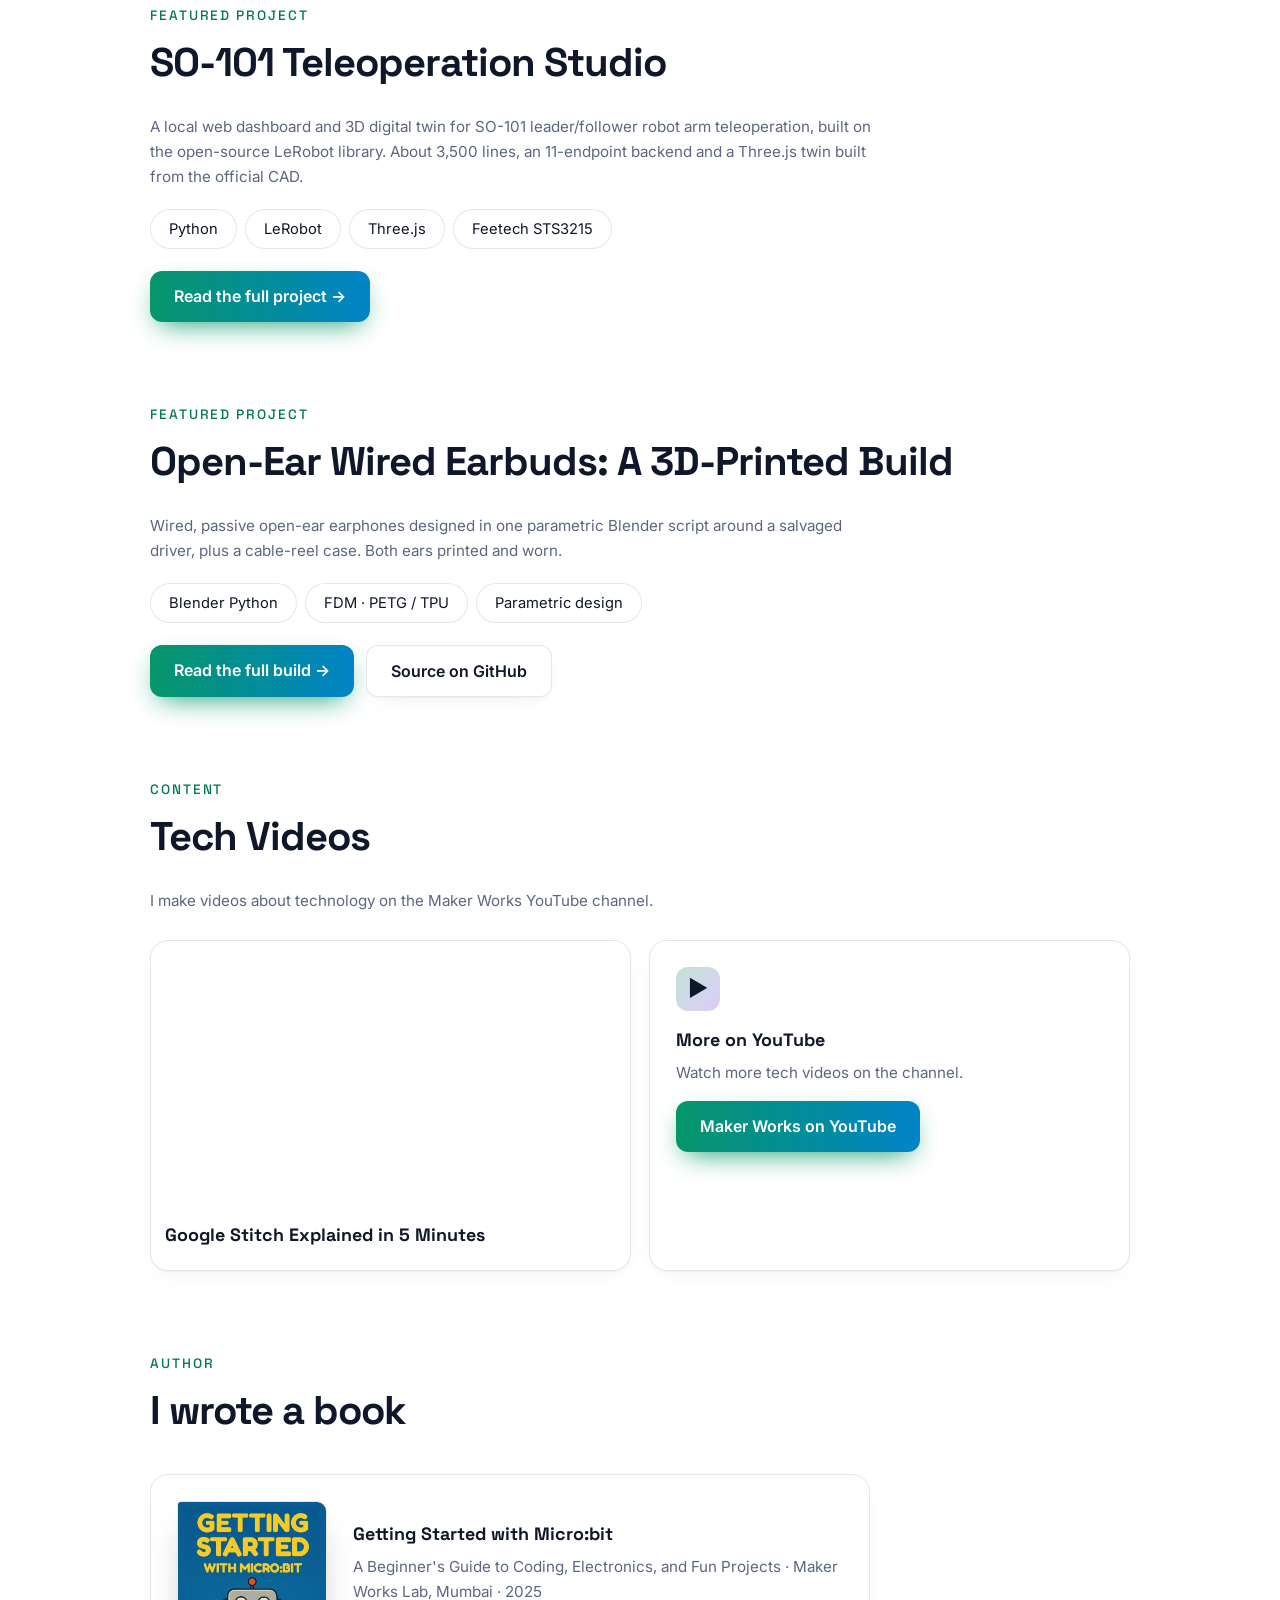
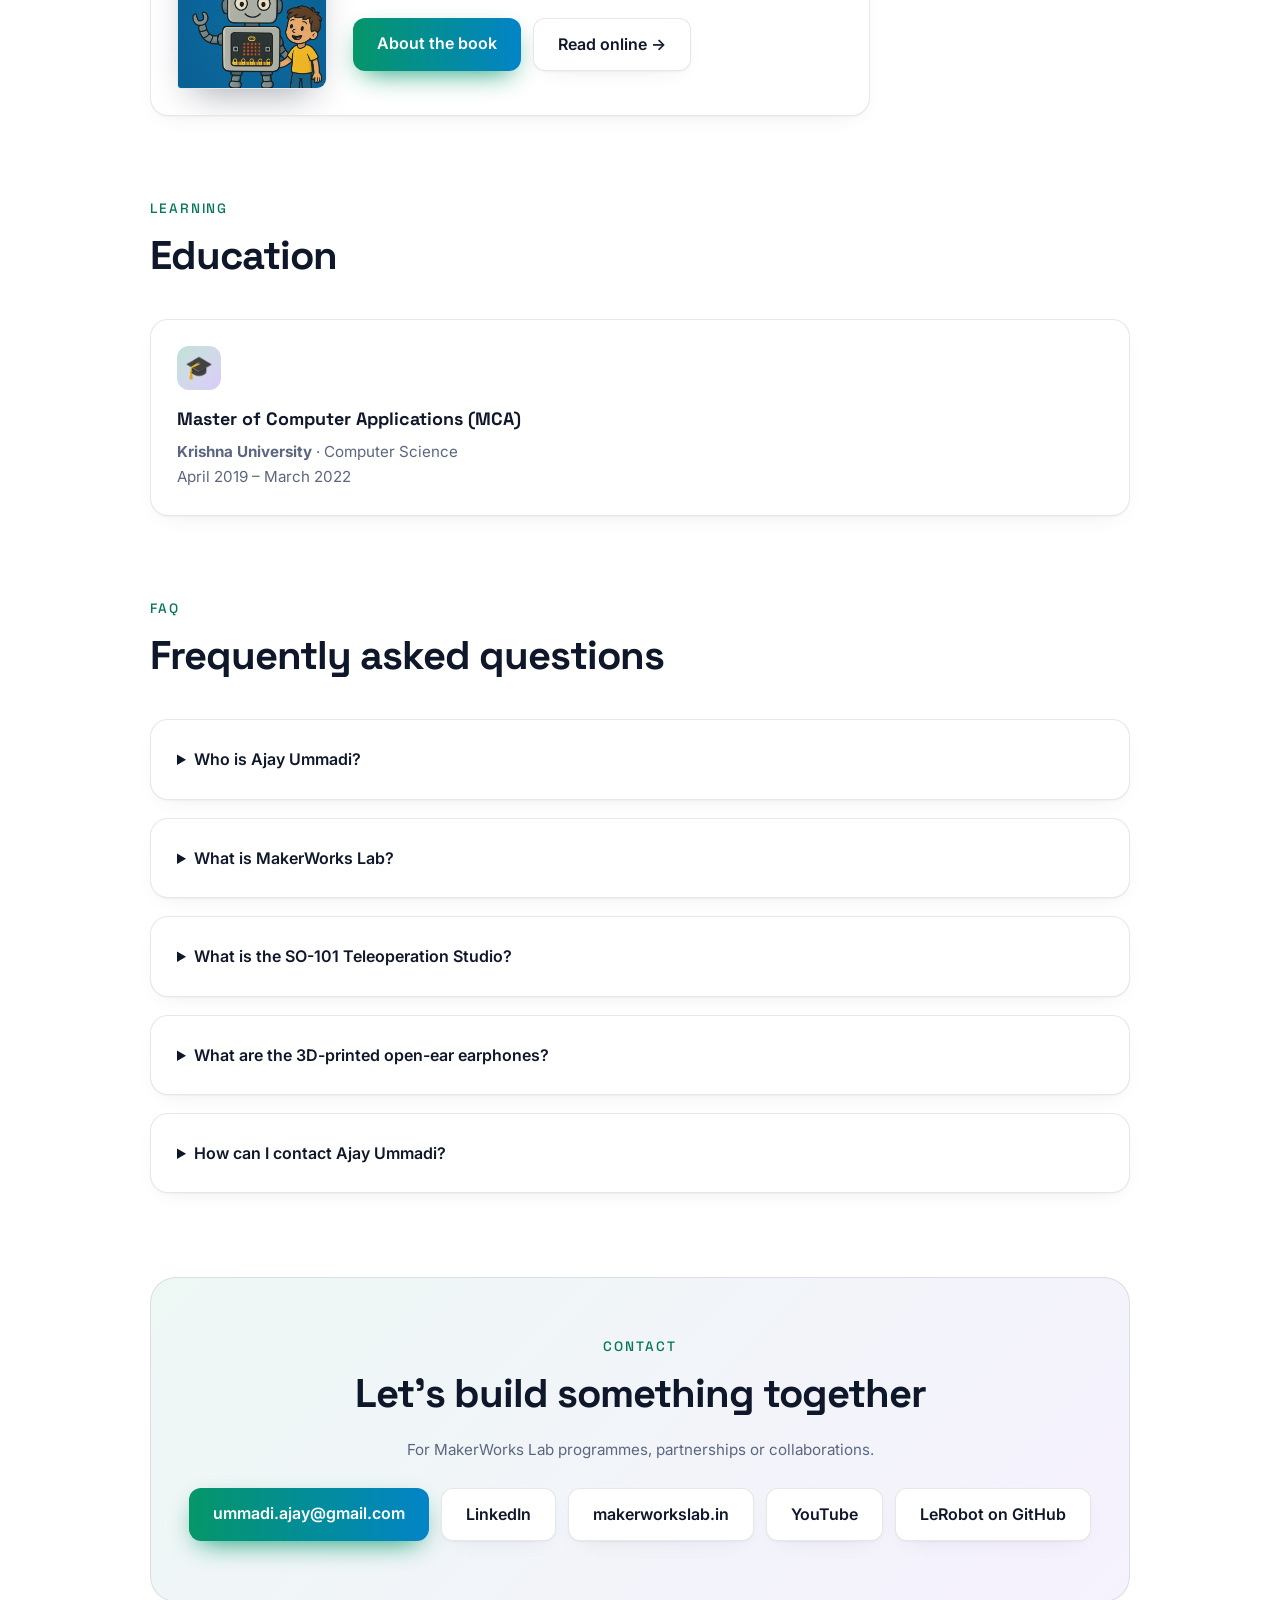
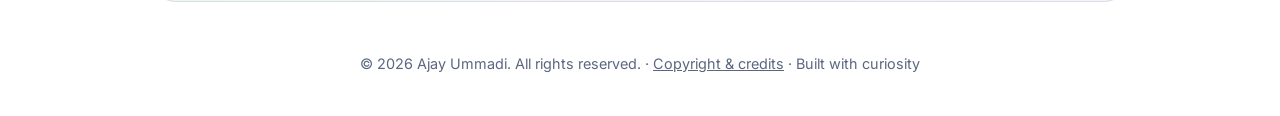
==== commit 65ff5bf4: "Give Reachy Mini Companion its own project page and add a projects index Co-Authored-By: Claude Sonn" ====
--- a/index.html
+++ b/index.html
@@ -267,7 +267,7 @@
 <div class="item card rv"><small>OPEN SOURCE · ONGOING</small><h3>Builder — LeRobot (Hugging Face)</h3>
 <p class="muted">Building with LeRobot, Hugging Face's open-source library for real-world robotics and robot learning, and working towards my first contributions upstream.</p>
 <ul class="xp"><li>Assemble and run SO-101 leader and follower arms, and build tooling around LeRobot such as a web teleoperation dashboard with a 3D digital twin and a live training monitor.</li>
-<li>Built and published <a href="projects/reachy-mini/">Reachy Mini Companion</a>, a multilingual voice app for Reachy Mini using the Gemini Live API, as a <a href="https://huggingface.co/spaces/ummadiajay/reachy_mini_companion" target="_blank" rel="noopener">Hugging Face Space</a>.</li></ul>
+<li>Built and published <a href="projects/reachy-mini-companion/">Reachy Mini Companion</a>, a multilingual voice app for Reachy Mini using the Gemini Live API, as a <a href="https://huggingface.co/spaces/ummadiajay/reachy_mini_companion" target="_blank" rel="noopener">Hugging Face Space</a>.</li></ul>
 <div class="chips"><span class="chip">Python</span><span class="chip">LeRobot</span><span class="chip">Open source</span></div></div>
 <div class="item card rv"><small>OCTOBER 2022 – AUGUST 2023</small><h3>Associate Consultant — Atos Syntel</h3>
 <p class="muted">Associate Consultant at Atos Syntel, a global IT services and consulting company. A learning-focused role.</p>
@@ -288,9 +288,10 @@
 <div class="card rv"><div class="ico">🎧</div><h3>3D-Printed Open-Ear Earphones</h3><p>Wired open-ear earphones built around a salvaged driver, designed in one parametric Blender script. Both ears printed and worn. <a href="projects/open-ear-earbuds/" style="color:var(--b)">Read the build →</a> · <a href="https://github.com/ummadi-ajay/open-ear-earbuds" target="_blank" rel="noopener" style="color:var(--b)">Source</a></p><div class="chips"><span class="chip">Blender Python</span><span class="chip">3D Printing</span><span class="chip">Product</span></div></div>
 <div class="card rv"><div class="ico">🖥️</div><h3>SO-101 Teleoperation Studio</h3><p>A web dashboard and 3D digital twin for SO-101 leader/follower arm teleoperation, on top of LeRobot. <a href="projects/so-101-teleoperation-studio/" style="color:var(--b)">Read more →</a> · <a href="https://github.com/ummadi-ajay/lerobot/tree/dashboard-and-monitor/dashboard" target="_blank" rel="noopener" style="color:var(--b)">Source</a></p><div class="chips"><span class="chip">Python</span><span class="chip">Three.js</span><span class="chip">LeRobot</span></div></div>
 <div class="card rv"><div class="ico">📈</div><h3>LeRobot Training Monitor</h3><p>A live terminal dashboard for <code>lerobot-train</code>: progress bar, ETA, loss and gradient-norm plots, and a trend indicator. <a href="projects/lerobot-training-monitor/" style="color:var(--b)">Read more →</a> · <a href="https://github.com/ummadi-ajay/lerobot/blob/dashboard-and-monitor/train_monitor.py" target="_blank" rel="noopener" style="color:var(--b)">Source</a></p><div class="chips"><span class="chip">Python</span><span class="chip">Terminal UI</span></div></div>
+<div class="card rv"><div class="ico">🗣️</div><h3>Reachy Mini Companion</h3><p>A multilingual voice app for Reachy Mini on the Gemini Live API. It detects the language you speak and answers in it. Published on Hugging Face. <a href="projects/reachy-mini-companion/" style="color:var(--b)">Read more →</a> · <a href="https://huggingface.co/spaces/ummadiajay/reachy_mini_companion" target="_blank" rel="noopener" style="color:var(--b)">Live app</a></p><div class="chips"><span class="chip">Gemini Live</span><span class="chip">Python</span><span class="chip">Hugging Face</span></div></div>
 <div class="card rv"><div class="ico">🏭</div><h3>MakerWorks Lab</h3><p>A robotics and Physical AI maker space in Mumbai, with structured programmes and memberships. <a href="projects/makerworks-lab/" style="color:var(--b)">Read more →</a></p><div class="chips"><span class="chip">Co-founder</span><span class="chip">Education</span></div></div>
 <div class="card rv"><div class="ico">🦾</div><h3>LeRobot SO-101 Arms</h3><p>I assembled a leader and follower SO-101 pair. Explore the interactive 3D exploded view. <a href="projects/lerobot-so-101/" style="color:var(--b)">Open the 3D model →</a></p><div class="chips"><span class="chip">LeRobot</span><span class="chip">Robot Learning</span></div></div>
-<div class="card rv"><div class="ico">🤖</div><h3>Reachy Mini</h3><p>Embodied AI programmes on the open-source Reachy Mini robot, covering vision and interaction. I assembled my own and built Reachy Mini Companion, a multilingual Gemini Live voice app published on Hugging Face. <a href="projects/reachy-mini/" style="color:var(--b)">See the app →</a></p><div class="chips"><span class="chip">Gemini Live</span><span class="chip">Voice</span><span class="chip">Hugging Face</span></div></div>
+<div class="card rv"><div class="ico">🤖</div><h3>Reachy Mini</h3><p>Embodied AI programmes on the open-source Reachy Mini robot, covering vision and interaction. I assembled my own. <a href="projects/reachy-mini/" style="color:var(--b)">See the build →</a></p><div class="chips"><span class="chip">Embodied AI</span><span class="chip">Hardware</span></div></div>
 <div class="card rv"><div class="ico">🦆</div><h3>OpenDuck Mini V2</h3><p>Building and programming the open-source bipedal duck robot as a hardware and control project.</p><div class="chips"><span class="chip">Hardware</span><span class="chip">Locomotion</span></div></div>
 <div class="card rv"><div class="ico">🌐</div><h3>Building with LeRobot</h3><p>Teleoperation and training tools built on Hugging Face's open-source robotics library.</p><div class="chips"><span class="chip">Open Source</span><span class="chip">Python</span></div></div>
 </div>
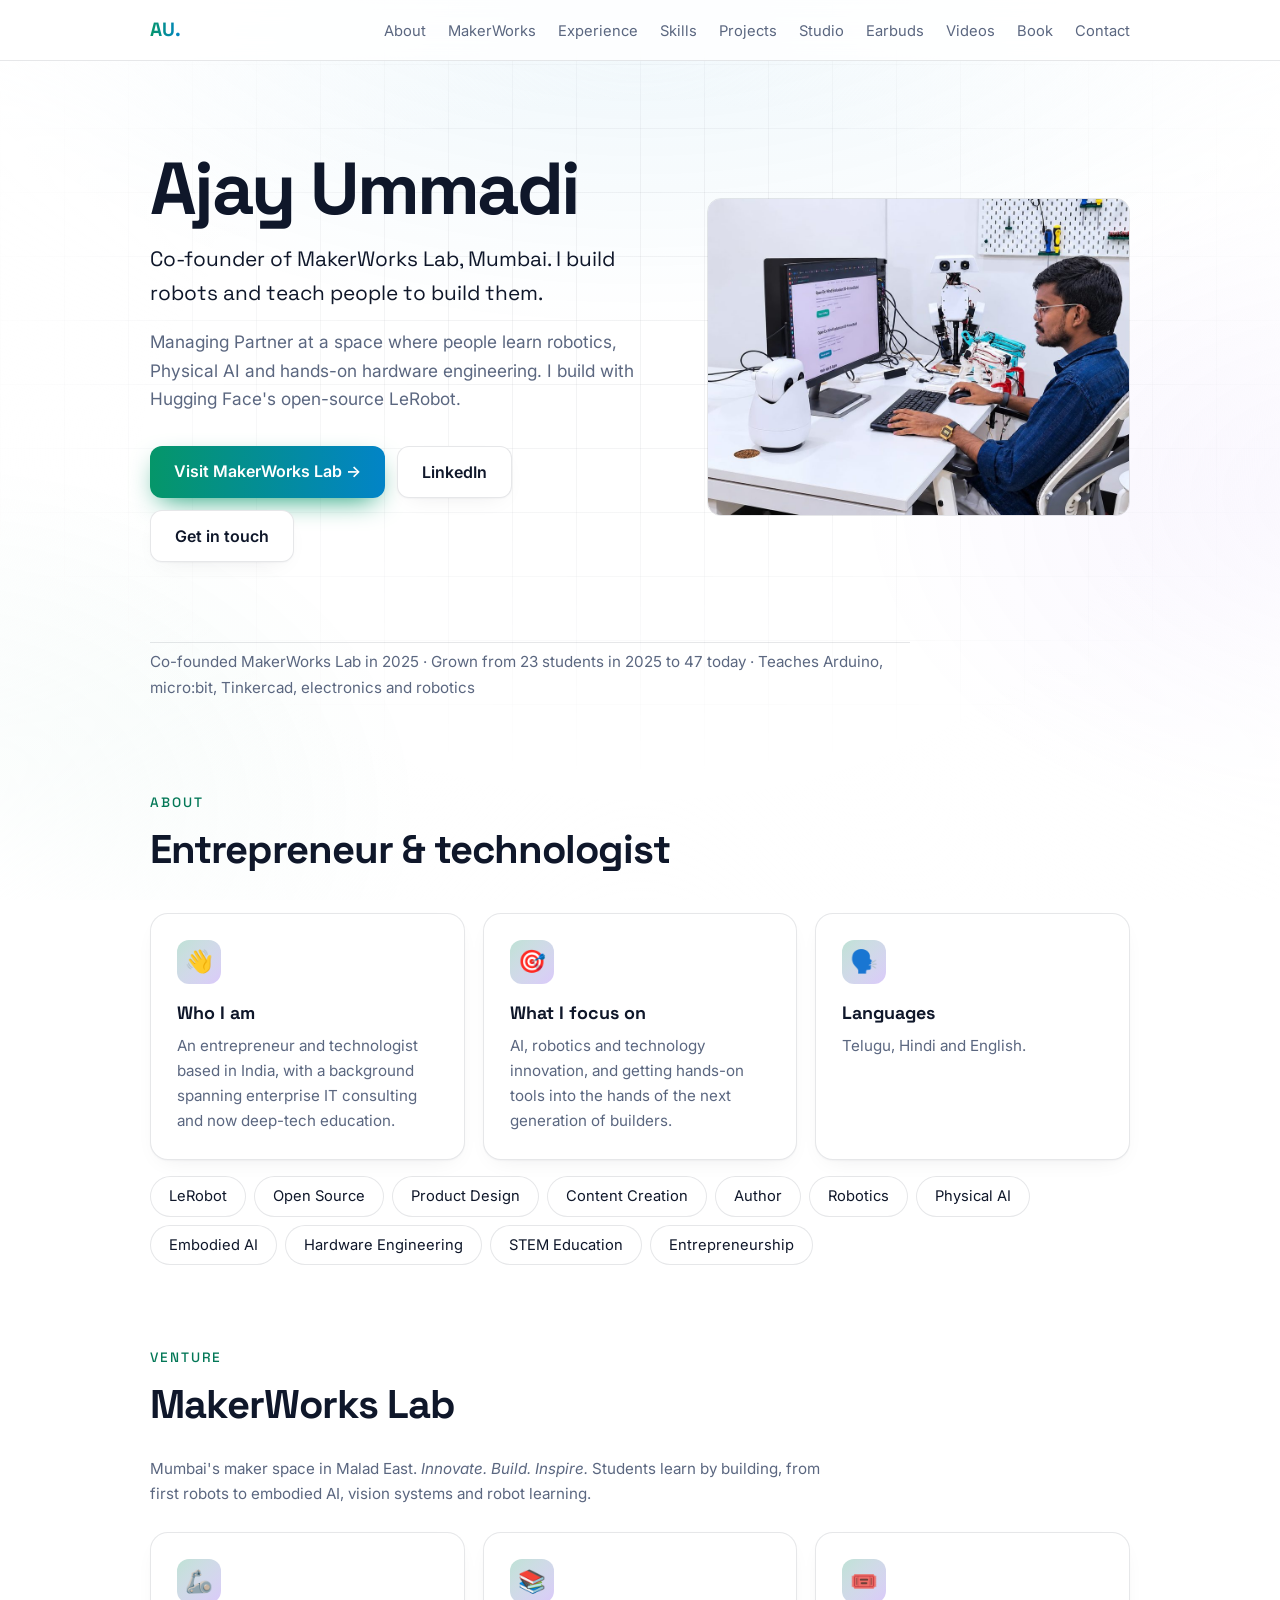
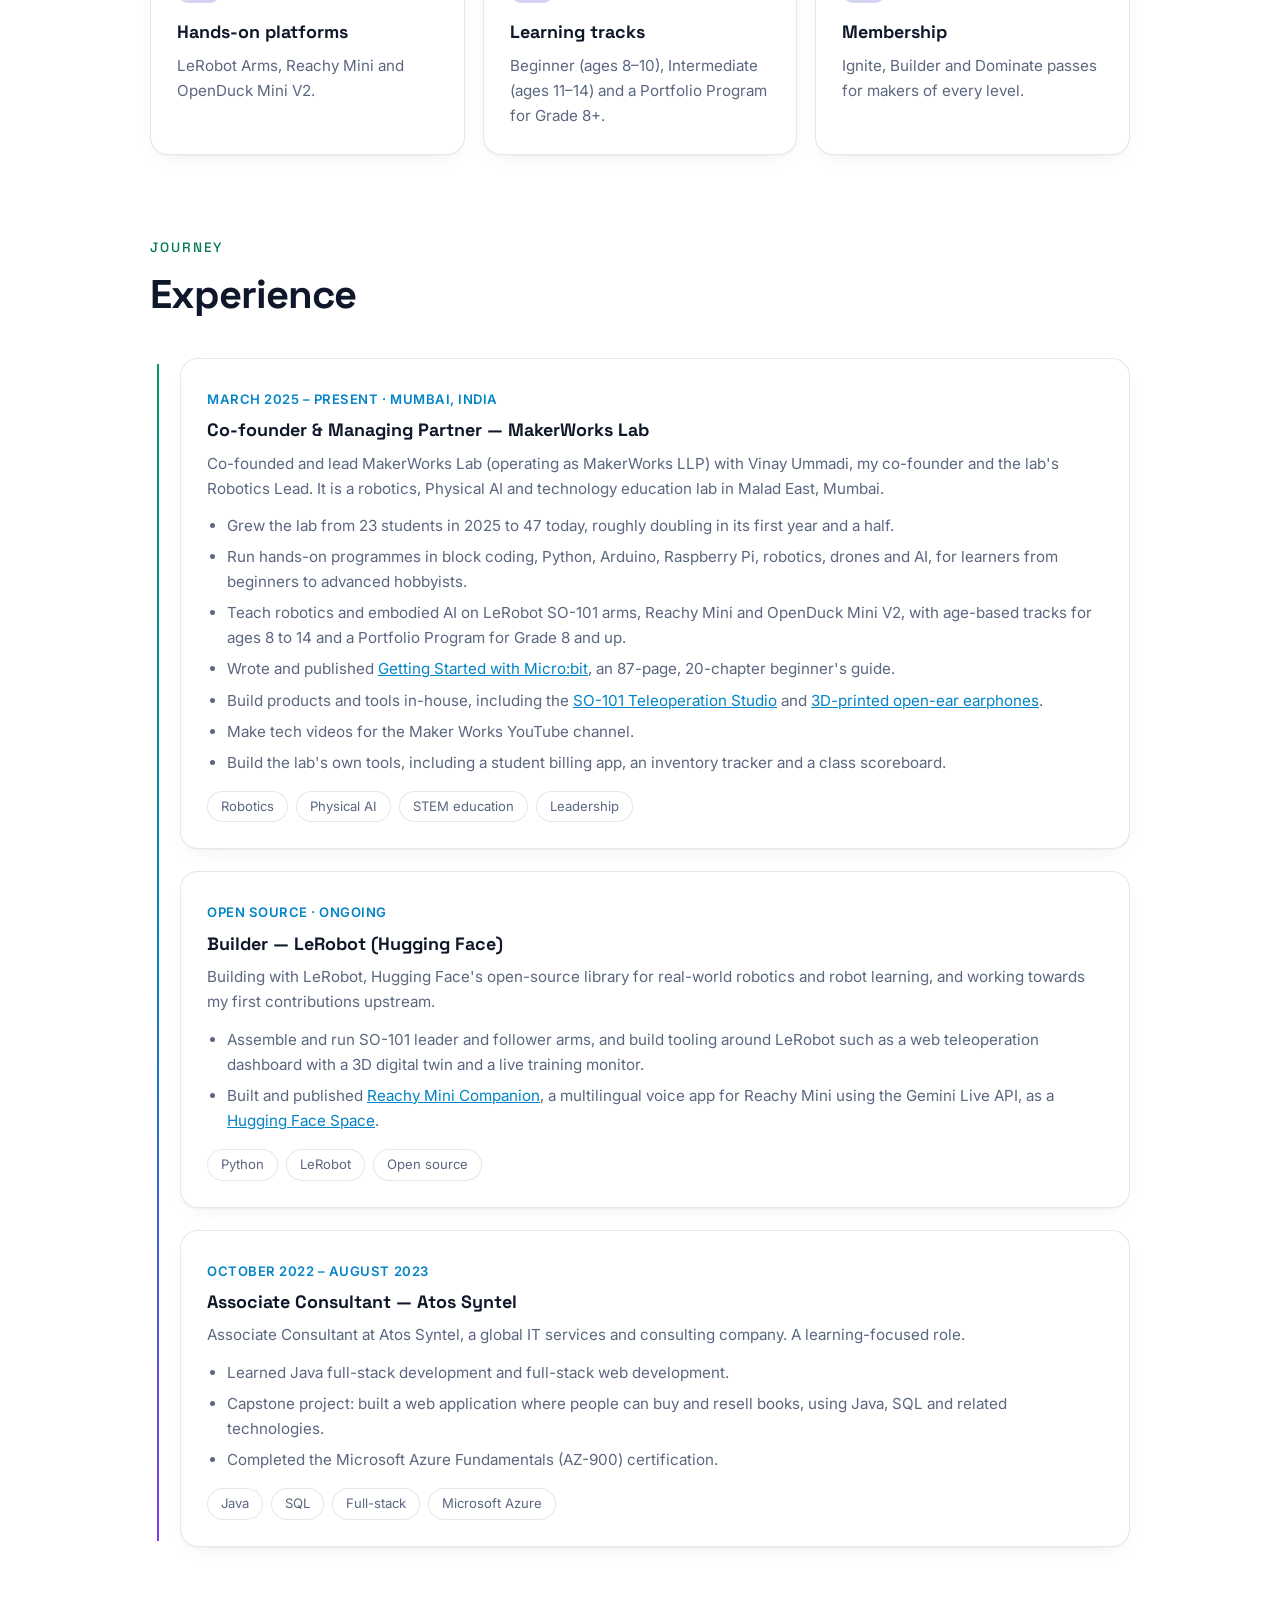
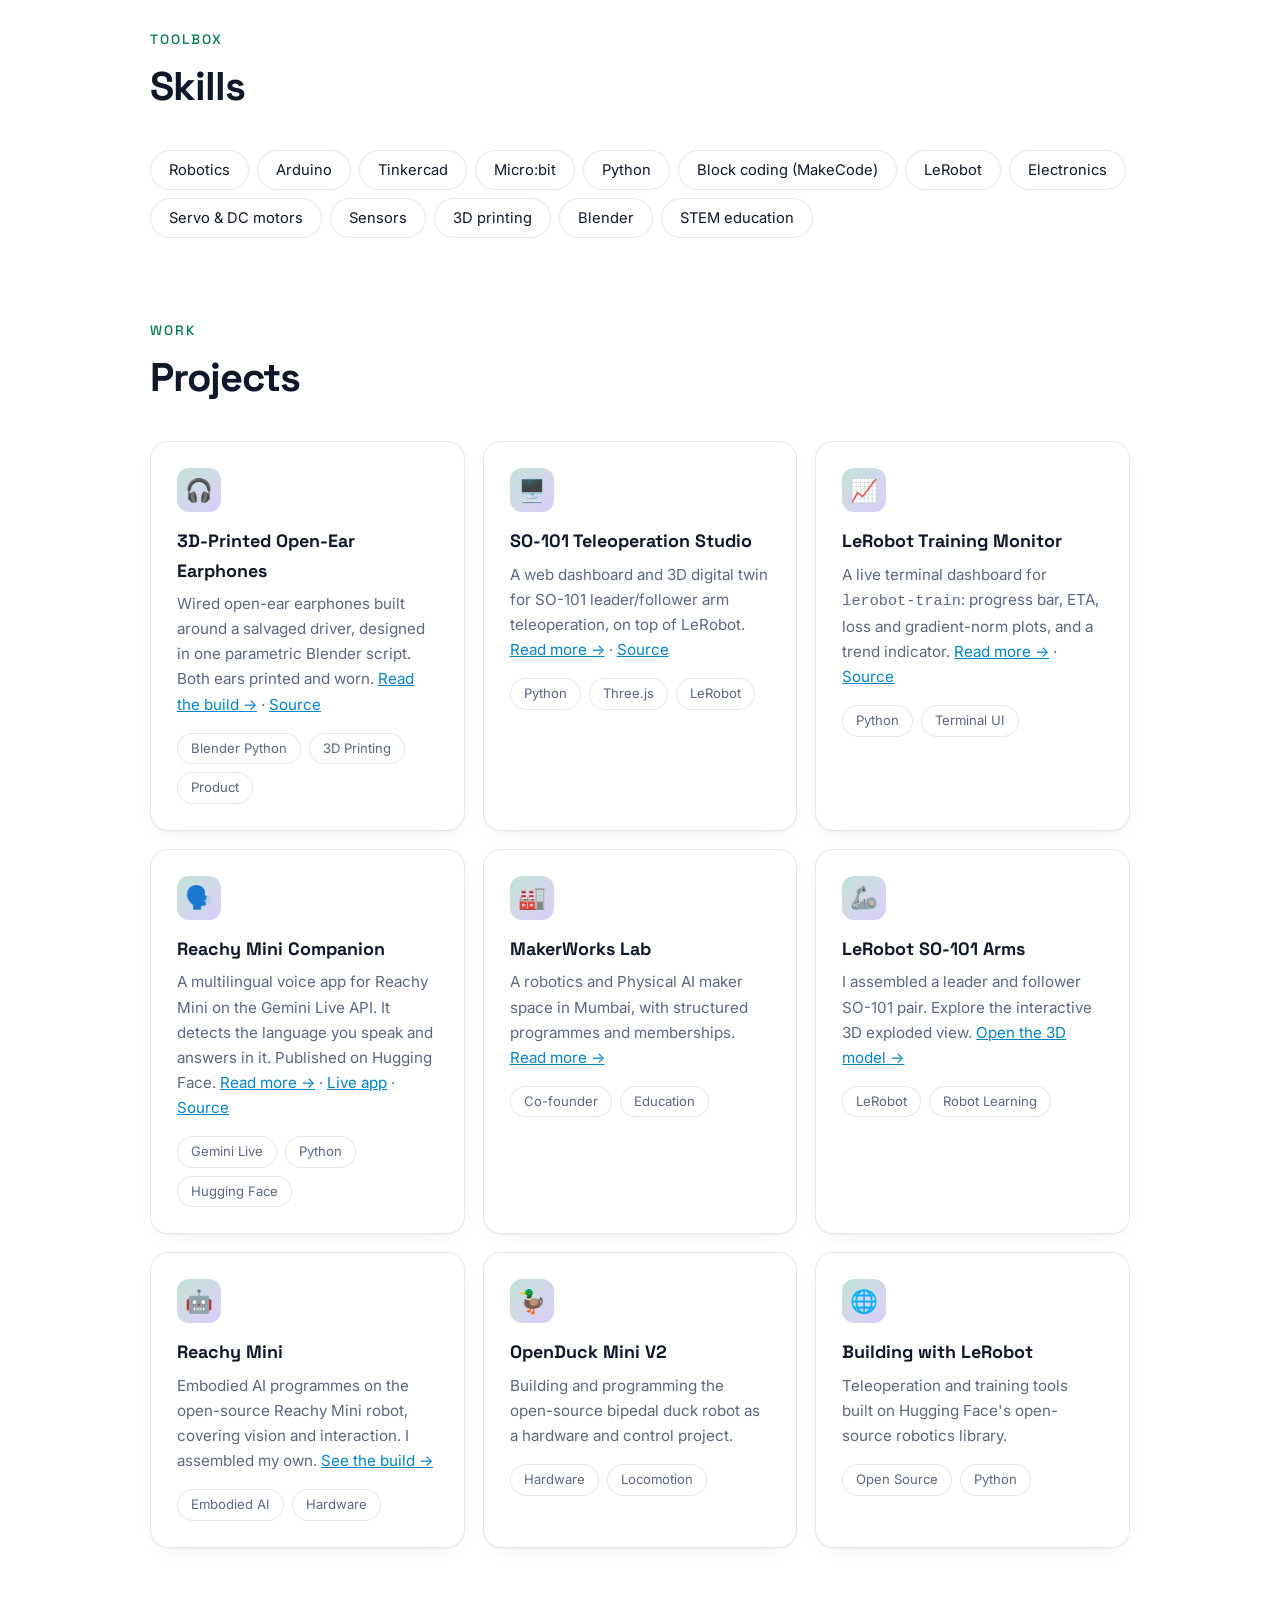
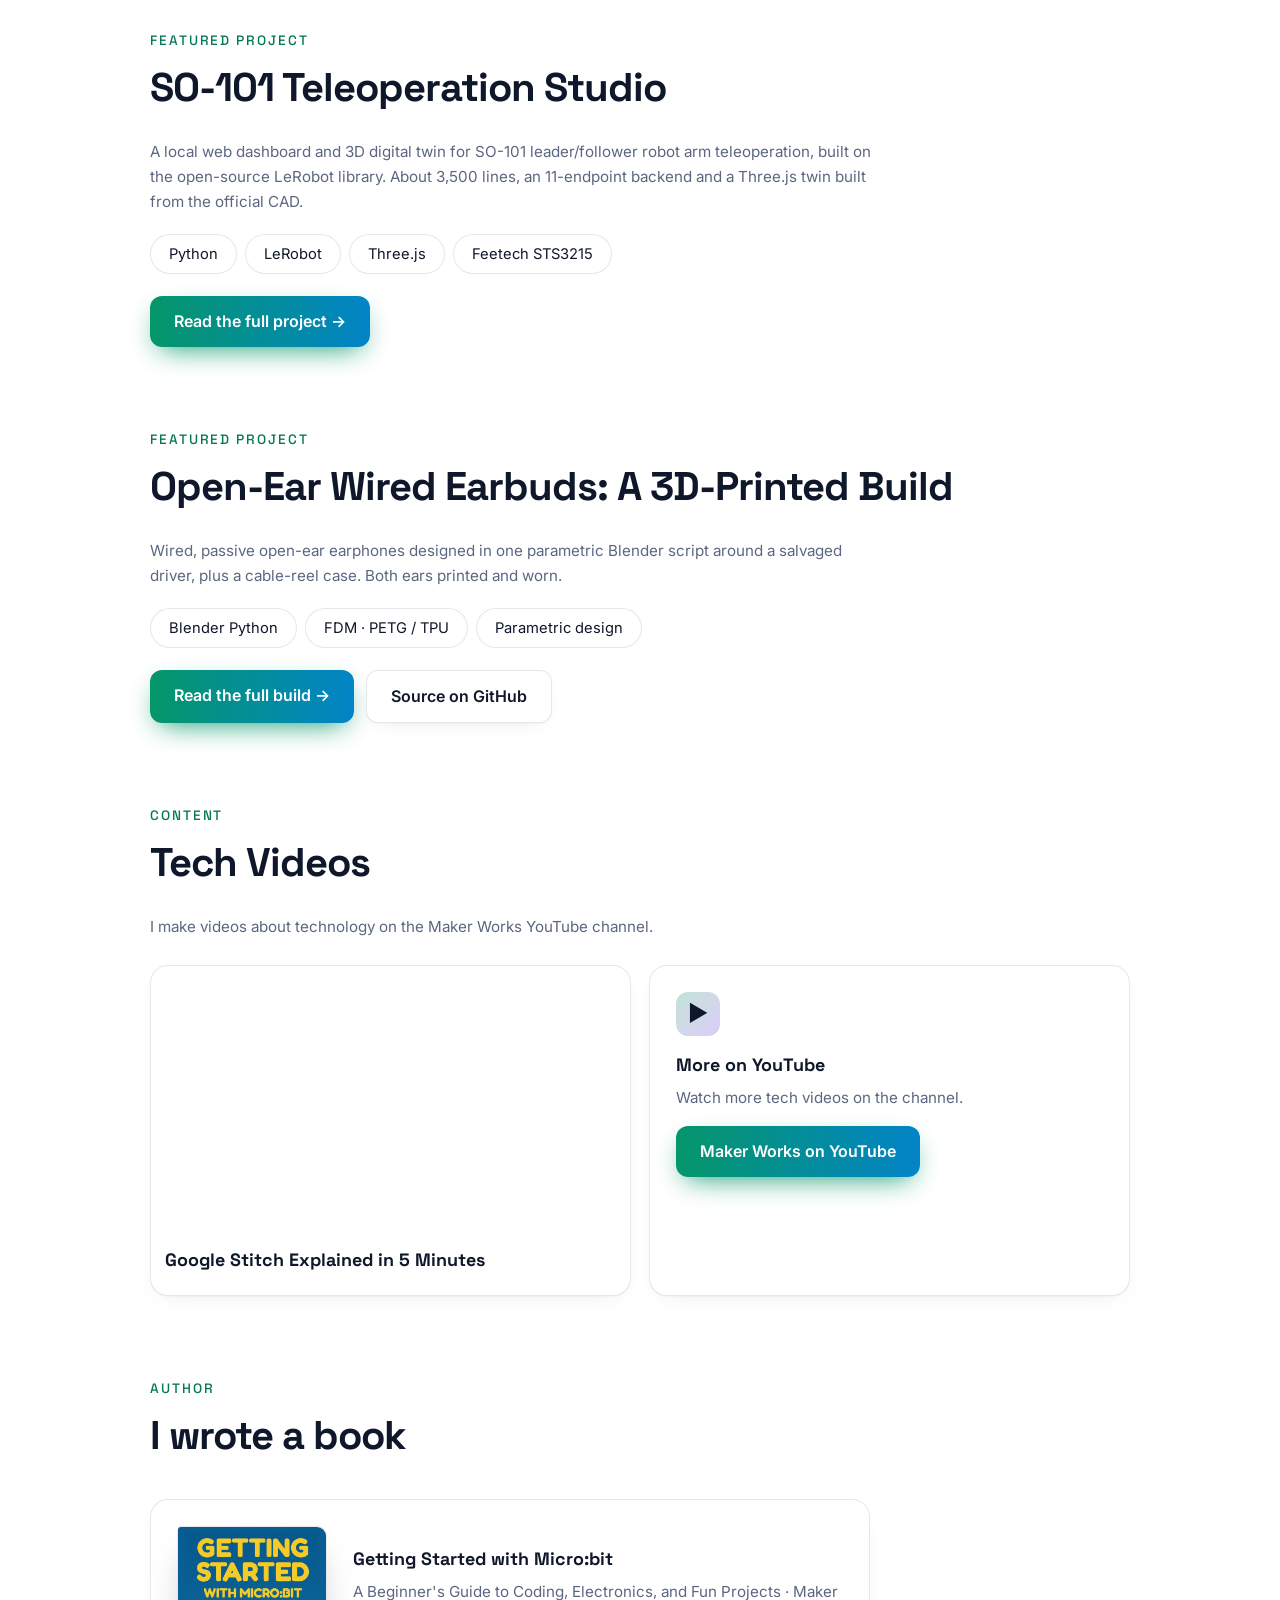
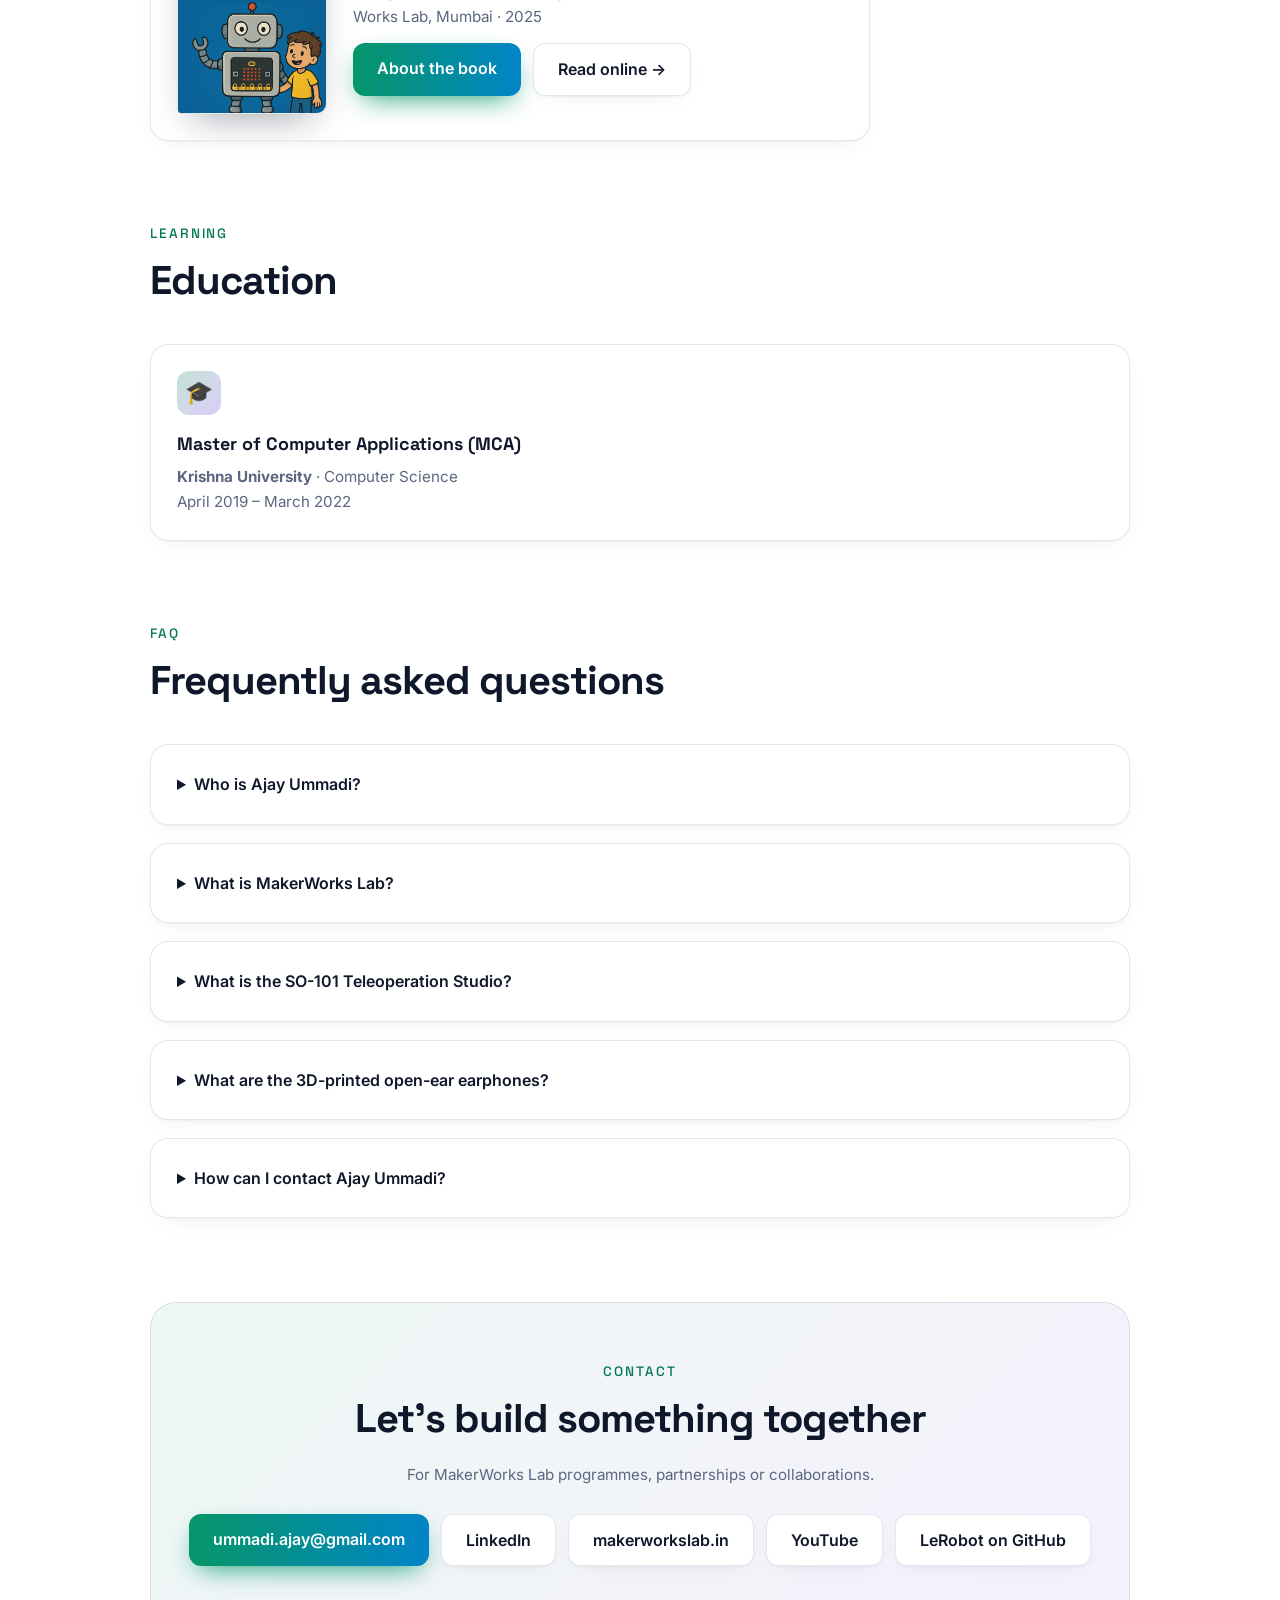
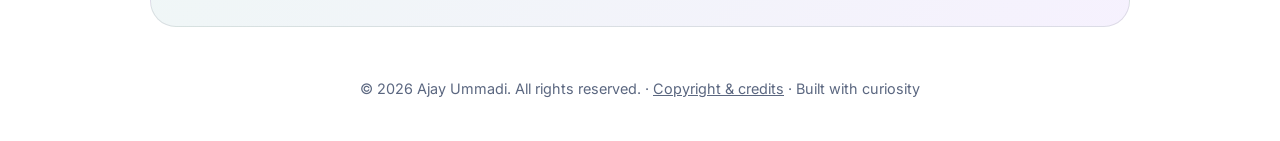
==== commit 39cfe553: "Link Reachy Mini Companion source on the Hugging Face Space Co-Authored-By: Claude Sonnet 5.5 <norep" ====
--- a/index.html
+++ b/index.html
@@ -288,7 +288,7 @@
 <div class="card rv"><div class="ico">🎧</div><h3>3D-Printed Open-Ear Earphones</h3><p>Wired open-ear earphones built around a salvaged driver, designed in one parametric Blender script. Both ears printed and worn. <a href="projects/open-ear-earbuds/" style="color:var(--b)">Read the build →</a> · <a href="https://github.com/ummadi-ajay/open-ear-earbuds" target="_blank" rel="noopener" style="color:var(--b)">Source</a></p><div class="chips"><span class="chip">Blender Python</span><span class="chip">3D Printing</span><span class="chip">Product</span></div></div>
 <div class="card rv"><div class="ico">🖥️</div><h3>SO-101 Teleoperation Studio</h3><p>A web dashboard and 3D digital twin for SO-101 leader/follower arm teleoperation, on top of LeRobot. <a href="projects/so-101-teleoperation-studio/" style="color:var(--b)">Read more →</a> · <a href="https://github.com/ummadi-ajay/lerobot/tree/dashboard-and-monitor/dashboard" target="_blank" rel="noopener" style="color:var(--b)">Source</a></p><div class="chips"><span class="chip">Python</span><span class="chip">Three.js</span><span class="chip">LeRobot</span></div></div>
 <div class="card rv"><div class="ico">📈</div><h3>LeRobot Training Monitor</h3><p>A live terminal dashboard for <code>lerobot-train</code>: progress bar, ETA, loss and gradient-norm plots, and a trend indicator. <a href="projects/lerobot-training-monitor/" style="color:var(--b)">Read more →</a> · <a href="https://github.com/ummadi-ajay/lerobot/blob/dashboard-and-monitor/train_monitor.py" target="_blank" rel="noopener" style="color:var(--b)">Source</a></p><div class="chips"><span class="chip">Python</span><span class="chip">Terminal UI</span></div></div>
-<div class="card rv"><div class="ico">🗣️</div><h3>Reachy Mini Companion</h3><p>A multilingual voice app for Reachy Mini on the Gemini Live API. It detects the language you speak and answers in it. Published on Hugging Face. <a href="projects/reachy-mini-companion/" style="color:var(--b)">Read more →</a> · <a href="https://huggingface.co/spaces/ummadiajay/reachy_mini_companion" target="_blank" rel="noopener" style="color:var(--b)">Live app</a></p><div class="chips"><span class="chip">Gemini Live</span><span class="chip">Python</span><span class="chip">Hugging Face</span></div></div>
+<div class="card rv"><div class="ico">🗣️</div><h3>Reachy Mini Companion</h3><p>A multilingual voice app for Reachy Mini on the Gemini Live API. It detects the language you speak and answers in it. Published on Hugging Face. <a href="projects/reachy-mini-companion/" style="color:var(--b)">Read more →</a> · <a href="https://huggingface.co/spaces/ummadiajay/reachy_mini_companion" target="_blank" rel="noopener" style="color:var(--b)">Live app</a> · <a href="https://huggingface.co/spaces/ummadiajay/reachy_mini_companion/tree/main" target="_blank" rel="noopener" style="color:var(--b)">Source</a></p><div class="chips"><span class="chip">Gemini Live</span><span class="chip">Python</span><span class="chip">Hugging Face</span></div></div>
 <div class="card rv"><div class="ico">🏭</div><h3>MakerWorks Lab</h3><p>A robotics and Physical AI maker space in Mumbai, with structured programmes and memberships. <a href="projects/makerworks-lab/" style="color:var(--b)">Read more →</a></p><div class="chips"><span class="chip">Co-founder</span><span class="chip">Education</span></div></div>
 <div class="card rv"><div class="ico">🦾</div><h3>LeRobot SO-101 Arms</h3><p>I assembled a leader and follower SO-101 pair. Explore the interactive 3D exploded view. <a href="projects/lerobot-so-101/" style="color:var(--b)">Open the 3D model →</a></p><div class="chips"><span class="chip">LeRobot</span><span class="chip">Robot Learning</span></div></div>
 <div class="card rv"><div class="ico">🤖</div><h3>Reachy Mini</h3><p>Embodied AI programmes on the open-source Reachy Mini robot, covering vision and interaction. I assembled my own. <a href="projects/reachy-mini/" style="color:var(--b)">See the build →</a></p><div class="chips"><span class="chip">Embodied AI</span><span class="chip">Hardware</span></div></div>
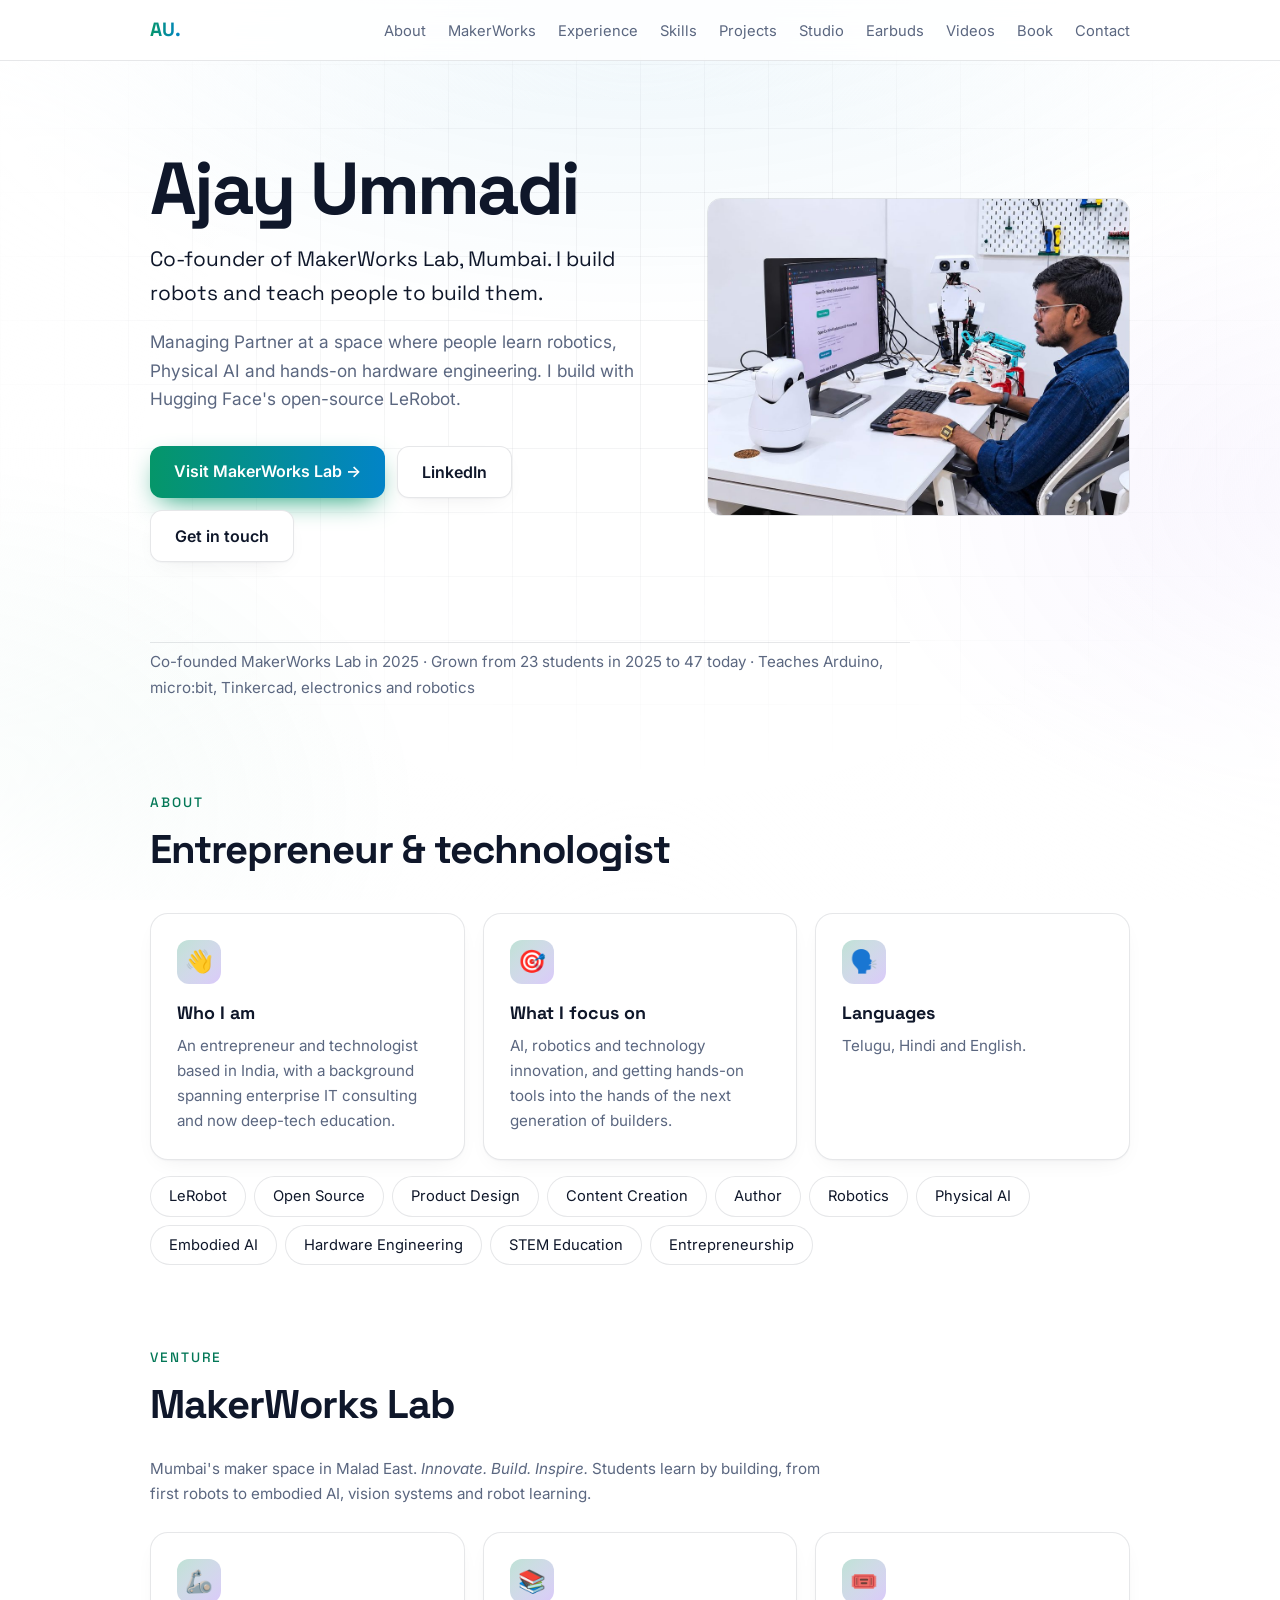
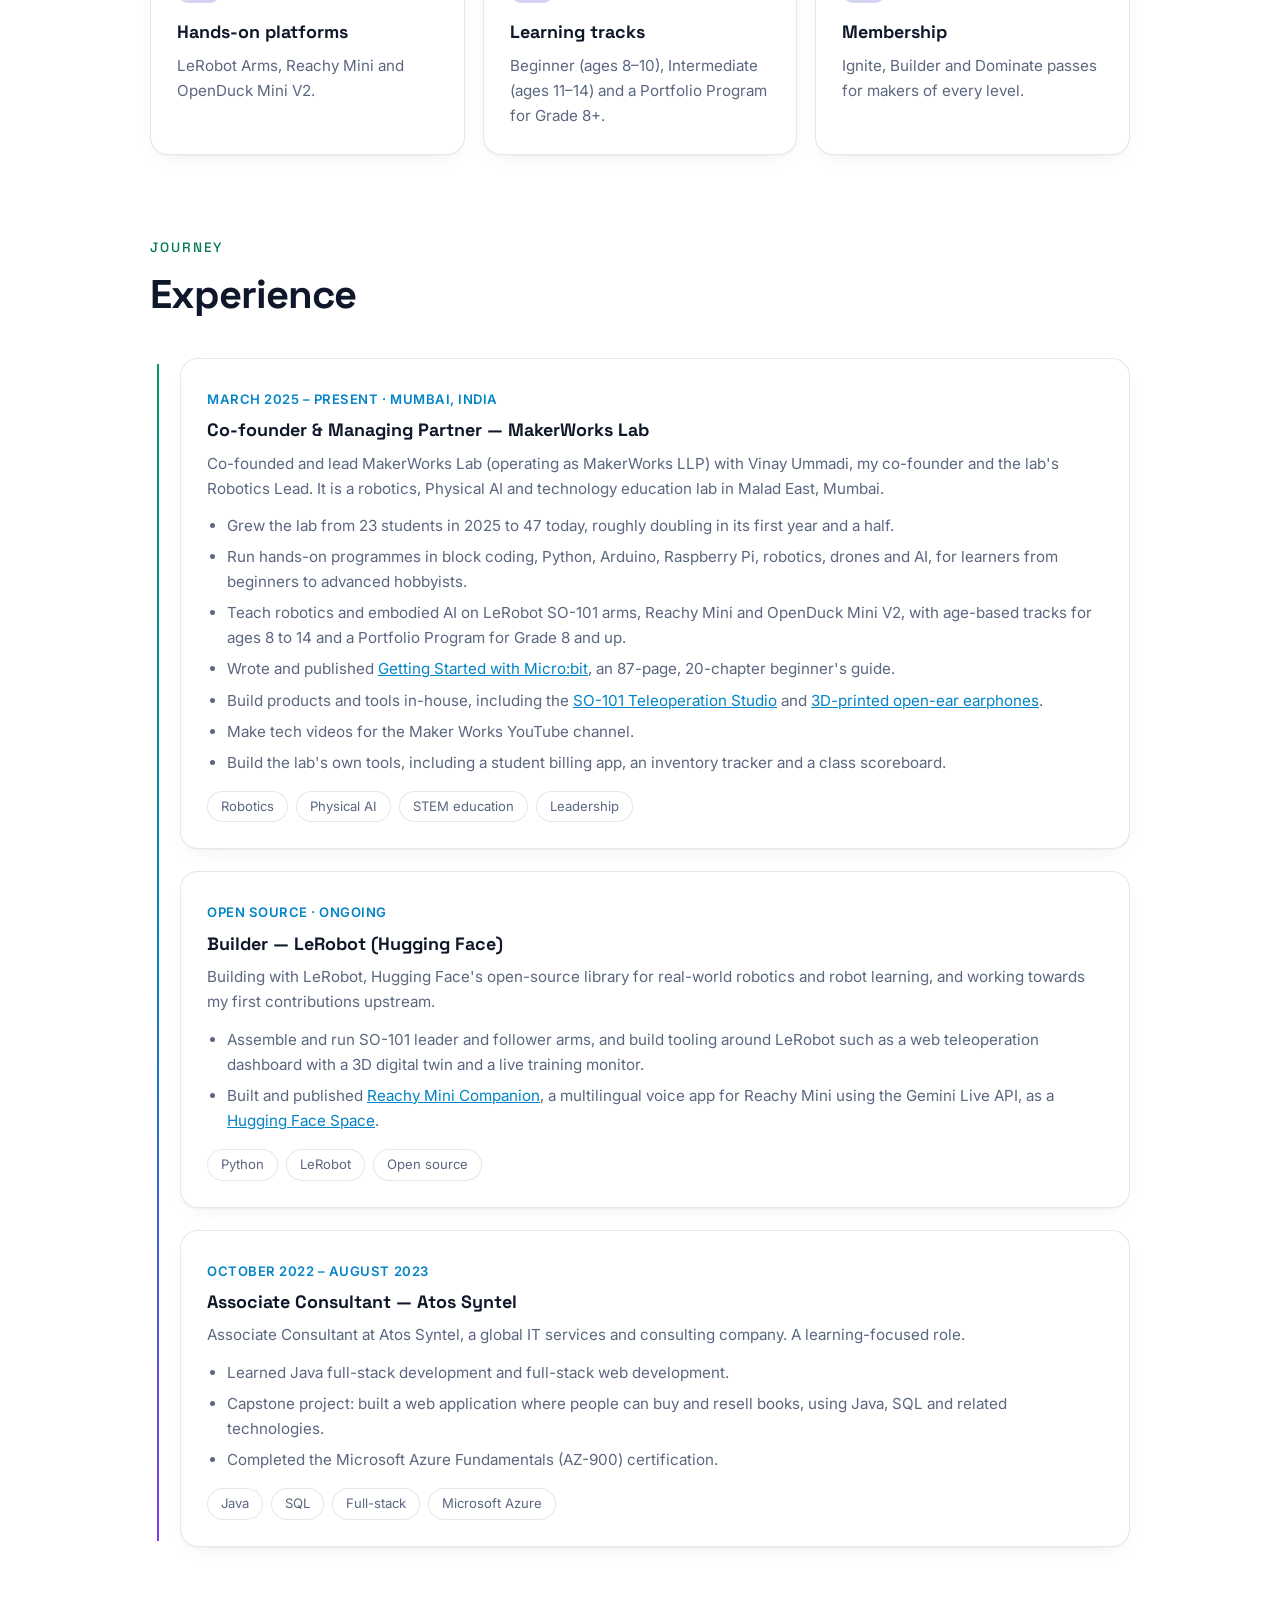
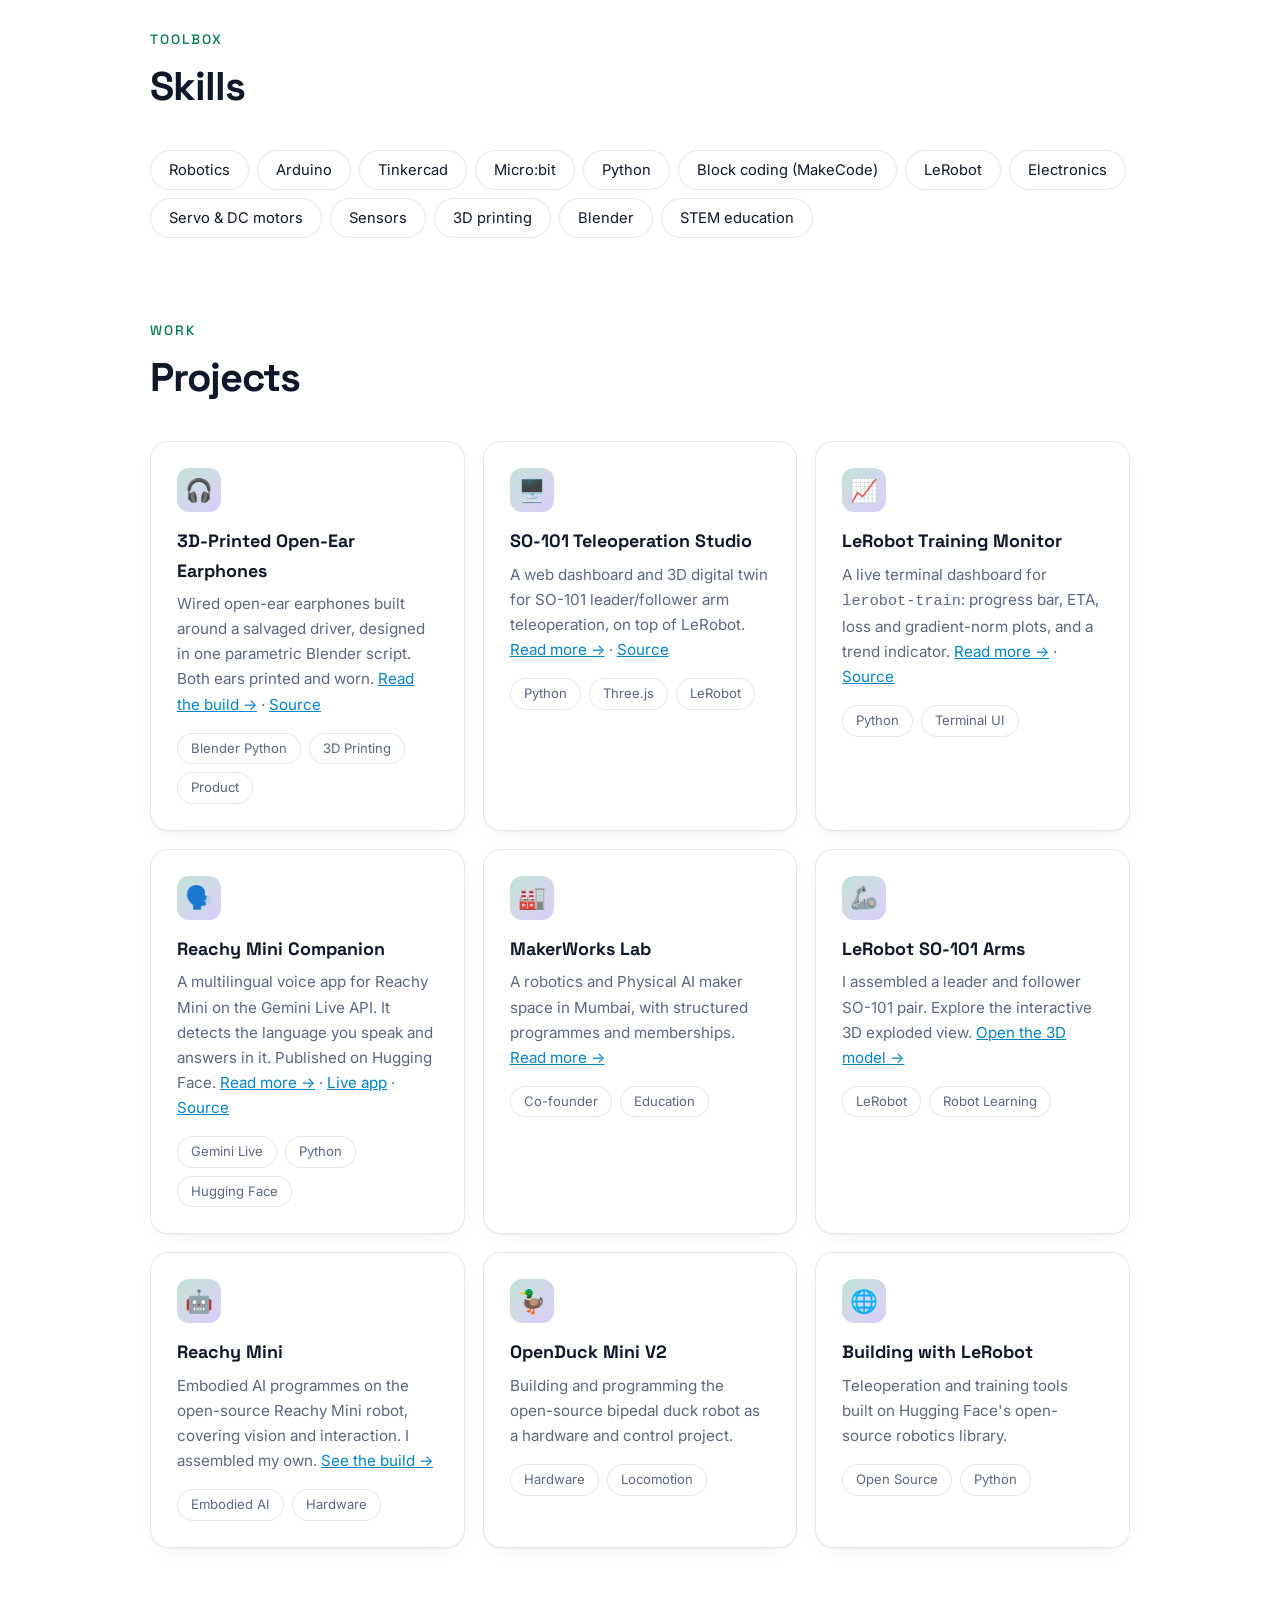
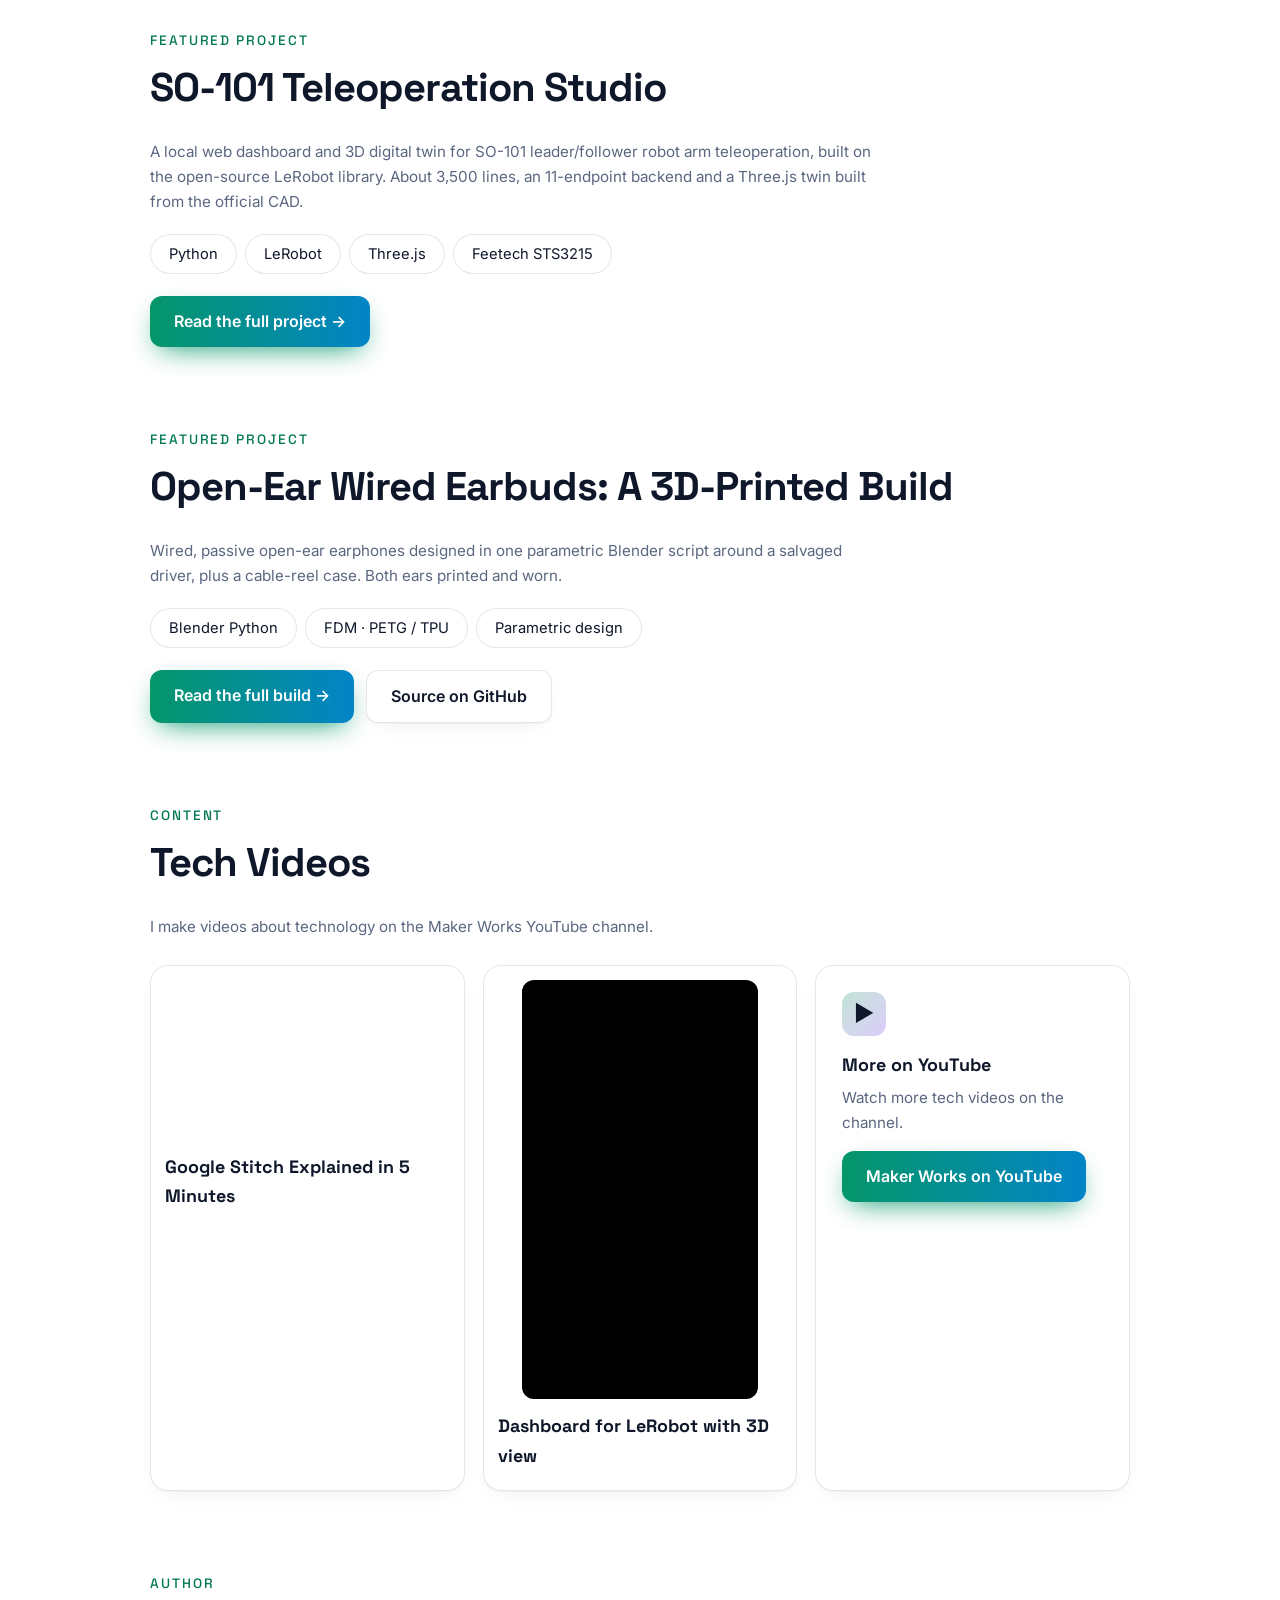
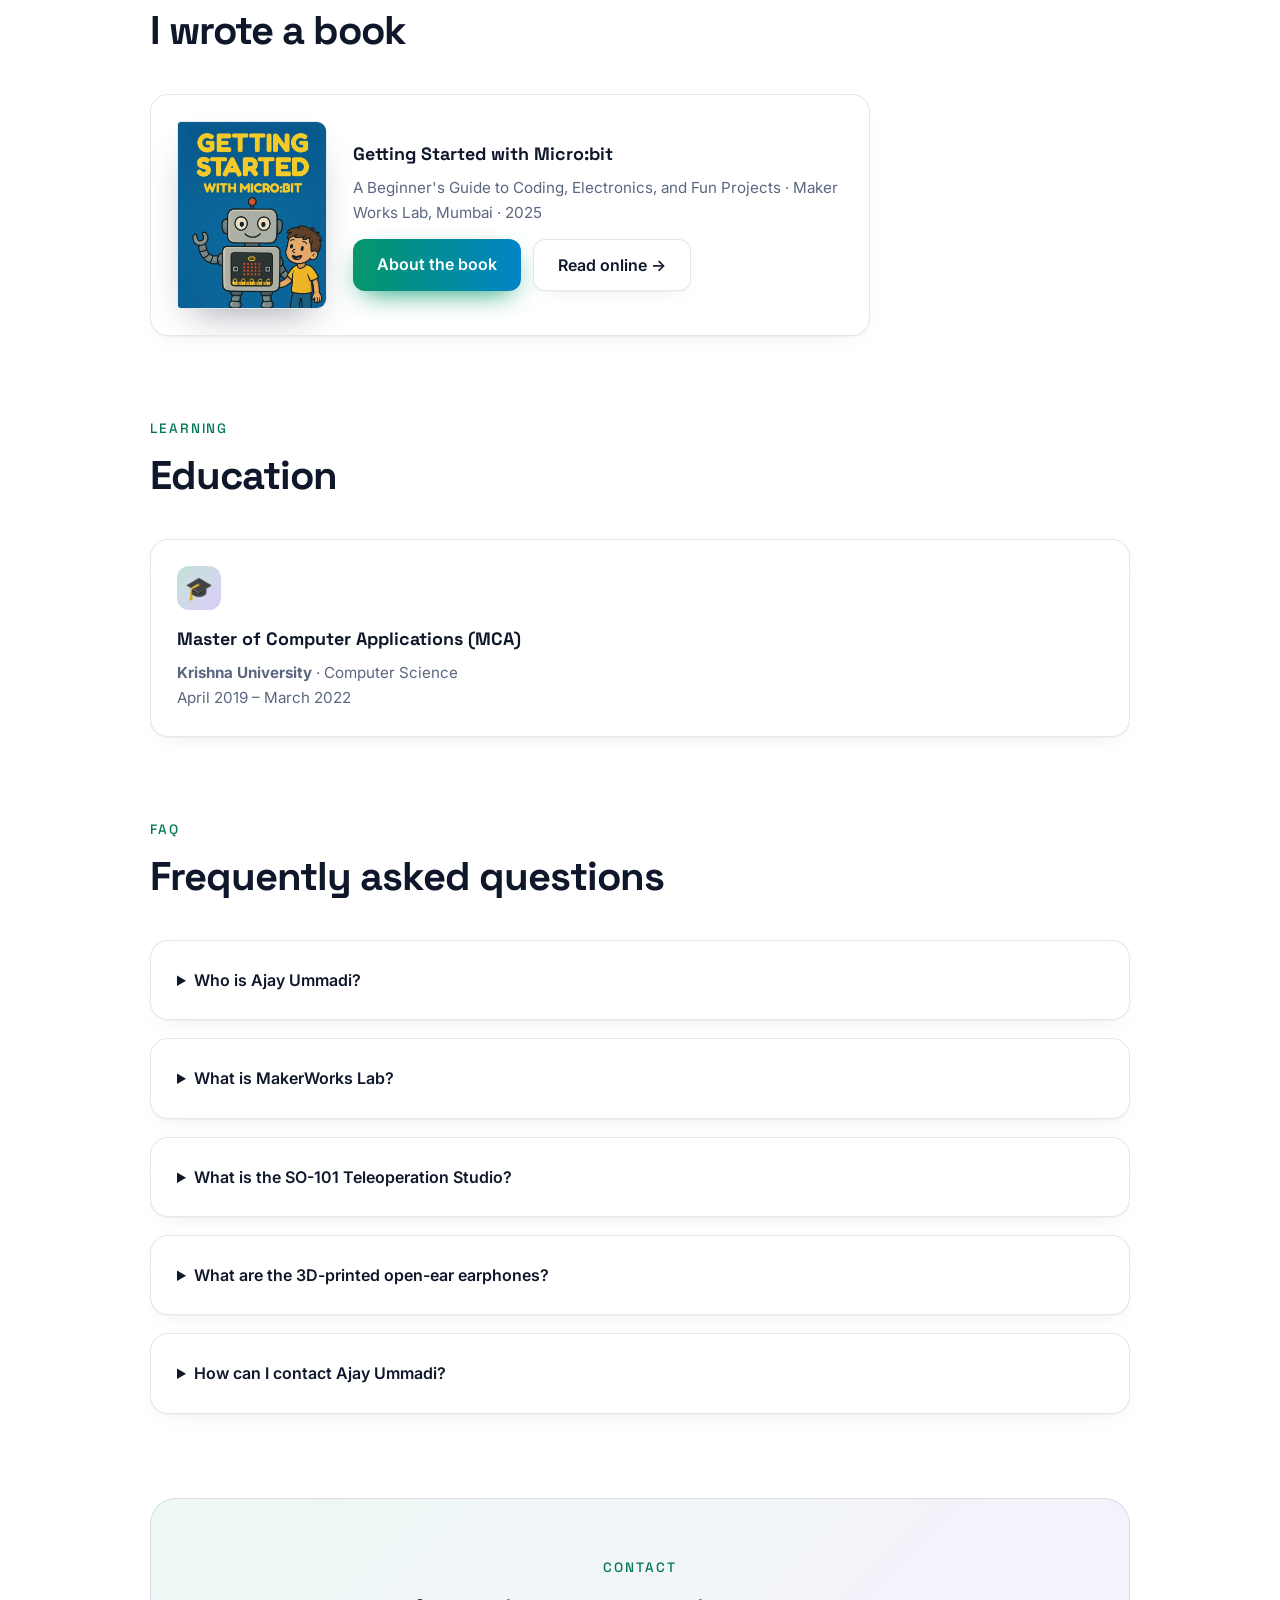
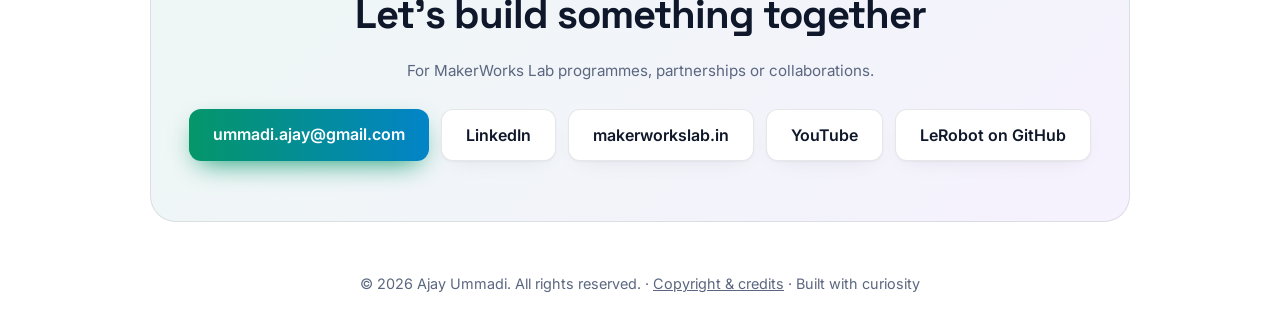
==== commit d1212d7a: "Add the LeRobot dashboard 3D view video to the home, Studio and SO-101 pages Co-Authored-By: Claude " ====
--- a/index.html
+++ b/index.html
@@ -316,6 +316,7 @@
 <p class="muted rv" style="max-width:680px;margin:-12px 0 26px">I make videos about technology on the Maker Works YouTube channel.</p>
 <div class="grid">
 <div class="card rv" style="padding:14px"><div style="aspect-ratio:16/9;border-radius:12px;overflow:hidden;margin-bottom:12px"><iframe src="https://www.youtube-nocookie.com/embed/01YPZyG9Aco" title="Google Stitch Explained in 5 Minutes" loading="lazy" allowfullscreen style="width:100%;height:100%;border:0"></iframe></div><h3>Google Stitch Explained in 5 Minutes</h3></div>
+<div class="card rv" style="padding:14px"><div style="aspect-ratio:9/16;width:min(100%,236px);margin:0 auto 12px;border-radius:12px;overflow:hidden;background:#000"><iframe src="https://www.youtube-nocookie.com/embed/yXxpQG3BfBI" title="Dashboard for LeRobot with 3D view" loading="lazy" allowfullscreen style="width:100%;height:100%;border:0"></iframe></div><h3>Dashboard for LeRobot with 3D view</h3></div>
 <div class="card rv"><div class="ico">▶️</div><h3>More on YouTube</h3><p>Watch more tech videos on the channel.</p><div class="btns" style="margin-top:16px"><a class="btn primary" href="https://www.youtube.com/@MakerWorkslab" target="_blank" rel="noopener">Maker Works on YouTube</a></div></div>
 </div>
 </div></section>
